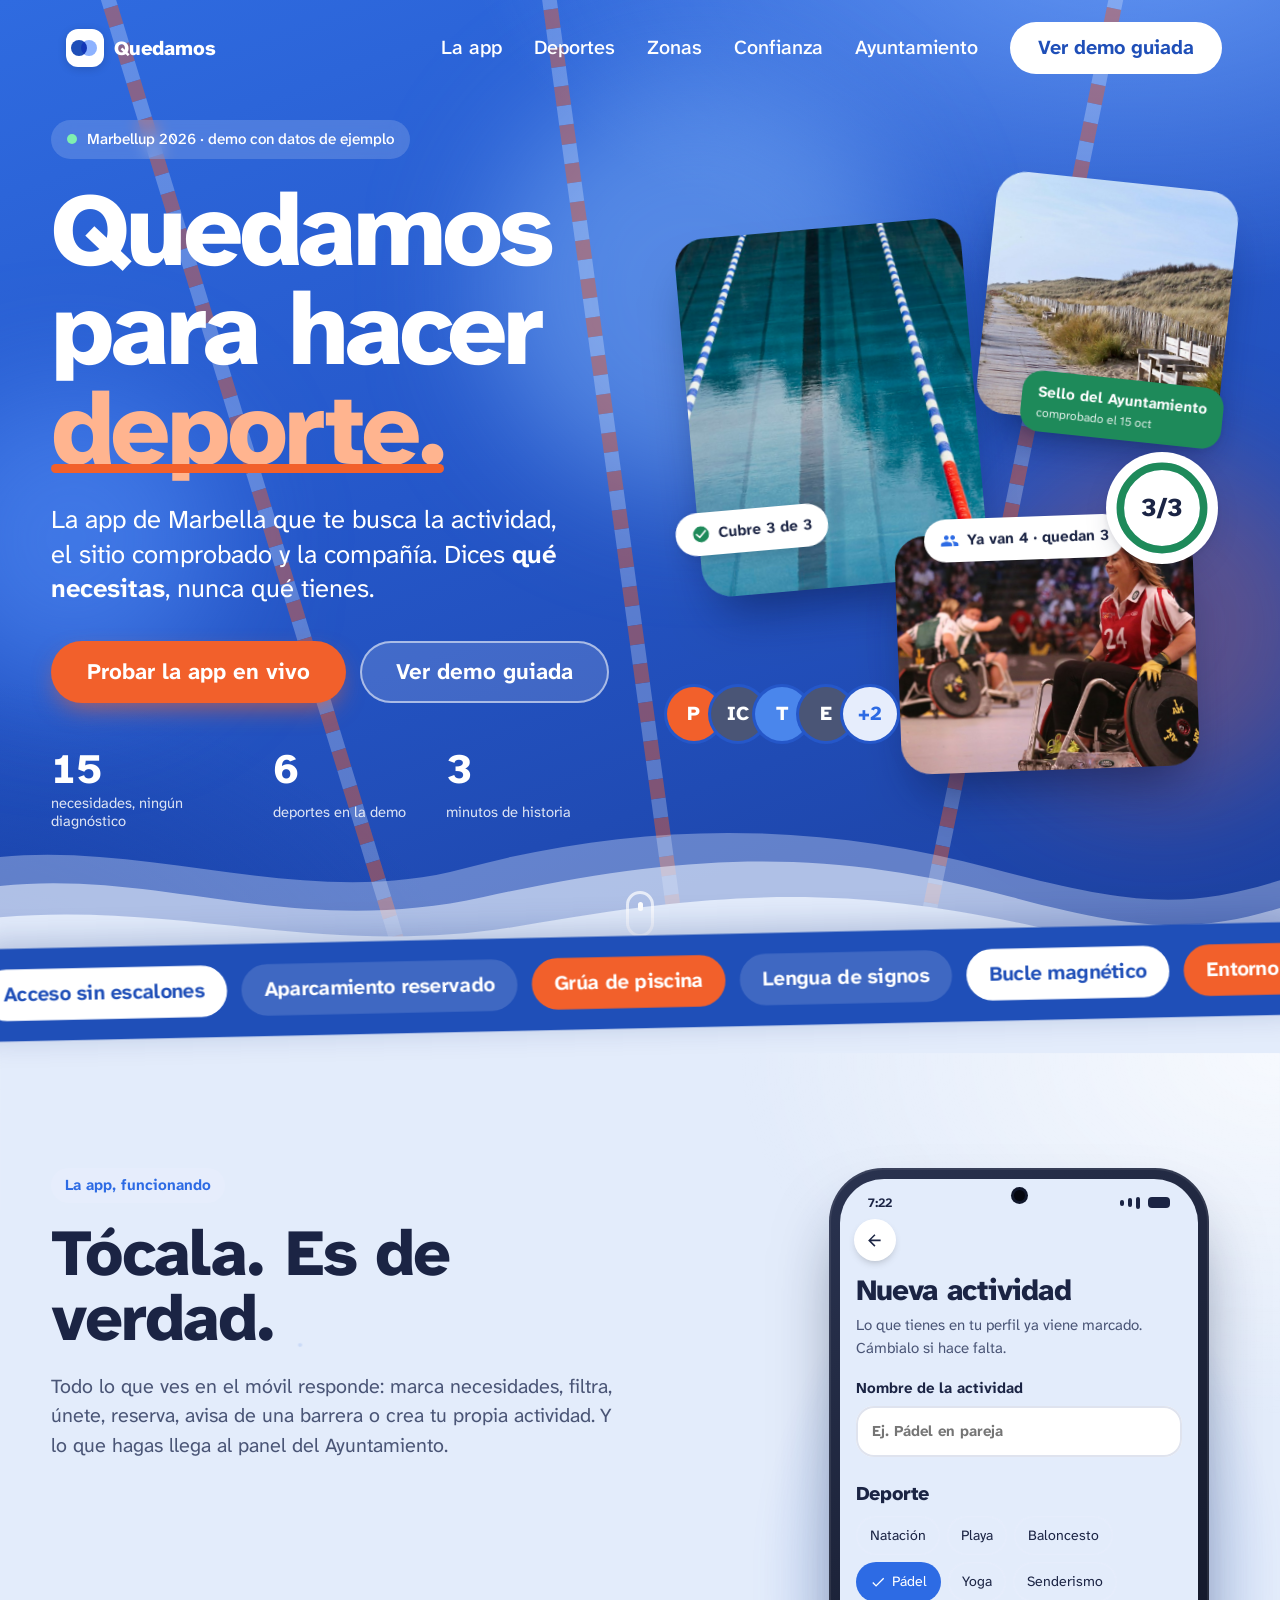
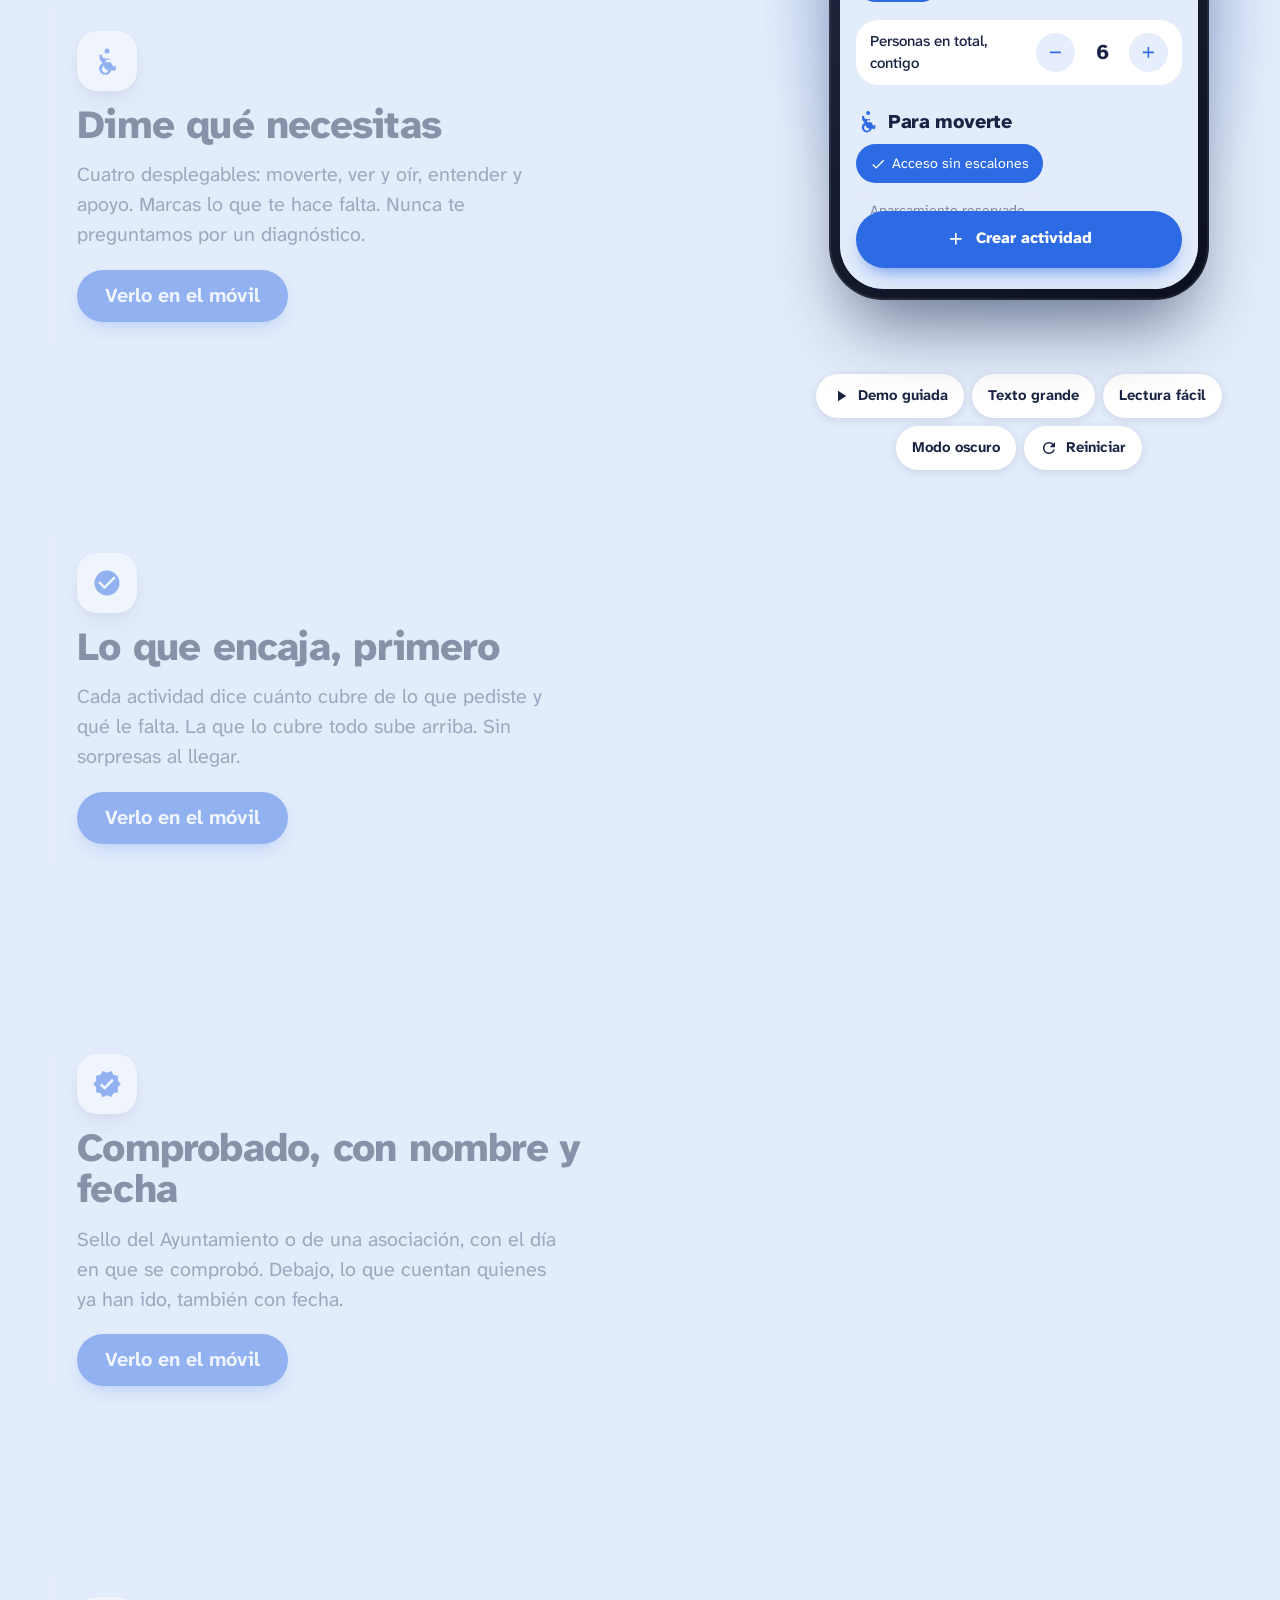
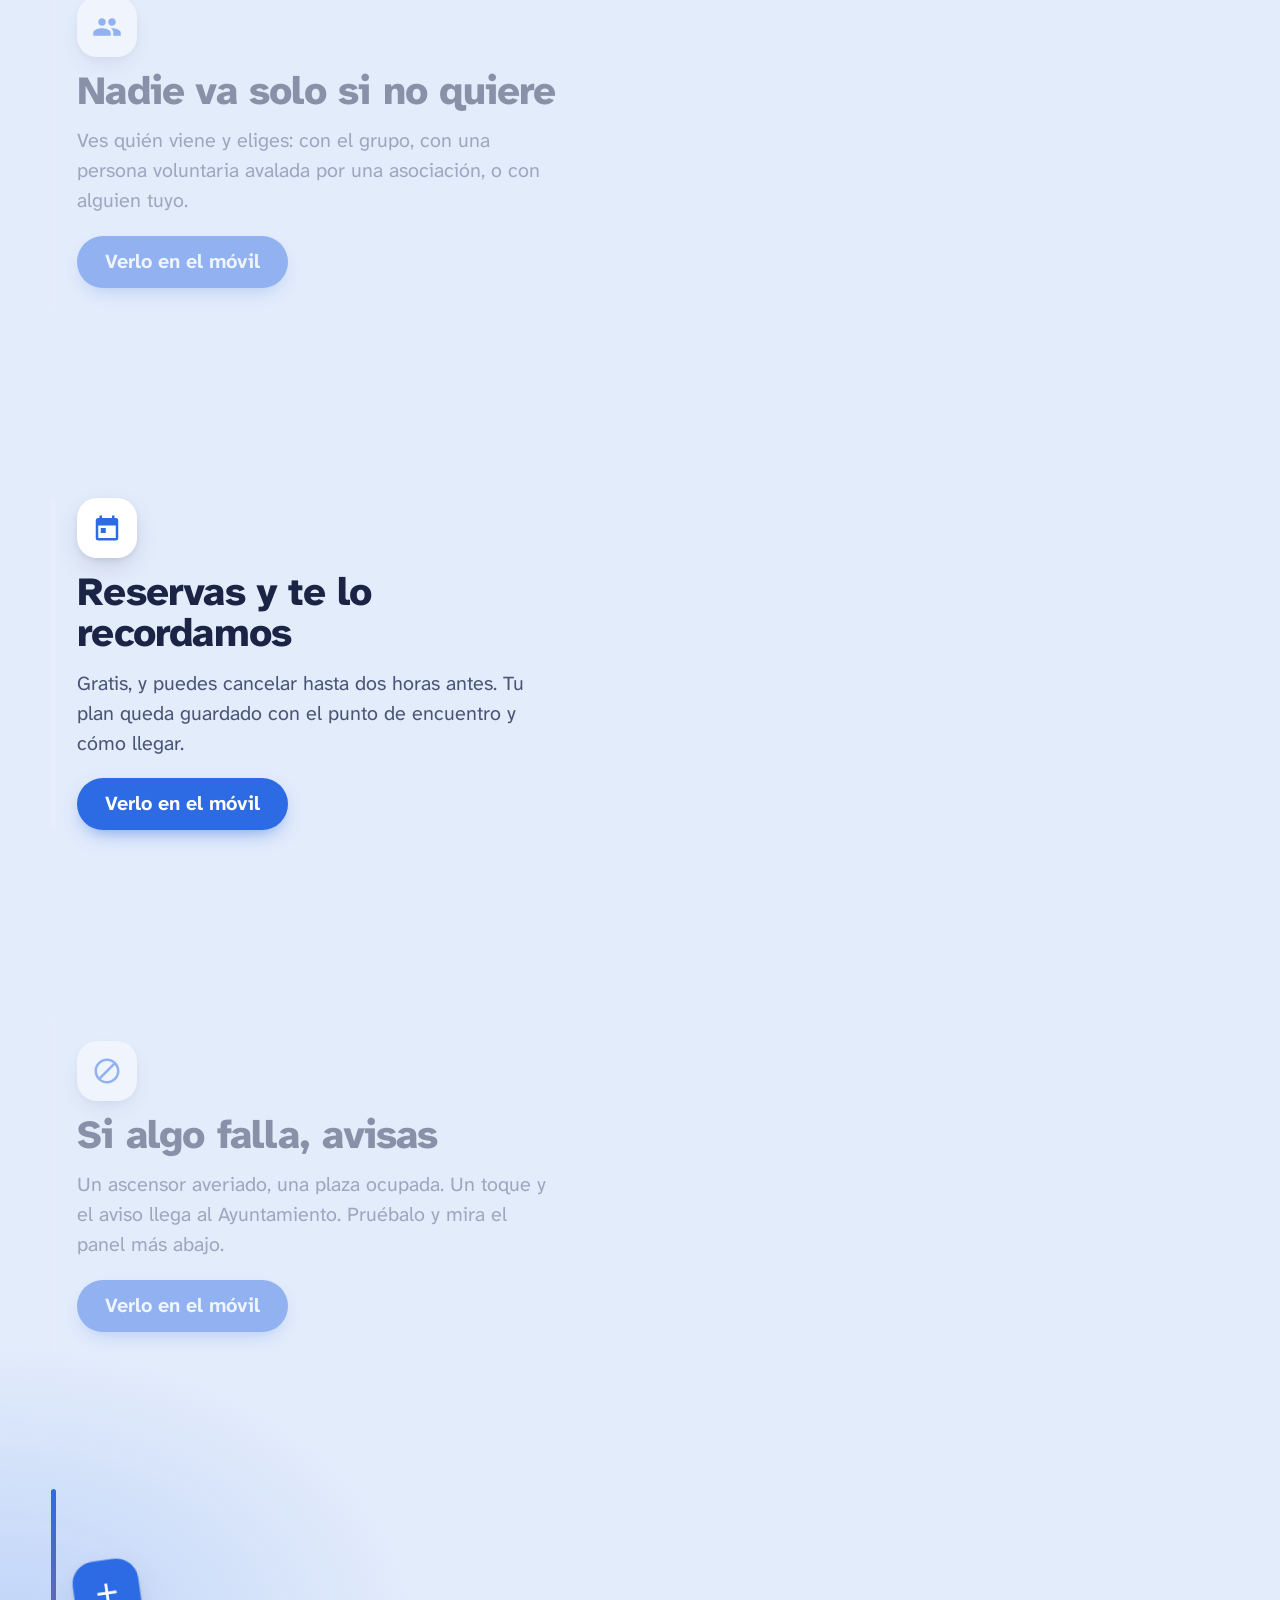
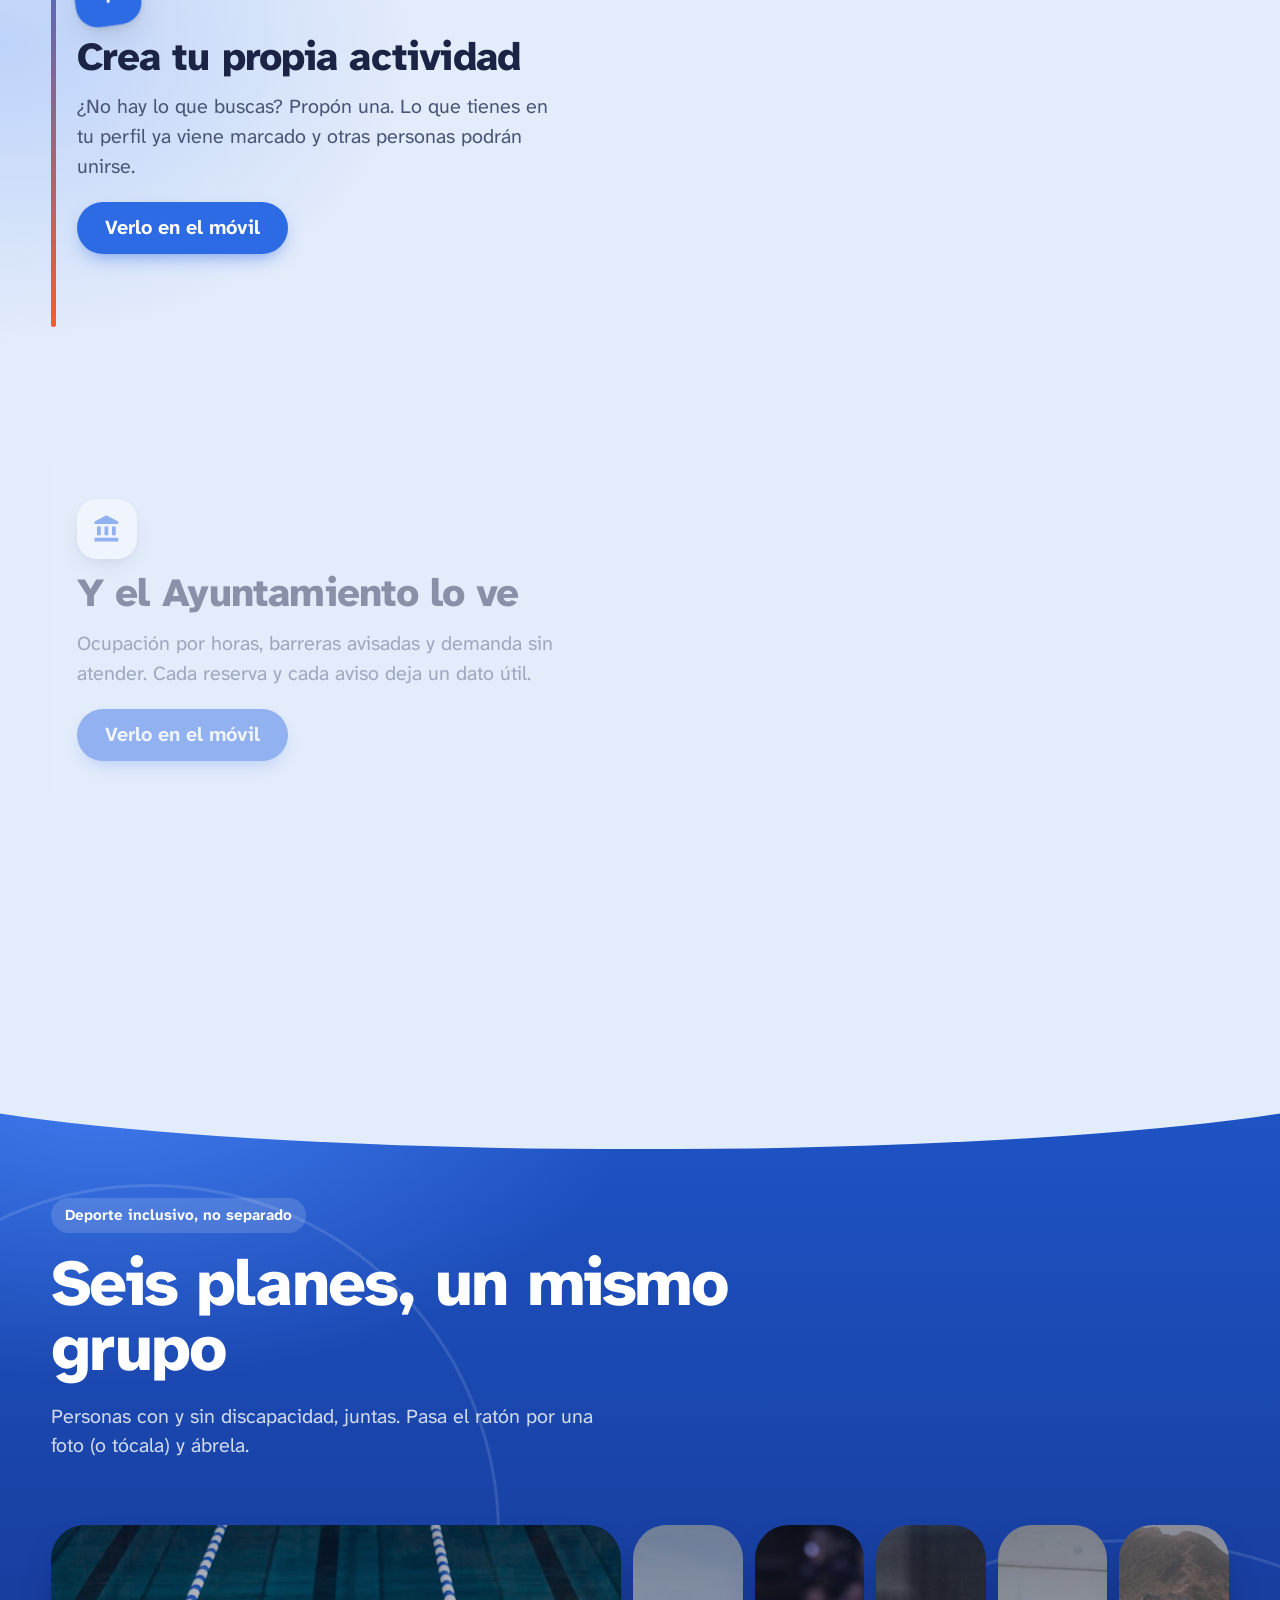
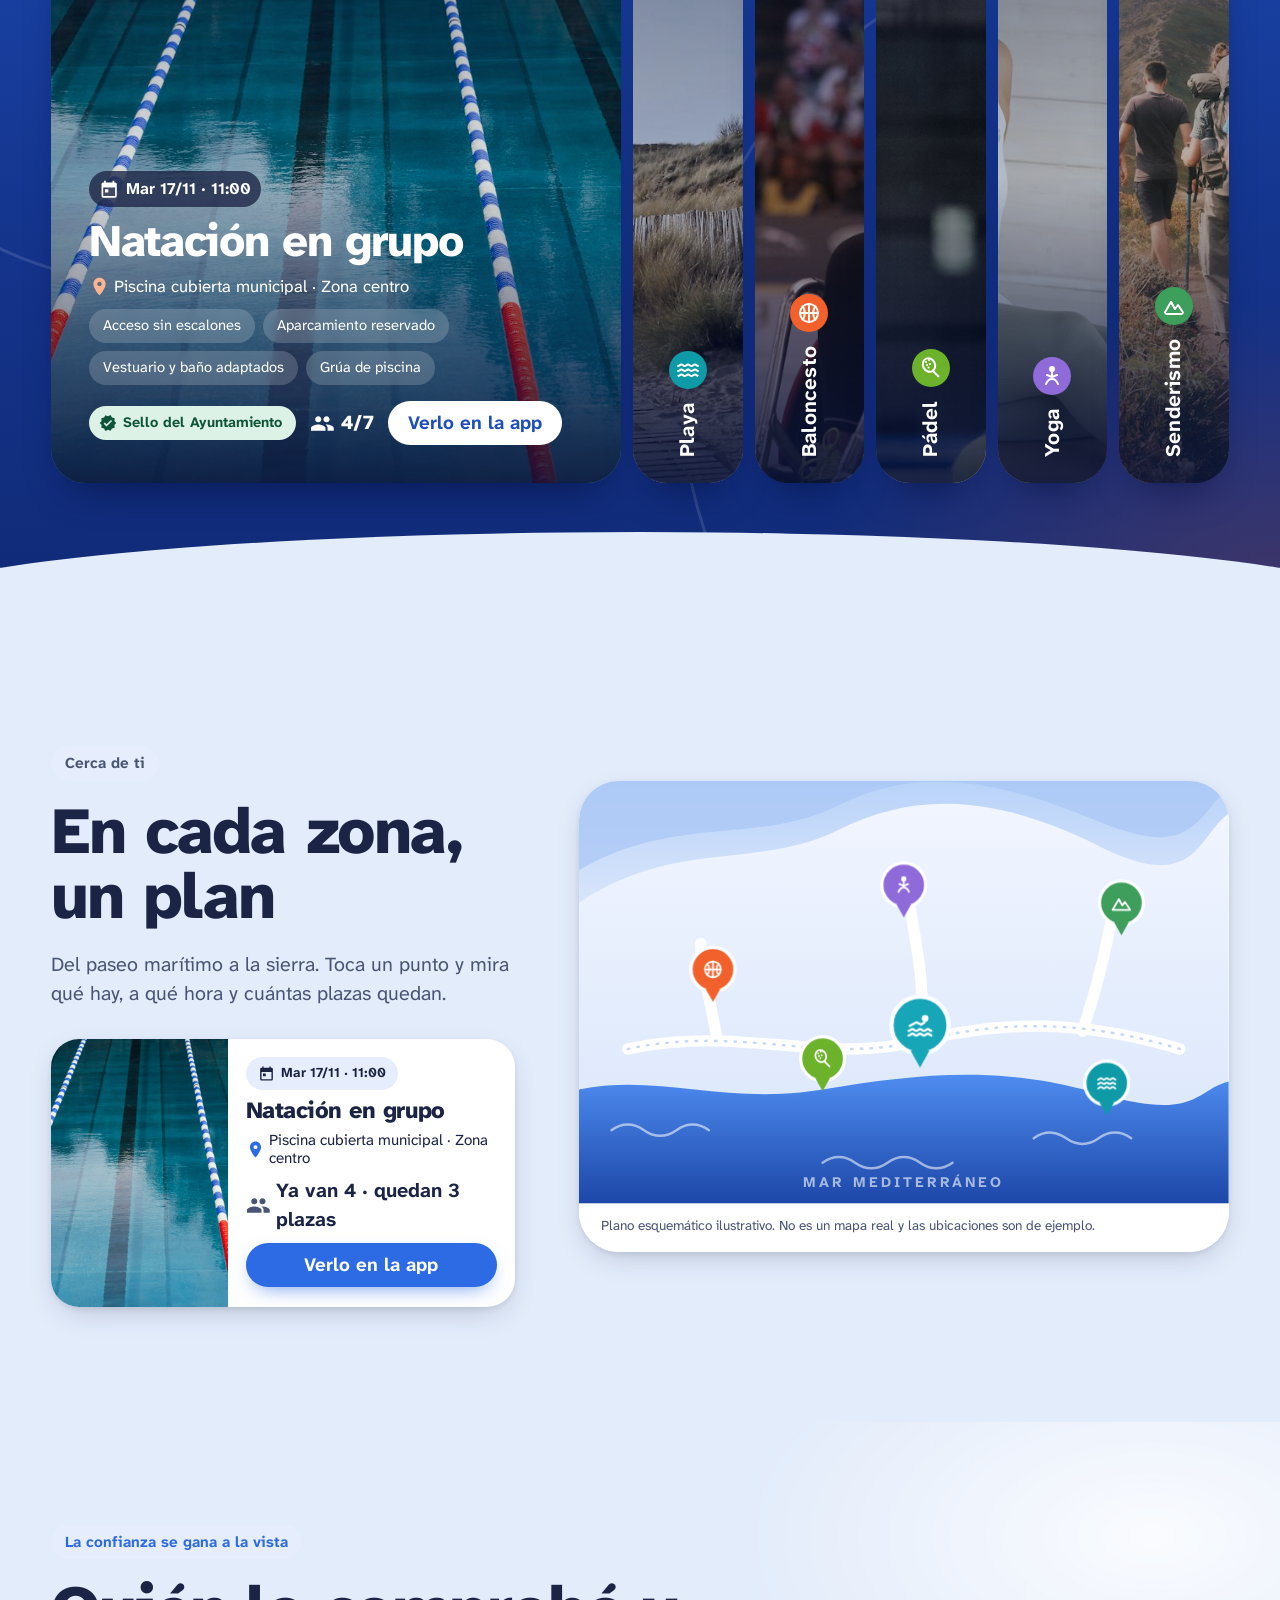
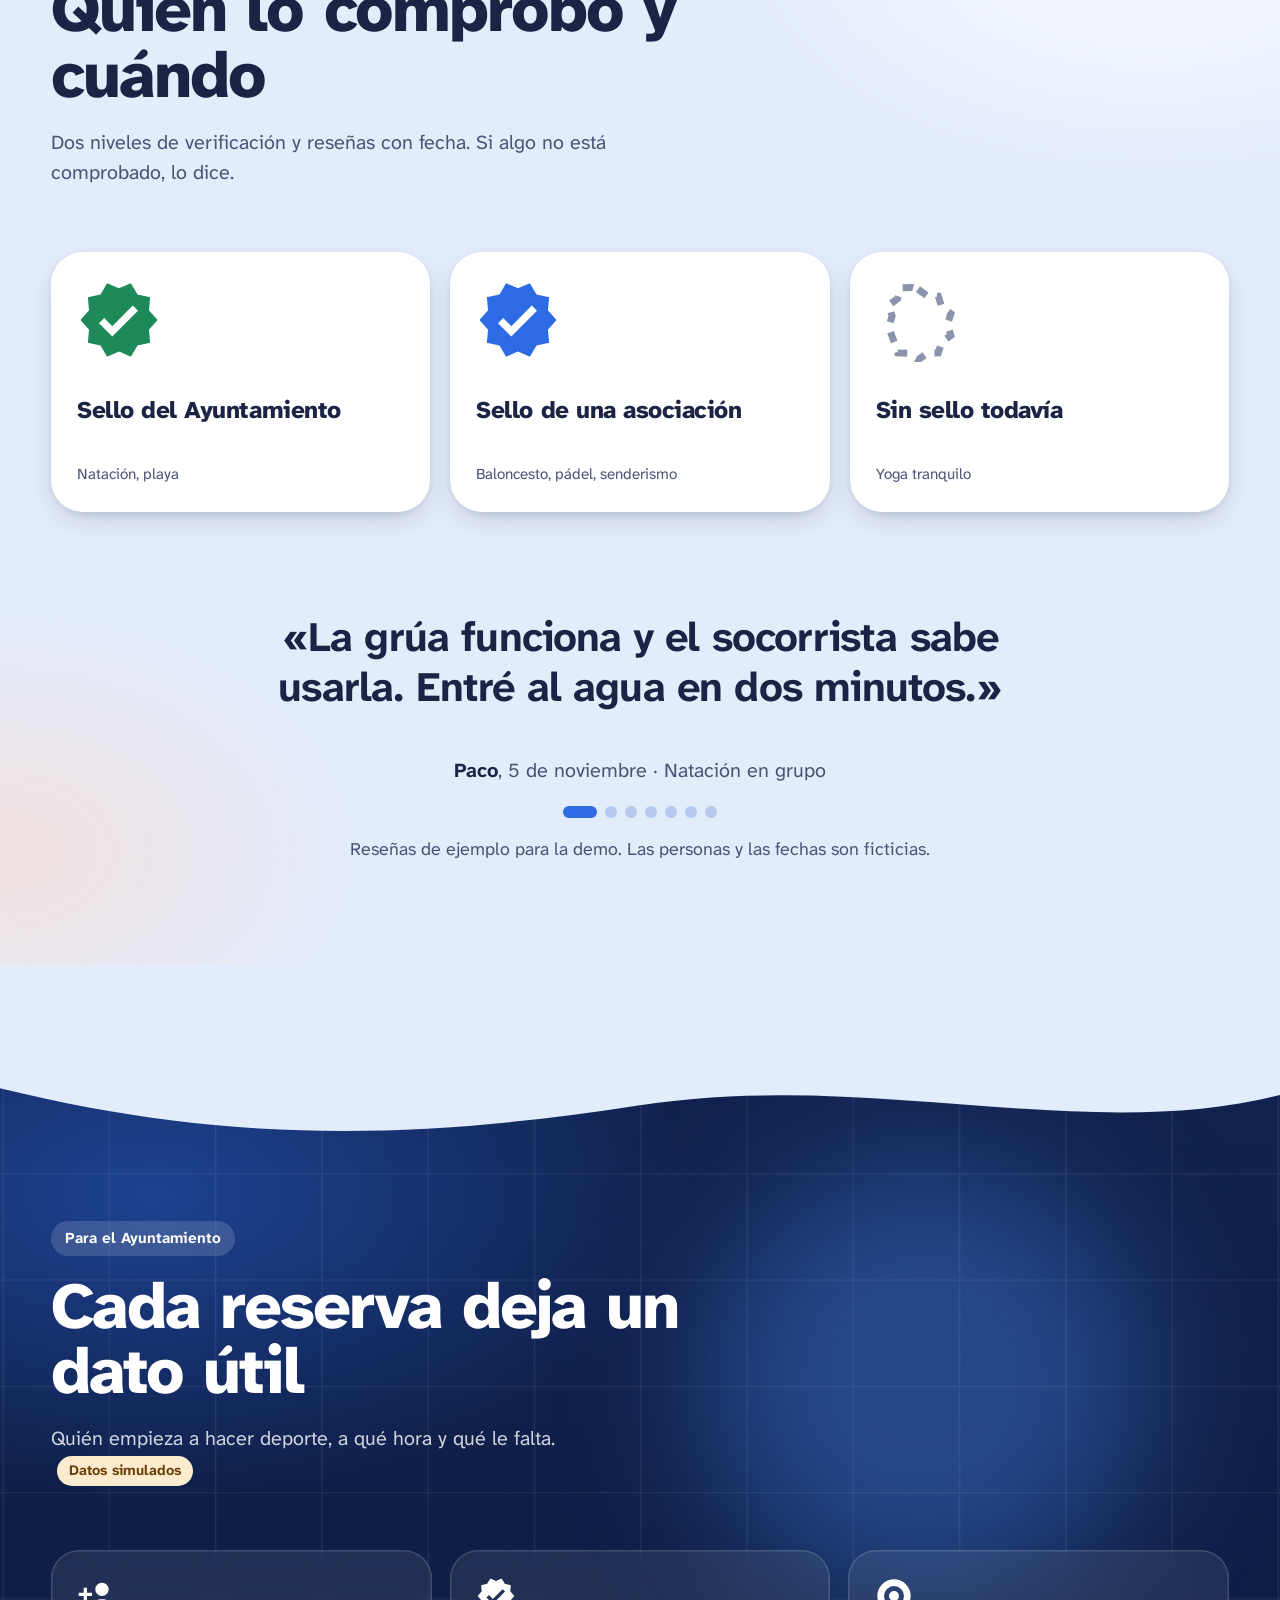
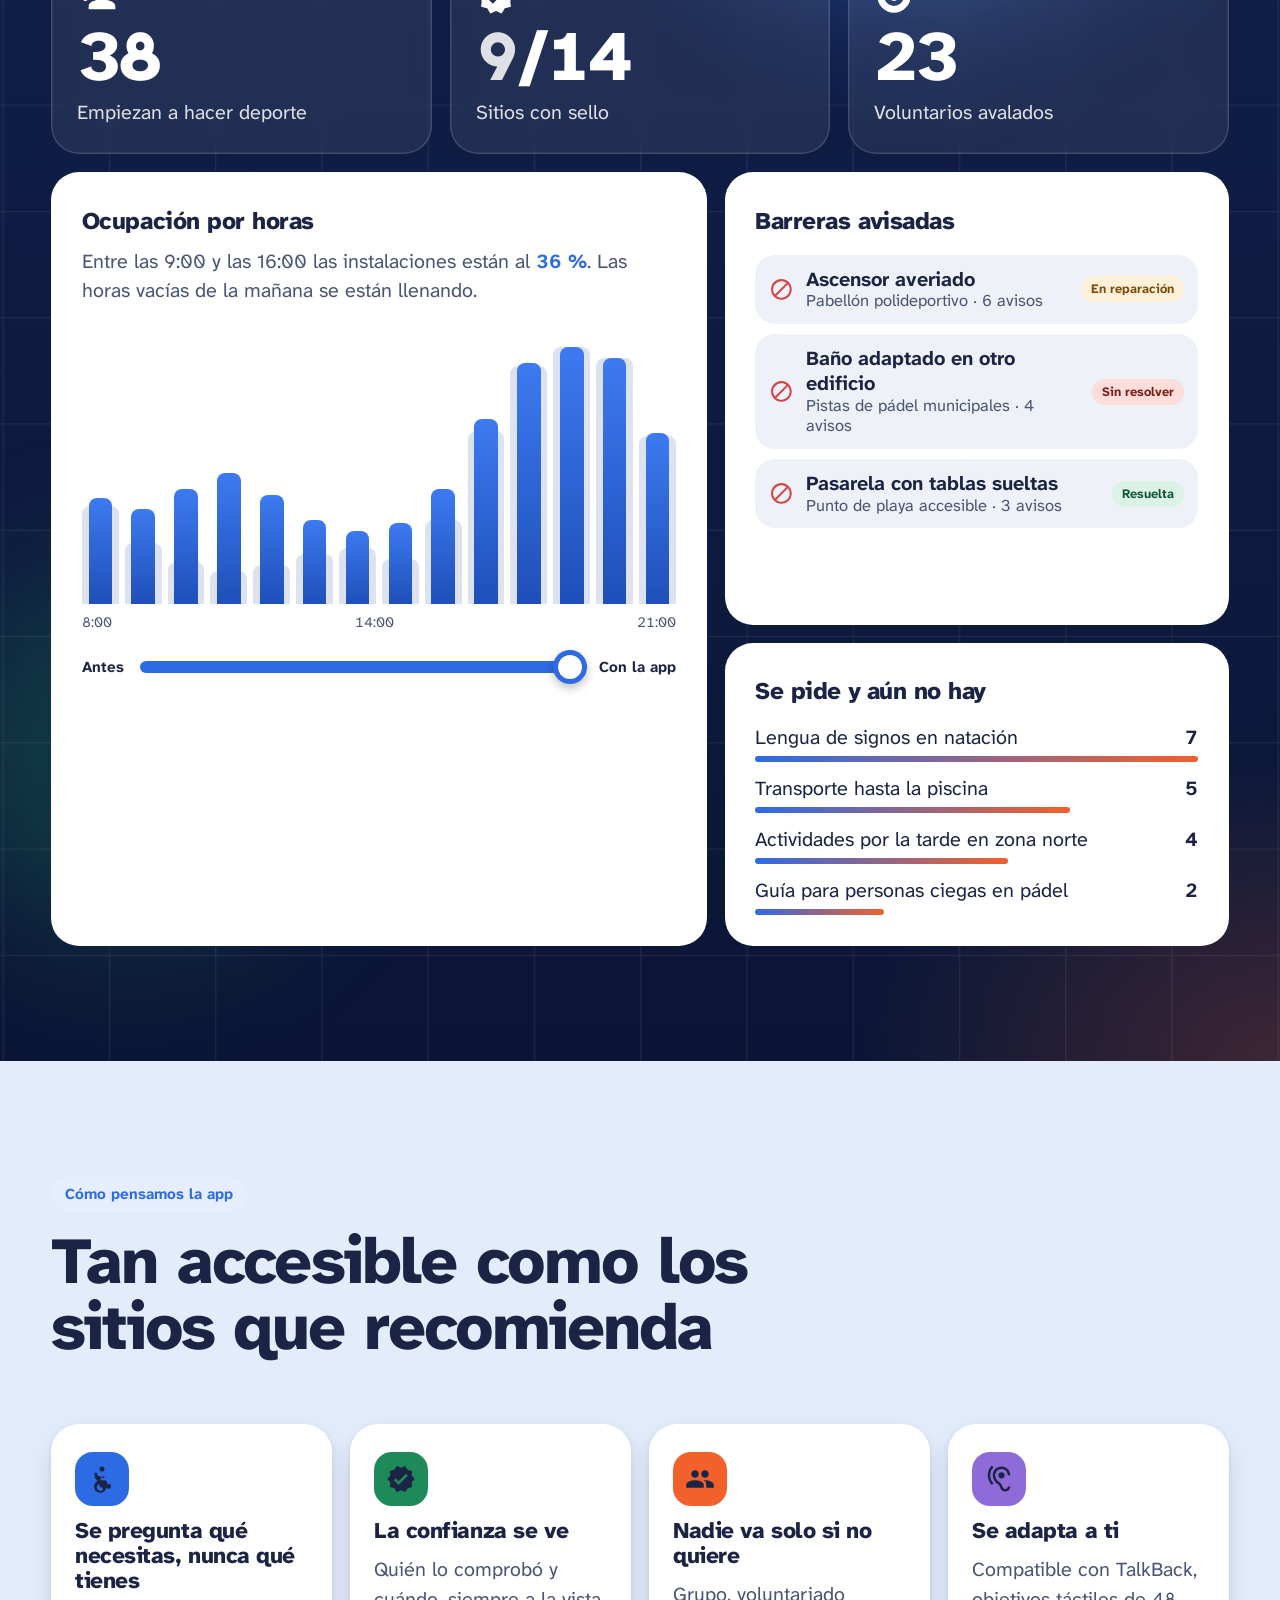
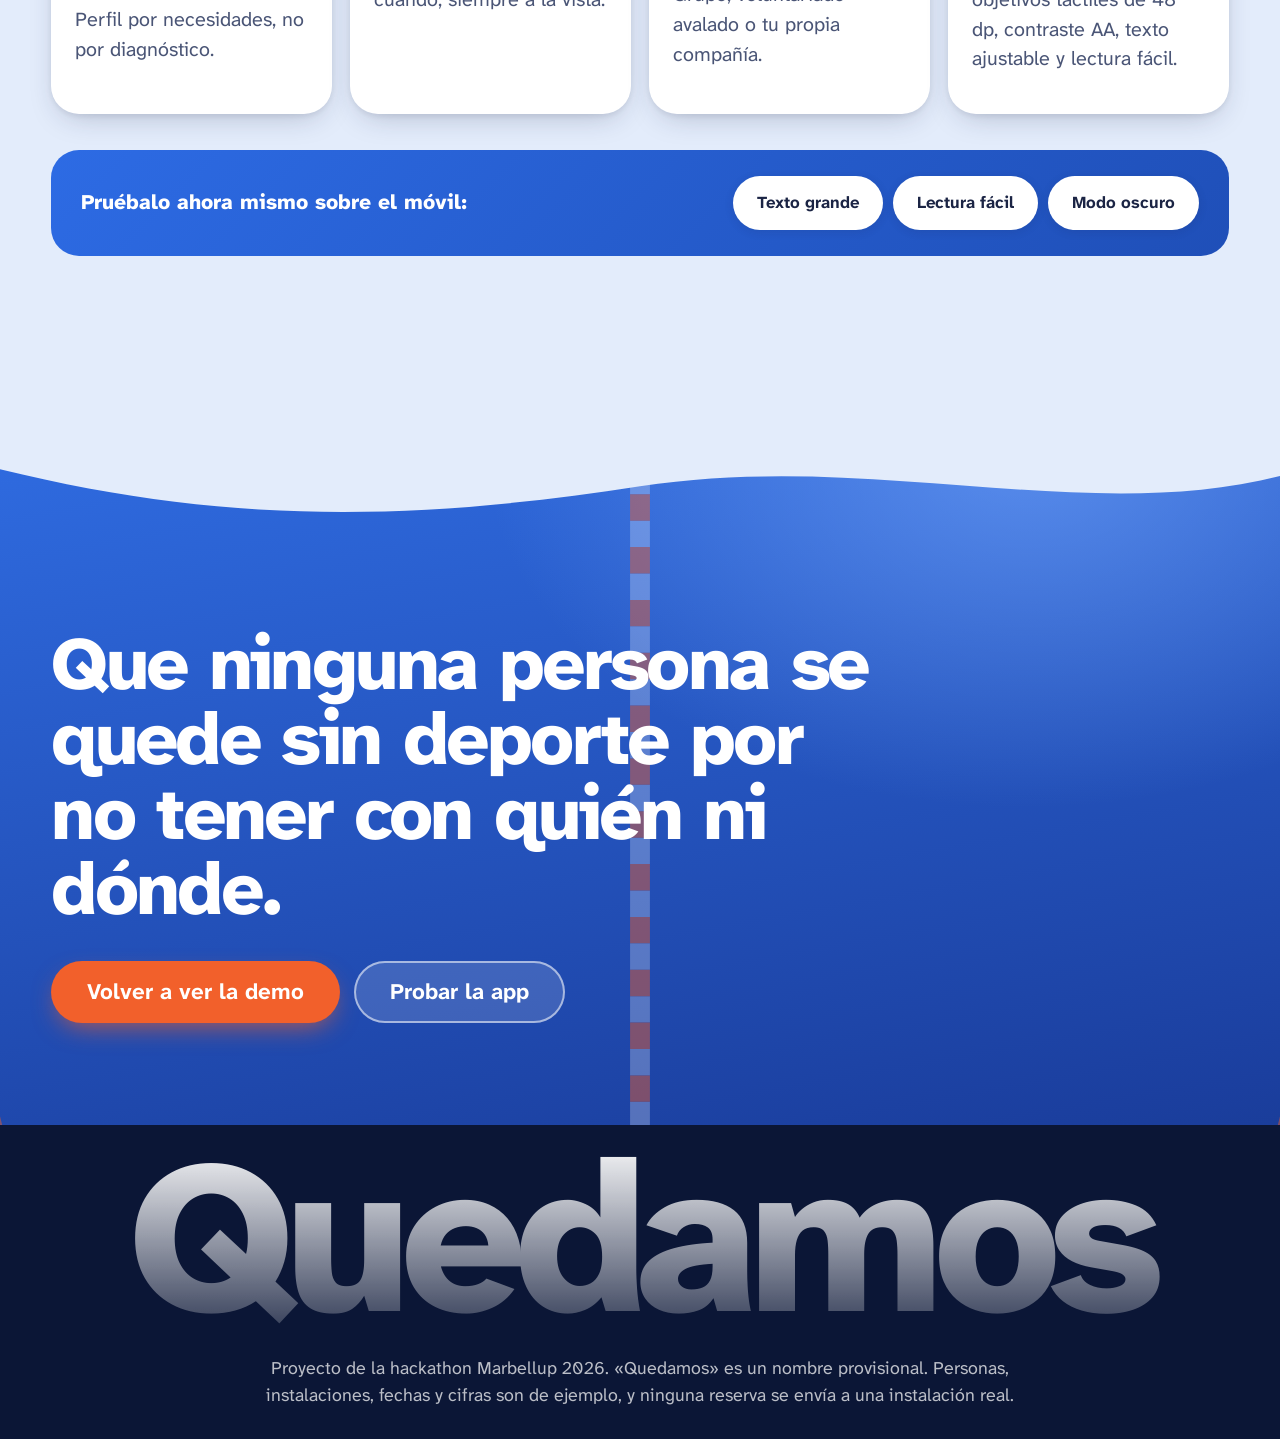
==== web/index.html @ 898bfbc0 "Añade la web de presentación y el soporte para el jurado - web/index.html: página con el móvil de la" ====
<!doctype html>
<html lang="es">
<head>
<meta charset="utf-8">
<meta name="viewport" content="width=device-width, initial-scale=1">
<title>Quedamos · deporte con compañía en Marbella</title>
<meta name="description" content="Quedamos es la app de Marbella que te busca actividad, sitio comprobado y compañía. Pruébala en vivo en esta página.">
<link rel="stylesheet" href="styles.css">
<script>document.documentElement.classList.add('js')</script>
</head>
<body>
<!-- Las fotos son las mismas que usa la app (app/src/main/res/drawable-nodpi). Confirmar origen y licencia antes de publicar. -->

<div class="bg-glow" aria-hidden="true"><i></i><i></i><i></i></div>

<header class="nav" id="nav">
  <a class="brand" href="#inicio" aria-label="Quedamos, inicio">
    <span class="brand__mark"><i></i><i></i></span><span>Quedamos</span>
  </a>
  <nav class="nav__links" aria-label="Secciones">
    <a href="#app">La app</a>
    <a href="#deportes">Deportes</a>
    <a href="#zonas">Zonas</a>
    <a href="#confianza">Confianza</a>
    <a href="#ayuntamiento">Ayuntamiento</a>
  </nav>
  <button class="btn btn--white" type="button" data-tour>Ver demo guiada</button>
</header>

<!-- ───────── HERO ───────── -->
<section class="hero" id="inicio">
  <div class="hero__bg" aria-hidden="true">
    <div class="hero__orb o1"></div><div class="hero__orb o2"></div><div class="hero__orb o3"></div>
    <svg class="hero__lanes" viewBox="0 0 1200 800" preserveAspectRatio="xMidYMid slice">
      <g class="lane"><line x1="150" y1="-40" x2="420" y2="840"/><line class="b" x1="150" y1="-40" x2="420" y2="840"/></g>
      <g class="lane l2"><line x1="520" y1="-40" x2="640" y2="840"/><line class="b" x1="520" y1="-40" x2="640" y2="840"/></g>
      <g class="lane l3"><line x1="1000" y1="-40" x2="820" y2="840"/><line class="b" x1="1000" y1="-40" x2="820" y2="840"/></g>
    </svg>
    <svg class="hero__waves" viewBox="0 0 1440 200" preserveAspectRatio="none">
      <path class="w1" d="M0 90 C180 40 360 140 540 90 S900 40 1080 90 S1300 130 1440 80 L1440 200 L0 200Z"/>
      <path class="w2" d="M0 120 C200 70 340 170 560 120 S920 70 1100 120 S1320 150 1440 110 L1440 200 L0 200Z"/>
      <path class="w3" d="M0 150 C220 110 380 190 600 150 S940 110 1120 150 S1340 175 1440 140 L1440 200 L0 200Z"/>
    </svg>
  </div>

  <div class="hero__in">
    <div class="hero__copy">
      <p class="chip-line"><span class="dot"></span>Marbellup 2026 · demo con datos de ejemplo</p>
      <h1 class="split" id="h1" aria-label="Quedamos para hacer deporte">
        <span class="w" style="--n:0">Quedamos</span> <span class="w" style="--n:1">para</span> <span class="w" style="--n:2">hacer</span> <span class="w w--hot" style="--n:3">deporte.</span>
      </h1>
      <p class="hero__lead" data-rise style="--d:.7s">La app de Marbella que te busca la actividad, el sitio comprobado y la compañía. Dices <b>qué necesitas</b>, nunca qué tienes.</p>
      <div class="hero__cta" data-rise style="--d:.9s">
        <a class="btn btn--big btn--hot" href="#app" data-magnet>Probar la app en vivo</a>
        <button class="btn btn--big btn--ghost" type="button" data-tour data-magnet>Ver demo guiada</button>
      </div>
      <ul class="hero__stats" data-rise style="--d:1.1s">
        <li><b data-count="15">0</b><span>necesidades, ningún diagnóstico</span></li>
        <li><b data-count="6">0</b><span>deportes en la demo</span></li>
        <li><b data-count="3">0</b><span>minutos de historia</span></li>
      </ul>
    </div>

    <div class="collage" id="collage" aria-hidden="false">
      <figure class="cut c1" data-depth="26" data-tilt>
        <img src="assets/foto_natacion.jpg" alt="Calles de una piscina con corcheras rojas y azules.">
        <figcaption class="float-chip fc1"><svg class="ico" viewBox="0 0 24 24"><use href="#i-verified"/></svg>Cubre 3 de 3</figcaption>
      </figure>
      <figure class="cut c2" data-depth="46" data-tilt>
        <img src="assets/foto_playa.jpg" alt="Pasarela de madera junto a unas dunas en la playa.">
        <figcaption class="float-chip fc2">Sello del Ayuntamiento<small>comprobado el 15 oct</small></figcaption>
      </figure>
      <figure class="cut c3" data-depth="14" data-tilt>
        <img src="assets/foto_baloncesto.jpg" alt="Partido de baloncesto en silla de ruedas.">
        <figcaption class="float-chip fc3"><svg class="ico" viewBox="0 0 24 24"><use href="#i-group"/></svg>Ya van 4 · quedan 3</figcaption>
      </figure>
      <div class="bubbles" data-depth="60"><span style="--c:#F2602B">P</span><span style="--c:#4A5576">IC</span><span style="--c:#4A86EC">T</span><span style="--c:#4A5576">E</span><span class="more">+2</span></div>
      <div class="ring" data-depth="34"><svg viewBox="0 0 120 120"><circle cx="60" cy="60" r="50"/><circle class="v" cx="60" cy="60" r="50" pathLength="100"/></svg><b>3/3</b></div>
    </div>
  </div>
  <a class="scroll-cue" href="#app" aria-label="Ir a la demo"><span></span></a>
</section>

<!-- ───────── Tira de necesidades ───────── -->
<div class="marquee" aria-hidden="true">
  <div class="marquee__track">
    <span>Acceso sin escalones</span><span>Aparcamiento reservado</span><span>Grúa de piscina</span><span>Lengua de signos</span><span>Bucle magnético</span><span>Entorno tranquilo</span><span>Pictogramas</span><span>Grupo pequeño</span><span>Monitor de apoyo</span><span>Alguien que me acompañe</span><span>Transporte hasta allí</span><span>Material adaptado</span>
    <span>Acceso sin escalones</span><span>Aparcamiento reservado</span><span>Grúa de piscina</span><span>Lengua de signos</span><span>Bucle magnético</span><span>Entorno tranquilo</span><span>Pictogramas</span><span>Grupo pequeño</span><span>Monitor de apoyo</span><span>Alguien que me acompañe</span><span>Transporte hasta allí</span><span>Material adaptado</span>
  </div>
</div>

<main>

<!-- ───────── LA APP EN VIVO ───────── -->
<section class="stage" id="app" aria-labelledby="app-h">
  <div class="stage__bg" aria-hidden="true" data-court></div>
  <div class="stage__in">
    <div class="stage__chapters">
      <div class="stage__head" data-reveal>
        <p class="kicker">La app, funcionando</p>
        <h2 id="app-h">Tócala. Es de verdad.</h2>
        <p>Todo lo que ves en el móvil responde: marca necesidades, filtra, únete, reserva, avisa de una barrera o crea tu propia actividad. Y lo que hagas llega al panel del Ayuntamiento.</p>
      </div>

      <article class="chap" data-scene="needs" data-reveal>
        <span class="chap__ico"><svg viewBox="0 0 24 24"><use href="#i-access"/></svg></span>
        <h3>Dime qué necesitas</h3>
        <p>Cuatro desplegables: moverte, ver y oír, entender y apoyo. Marcas lo que te hace falta. Nunca te preguntamos por un diagnóstico.</p>
        <button class="btn btn--blue" type="button" data-show="needs">Verlo en el móvil</button>
      </article>

      <article class="chap" data-scene="match" data-reveal>
        <span class="chap__ico"><svg viewBox="0 0 24 24"><use href="#i-verified"/></svg></span>
        <h3>Lo que encaja, primero</h3>
        <p>Cada actividad dice cuánto cubre de lo que pediste y qué le falta. La que lo cubre todo sube arriba. Sin sorpresas al llegar.</p>
        <button class="btn btn--blue" type="button" data-show="match">Verlo en el móvil</button>
      </article>

      <article class="chap" data-scene="verified" data-reveal>
        <span class="chap__ico"><svg viewBox="0 0 24 24"><use href="#i-seal"/></svg></span>
        <h3>Comprobado, con nombre y fecha</h3>
        <p>Sello del Ayuntamiento o de una asociación, con el día en que se comprobó. Debajo, lo que cuentan quienes ya han ido, también con fecha.</p>
        <button class="btn btn--blue" type="button" data-show="verified">Verlo en el móvil</button>
      </article>

      <article class="chap" data-scene="group" data-reveal>
        <span class="chap__ico"><svg viewBox="0 0 24 24"><use href="#i-group"/></svg></span>
        <h3>Nadie va solo si no quiere</h3>
        <p>Ves quién viene y eliges: con el grupo, con una persona voluntaria avalada por una asociación, o con alguien tuyo.</p>
        <button class="btn btn--blue" type="button" data-show="group">Verlo en el móvil</button>
      </article>

      <article class="chap" data-scene="book" data-reveal>
        <span class="chap__ico"><svg viewBox="0 0 24 24"><use href="#i-event"/></svg></span>
        <h3>Reservas y te lo recordamos</h3>
        <p>Gratis, y puedes cancelar hasta dos horas antes. Tu plan queda guardado con el punto de encuentro y cómo llegar.</p>
        <button class="btn btn--blue" type="button" data-show="book">Verlo en el móvil</button>
      </article>

      <article class="chap" data-scene="barrier" data-reveal>
        <span class="chap__ico"><svg viewBox="0 0 24 24"><use href="#i-block"/></svg></span>
        <h3>Si algo falla, avisas</h3>
        <p>Un ascensor averiado, una plaza ocupada. Un toque y el aviso llega al Ayuntamiento. Pruébalo y mira el panel más abajo.</p>
        <button class="btn btn--blue" type="button" data-show="barrier">Verlo en el móvil</button>
      </article>

      <article class="chap" data-scene="create" data-reveal>
        <span class="chap__ico"><svg viewBox="0 0 24 24"><use href="#i-add"/></svg></span>
        <h3>Crea tu propia actividad</h3>
        <p>¿No hay lo que buscas? Propón una. Lo que tienes en tu perfil ya viene marcado y otras personas podrán unirse.</p>
        <button class="btn btn--blue" type="button" data-show="create">Verlo en el móvil</button>
      </article>

      <article class="chap" data-scene="council" data-reveal>
        <span class="chap__ico"><svg viewBox="0 0 24 24"><use href="#i-bank"/></svg></span>
        <h3>Y el Ayuntamiento lo ve</h3>
        <p>Ocupación por horas, barreras avisadas y demanda sin atender. Cada reserva y cada aviso deja un dato útil.</p>
        <button class="btn btn--blue" type="button" data-show="council">Verlo en el móvil</button>
      </article>
    </div>

    <div class="stage__phone" id="phoneCol">
      <div class="phone-wrap" id="phoneWrap">
        <div class="phone" id="phone">
          <div class="phone__bezel">
            <div class="phone__cam"></div>
            <div class="phone__screen" id="screen">
              <div class="status"><span>7:22</span><span class="status__r"><i></i><i></i><i></i><b></b></span></div>
              <div class="view" id="view"></div>
              <nav class="tabbar" id="tabbar" aria-label="Navegación de la app">
                <button type="button" data-nav="home"><svg viewBox="0 0 24 24"><use href="#i-home"/></svg><span>Inicio</span></button>
                <button type="button" data-nav="plans"><svg viewBox="0 0 24 24"><use href="#i-plans"/></svg><span>Mis planes</span></button>
                <button type="button" data-nav="council"><svg viewBox="0 0 24 24"><use href="#i-bank"/></svg><span>Ayuntamiento</span></button>
                <button type="button" data-nav="profile"><svg viewBox="0 0 24 24"><use href="#i-person"/></svg><span>Perfil</span></button>
              </nav>
              <div class="sheet-wrap" id="sheet"></div>
              <div class="toast" id="toast" role="status"></div>
              <div class="cursor" id="cursor" aria-hidden="true"><span></span></div>
            </div>
          </div>
        </div>
        <p class="tour-cap" id="tourCap" role="status" aria-live="polite"></p>
      </div>

      <div class="phone-ctrl" role="group" aria-label="Controles de la demo">
        <button type="button" class="pc" data-tour><svg viewBox="0 0 24 24"><use href="#i-play"/></svg>Demo guiada</button>
        <button type="button" class="pc sw" data-pref="big" aria-pressed="false">Texto grande</button>
        <button type="button" class="pc sw" data-pref="easy" aria-pressed="false">Lectura fácil</button>
        <button type="button" class="pc sw" data-pref="dark" aria-pressed="false">Modo oscuro</button>
        <button type="button" class="pc" data-reset><svg viewBox="0 0 24 24"><use href="#i-reset"/></svg>Reiniciar</button>
      </div>
    </div>
  </div>
</section>

<!-- ───────── DEPORTES: galería que se abre ───────── -->
<section class="sports" id="deportes" aria-labelledby="dep-h">
  <div class="sports__bg" aria-hidden="true"></div>
  <div class="wrap">
    <div class="sec-head" data-reveal>
      <p class="kicker">Deporte inclusivo, no separado</p>
      <h2 id="dep-h">Seis planes, un mismo grupo</h2>
      <p>Personas con y sin discapacidad, juntas. Pasa el ratón por una foto (o tócala) y ábrela.</p>
    </div>
    <div class="acc" id="acc" role="list"></div>
  </div>
</section>

<!-- ───────── ZONAS: plano esquemático ───────── -->
<section class="zones" id="zonas" aria-labelledby="zon-h">
  <div class="wrap zones__in">
    <div class="zones__copy" data-reveal>
      <p class="kicker">Cerca de ti</p>
      <h2 id="zon-h">En cada zona, un plan</h2>
      <p>Del paseo marítimo a la sierra. Toca un punto y mira qué hay, a qué hora y cuántas plazas quedan.</p>
      <div class="zcard" id="zcard" aria-live="polite"></div>
    </div>
    <div class="zones__map" data-reveal>
      <svg id="zmap" viewBox="0 0 800 520" role="img" aria-label="Plano esquemático de Marbella con seis puntos de actividad. No es un mapa real.">
        <defs>
          <linearGradient id="sea" x1="0" y1="0" x2="0" y2="1"><stop offset="0" stop-color="#4f8cf0"/><stop offset="1" stop-color="#1c47a8"/></linearGradient>
          <linearGradient id="land" x1="0" y1="0" x2="0" y2="1"><stop offset="0" stop-color="#f2f6ff"/><stop offset="1" stop-color="#d8e5fb"/></linearGradient>
          <linearGradient id="hill" x1="0" y1="0" x2="0" y2="1"><stop offset="0" stop-color="#b9d3f9"/><stop offset="1" stop-color="#d8e5fb"/></linearGradient>
        </defs>
        <rect width="800" height="520" fill="url(#land)"/>
        <path d="M0 150 C120 70 220 110 320 60 S520 20 640 80 S760 70 800 40 V0 H0Z" fill="url(#hill)"/>
        <path d="M0 110 C120 40 220 80 320 30 S520 0 640 50 S760 40 800 10 V0 H0Z" fill="#a9c6f5" opacity=".7"/>
        <g class="roads" fill="none" stroke="#fff" stroke-width="14" stroke-linecap="round">
          <path d="M60 330 C200 300 300 350 420 320 S640 300 740 330"/>
          <path d="M420 320 C430 250 410 180 400 110"/>
          <path d="M170 318 C160 260 150 230 150 200"/>
          <path d="M620 308 C640 250 650 200 660 150"/>
        </g>
        <g class="roads2" fill="none" stroke="#c7d8f6" stroke-width="3" stroke-dasharray="2 10" stroke-linecap="round">
          <path d="M60 330 C200 300 300 350 420 320 S640 300 740 330"/>
        </g>
        <path class="sea" d="M0 380 C100 360 180 400 300 380 S520 350 640 385 S760 380 800 370 V520 H0Z" fill="url(#sea)"/>
        <g class="swell" fill="none" stroke="#fff" stroke-linecap="round" opacity=".55">
          <path d="M40 430 q20 -14 40 0 t40 0 t40 0" stroke-width="3"/>
          <path d="M300 470 q20 -14 40 0 t40 0 t40 0 t40 0" stroke-width="3"/>
          <path d="M560 440 q20 -14 40 0 t40 0 t40 0" stroke-width="3"/>
        </g>
        <text x="400" y="500" class="sea-label" text-anchor="middle">Mar Mediterráneo</text>
        <g id="pins"></g>
      </svg>
      <p class="small">Plano esquemático ilustrativo. No es un mapa real y las ubicaciones son de ejemplo.</p>
    </div>
  </div>
</section>

<!-- ───────── CONFIANZA ───────── -->
<section class="trust" id="confianza" aria-labelledby="con-h">
  <div class="trust__bg" aria-hidden="true"></div>
  <div class="wrap">
    <div class="sec-head" data-reveal>
      <p class="kicker">La confianza se gana a la vista</p>
      <h2 id="con-h">Quién lo comprobó y cuándo</h2>
      <p>Dos niveles de verificación y reseñas con fecha. Si algo no está comprobado, lo dice.</p>
    </div>
    <div class="seals">
      <button class="seal-card s-ok" type="button" data-flip data-reveal aria-pressed="false">
        <span class="seal-card__in">
          <span class="seal-card__f">
            <svg class="seal-ico" viewBox="0 0 24 24"><use href="#i-seal"/></svg>
            <b>Sello del Ayuntamiento</b><small>Natación, playa</small>
          </span>
          <span class="seal-card__b"><b>Comprobado por el Ayuntamiento</b>Con la fecha de la última visita a la vista. Ejemplo: natación, 28 de octubre de 2026.</span>
        </span>
      </button>
      <button class="seal-card s-asoc" type="button" data-flip data-reveal style="--d:.1s" aria-pressed="false">
        <span class="seal-card__in">
          <span class="seal-card__f">
            <svg class="seal-ico" viewBox="0 0 24 24"><use href="#i-seal"/></svg>
            <b>Sello de una asociación</b><small>Baloncesto, pádel, senderismo</small>
          </span>
          <span class="seal-card__b"><b>Lo avala una asociación</b>Una entidad del deporte o la discapacidad lo ha visitado y firma la comprobación, con fecha.</span>
        </span>
      </button>
      <button class="seal-card s-none" type="button" data-flip data-reveal style="--d:.2s" aria-pressed="false">
        <span class="seal-card__in">
          <span class="seal-card__f">
            <svg class="seal-ico" viewBox="0 0 24 24"><use href="#i-seal-off"/></svg>
            <b>Sin sello todavía</b><small>Yoga tranquilo</small>
          </span>
          <span class="seal-card__b"><b>Aún sin comprobar</b>Lo decimos claro y mostramos lo que cuentan quienes fueron. El sello se puede pedir.</span>
        </span>
      </button>
    </div>

    <figure class="quote" id="quote" data-reveal aria-live="polite">
      <blockquote></blockquote>
      <figcaption></figcaption>
      <div class="quote__dots" id="qdots"></div>
    </figure>
    <p class="small center">Reseñas de ejemplo para la demo. Las personas y las fechas son ficticias.</p>
  </div>
</section>

<!-- ───────── AYUNTAMIENTO ───────── -->
<section class="council" id="ayuntamiento" aria-labelledby="ayto-h">
  <div class="council__bg" aria-hidden="true"><i></i><i></i><svg class="council__grid" viewBox="0 0 800 600" preserveAspectRatio="xMidYMid slice"><defs><pattern id="gp" width="40" height="40" patternUnits="userSpaceOnUse"><path d="M40 0H0V40" fill="none" stroke="#fff" stroke-opacity=".07"/></pattern></defs><rect width="800" height="600" fill="url(#gp)"/></svg></div>
  <div class="wrap">
    <div class="sec-head sec-head--light" data-reveal>
      <p class="kicker">Para el Ayuntamiento</p>
      <h2 id="ayto-h">Cada reserva deja un dato útil</h2>
      <p>Quién empieza a hacer deporte, a qué hora y qué le falta. <span class="badge-sim">Datos simulados</span></p>
    </div>

    <div class="kpis">
      <div class="kpi" data-reveal><svg viewBox="0 0 24 24"><use href="#i-addperson"/></svg><b id="kNew" data-count="38">0</b><span>Empiezan a hacer deporte</span><em id="kPlus" hidden>+1 tu reserva</em></div>
      <div class="kpi kpi--ok" data-reveal style="--d:.1s"><svg viewBox="0 0 24 24"><use href="#i-seal"/></svg><b><span data-count="9">0</span>/14</b><span>Sitios con sello</span></div>
      <div class="kpi kpi--hot" data-reveal style="--d:.2s"><svg viewBox="0 0 24 24"><use href="#i-support"/></svg><b data-count="23">0</b><span>Voluntarios avalados</span></div>
    </div>

    <div class="panel-grid">
      <div class="dcard dcard--chart" data-reveal>
        <h3>Ocupación por horas</h3>
        <p class="dsub" id="chartMsg">Las horas vacías de la mañana se están llenando.</p>
        <div class="chart" id="chart" aria-label="Ocupación de las instalaciones por horas, de 8:00 a 21:00" role="img"></div>
        <div class="chart__axis"><span>8:00</span><span>14:00</span><span>21:00</span></div>
        <label class="slide"><span>Antes</span>
          <input id="slider" type="range" min="0" max="100" value="100" aria-label="Pasar de antes a con la app">
          <span>Con la app</span></label>
      </div>

      <div class="dcard" data-reveal style="--d:.1s">
        <h3>Barreras avisadas</h3>
        <ul class="blist" id="blist"></ul>
        <p class="small light">Pulsa «Avisar de una barrera» en el móvil y verás aquí tu aviso.</p>
      </div>

      <div class="dcard" data-reveal style="--d:.2s">
        <h3>Se pide y aún no hay</h3>
        <ul class="dem" id="dem"></ul>
      </div>
    </div>
  </div>
</section>

<!-- ───────── VALORES / ACCESIBILIDAD ───────── -->
<section class="values" id="valores" aria-labelledby="val-h">
  <div class="wrap">
    <div class="sec-head" data-reveal>
      <p class="kicker">Cómo pensamos la app</p>
      <h2 id="val-h">Tan accesible como los sitios que recomienda</h2>
    </div>
    <div class="vgrid">
      <article class="vcard" data-tilt data-reveal>
        <svg viewBox="0 0 24 24"><use href="#i-access"/></svg>
        <h3>Se pregunta qué necesitas, nunca qué tienes</h3>
        <p>Perfil por necesidades, no por diagnóstico.</p>
      </article>
      <article class="vcard" data-tilt data-reveal style="--d:.08s">
        <svg viewBox="0 0 24 24"><use href="#i-seal"/></svg>
        <h3>La confianza se ve</h3>
        <p>Quién lo comprobó y cuándo, siempre a la vista.</p>
      </article>
      <article class="vcard" data-tilt data-reveal style="--d:.16s">
        <svg viewBox="0 0 24 24"><use href="#i-group"/></svg>
        <h3>Nadie va solo si no quiere</h3>
        <p>Grupo, voluntariado avalado o tu propia compañía.</p>
      </article>
      <article class="vcard" data-tilt data-reveal style="--d:.24s">
        <svg viewBox="0 0 24 24"><use href="#i-hear"/></svg>
        <h3>Se adapta a ti</h3>
        <p>Compatible con TalkBack, objetivos táctiles de 48 dp, contraste AA, texto ajustable y lectura fácil.</p>
      </article>
    </div>

    <div class="try" data-reveal>
      <p class="try__t">Pruébalo ahora mismo sobre el móvil:</p>
      <div class="try__sw">
        <button type="button" class="pc pc--lg sw" data-pref="big" aria-pressed="false">Texto grande</button>
        <button type="button" class="pc pc--lg sw" data-pref="easy" aria-pressed="false">Lectura fácil</button>
        <button type="button" class="pc pc--lg sw" data-pref="dark" aria-pressed="false">Modo oscuro</button>
      </div>
    </div>
  </div>
</section>

<!-- ───────── CIERRE ───────── -->
<section class="final" id="unete" aria-labelledby="fin-h">
  <div class="final__bg" aria-hidden="true">
    <svg class="final__lanes" viewBox="0 0 1200 600" preserveAspectRatio="xMidYMid slice">
      <g class="lane"><line x1="100" y1="-20" x2="260" y2="620"/><line class="b" x1="100" y1="-20" x2="260" y2="620"/></g>
      <g class="lane l2"><line x1="600" y1="-20" x2="600" y2="620"/><line class="b" x1="600" y1="-20" x2="600" y2="620"/></g>
      <g class="lane l3"><line x1="1100" y1="-20" x2="940" y2="620"/><line class="b" x1="1100" y1="-20" x2="940" y2="620"/></g>
    </svg>
    <svg class="final__waves" viewBox="0 0 1440 200" preserveAspectRatio="none">
      <path class="w1" d="M0 90 C180 40 360 140 540 90 S900 40 1080 90 S1300 130 1440 80 L1440 200 L0 200Z"/>
      <path class="w2" d="M0 120 C200 70 340 170 560 120 S920 70 1100 120 S1320 150 1440 110 L1440 200 L0 200Z"/>
    </svg>
  </div>
  <div class="wrap final__in">
    <h2 id="fin-h" class="final__h" data-reveal>Que ninguna persona se quede sin deporte por no tener con quién ni dónde.</h2>
    <div class="final__cta" data-reveal style="--d:.15s">
      <button class="btn btn--big btn--hot" type="button" data-tour data-magnet>Volver a ver la demo</button>
      <a class="btn btn--big btn--ghost" href="#app" data-magnet>Probar la app</a>
    </div>
  </div>
  <footer class="foot">
    <p class="foot__mark" aria-hidden="true">Quedamos</p>
    <p class="small light">Proyecto de la hackathon Marbellup 2026. «Quedamos» es un nombre provisional. Personas, instalaciones, fechas y cifras son de ejemplo, y ninguna reserva se envía a una instalación real.</p>
  </footer>
</section>

</main>

<!-- ───────── Iconos ───────── -->
<svg width="0" height="0" style="position:absolute" aria-hidden="true">
  <defs>
    <symbol id="i-home" viewBox="0 0 24 24"><path fill="currentColor" d="M10 20v-6h4v6h5v-8h3L12 3 2 12h3v8z"/></symbol>
    <symbol id="i-plans" viewBox="0 0 24 24"><path fill="currentColor" d="M19 3h-4.18C14.4 1.84 13.3 1 12 1s-2.4.84-2.82 2H5a2 2 0 0 0-2 2v14a2 2 0 0 0 2 2h14a2 2 0 0 0 2-2V5a2 2 0 0 0-2-2zm-7 0a1 1 0 1 1 0 2 1 1 0 0 1 0-2zm2 14H7v-2h7v2zm3-4H7v-2h10v2zm0-4H7V7h10v2z"/></symbol>
    <symbol id="i-bank" viewBox="0 0 24 24"><path fill="currentColor" d="M4 10v7h3v-7H4zm6 0v7h3v-7h-3zM2 22h19v-3H2v3zm14-12v7h3v-7h-3zm-4.5-9L2 6v2h19V6l-9.5-5z"/></symbol>
    <symbol id="i-person" viewBox="0 0 24 24"><path fill="currentColor" d="M12 12c2.21 0 4-1.79 4-4s-1.79-4-4-4-4 1.79-4 4 1.79 4 4 4zm0 2c-2.67 0-8 1.34-8 4v2h16v-2c0-2.66-5.33-4-8-4z"/></symbol>
    <symbol id="i-addperson" viewBox="0 0 24 24"><path fill="currentColor" d="M15 12c2.21 0 4-1.79 4-4s-1.79-4-4-4-4 1.79-4 4 1.79 4 4 4zm-9-2V7H4v3H1v2h3v3h2v-3h3v-2H6zm9 4c-2.67 0-8 1.34-8 4v2h16v-2c0-2.66-5.33-4-8-4z"/></symbol>
    <symbol id="i-group" viewBox="0 0 24 24"><path fill="currentColor" d="M16 11c1.66 0 2.99-1.34 2.99-3S17.66 5 16 5s-3 1.34-3 3 1.34 3 3 3zm-8 0c1.66 0 2.99-1.34 2.99-3S9.66 5 8 5 5 6.34 5 8s1.34 3 3 3zm0 2c-2.33 0-7 1.17-7 3.5V19h14v-2.5c0-2.33-4.67-3.5-7-3.5zm8 0c-.29 0-.62.02-.97.05 1.16.84 1.97 1.97 1.97 3.45V19h6v-2.5c0-2.33-4.67-3.5-7-3.5z"/></symbol>
    <symbol id="i-event" viewBox="0 0 24 24"><path fill="currentColor" d="M19 4h-1V2h-2v2H8V2H6v2H5a2 2 0 0 0-2 2v14a2 2 0 0 0 2 2h14a2 2 0 0 0 2-2V6a2 2 0 0 0-2-2zm0 16H5V10h14v10zM7 12h4v4H7z"/></symbol>
    <symbol id="i-pin" viewBox="0 0 24 24"><path fill="currentColor" d="M12 2C8.13 2 5 5.13 5 9c0 5.25 7 13 7 13s7-7.75 7-13c0-3.87-3.13-7-7-7zm0 9.5a2.5 2.5 0 0 1 0-5 2.5 2.5 0 0 1 0 5z"/></symbol>
    <symbol id="i-back" viewBox="0 0 24 24"><path fill="currentColor" d="M20 11H7.83l5.59-5.59L12 4l-8 8 8 8 1.41-1.41L7.83 13H20v-2z"/></symbol>
    <symbol id="i-heart" viewBox="0 0 24 24"><path fill="currentColor" d="M12 21.35l-1.45-1.32C5.4 15.36 2 12.28 2 8.5 2 5.42 4.42 3 7.5 3c1.74 0 3.41.81 4.5 2.09C13.09 3.81 14.76 3 16.5 3 19.58 3 22 5.42 22 8.5c0 3.78-3.4 6.86-8.55 11.54L12 21.35z"/></symbol>
    <symbol id="i-check" viewBox="0 0 24 24"><path fill="currentColor" d="M9 16.17 4.83 12l-1.42 1.41L9 19 21 7l-1.41-1.41z"/></symbol>
    <symbol id="i-add" viewBox="0 0 24 24"><path fill="currentColor" d="M19 13h-6v6h-2v-6H5v-2h6V5h2v6h6v2z"/></symbol>
    <symbol id="i-remove" viewBox="0 0 24 24"><path fill="currentColor" d="M19 13H5v-2h14v2z"/></symbol>
    <symbol id="i-down" viewBox="0 0 24 24"><path fill="currentColor" d="M7 10l5 5 5-5z"/></symbol>
    <symbol id="i-search" viewBox="0 0 24 24"><path fill="currentColor" d="M15.5 14h-.79l-.28-.27A6.47 6.47 0 0 0 16 9.5 6.5 6.5 0 1 0 9.5 16c1.61 0 3.09-.59 4.23-1.57l.27.28v.79l5 4.99L20.49 19l-4.99-5zm-6 0C7.01 14 5 11.99 5 9.5S7.01 5 9.5 5 14 7.01 14 9.5 11.99 14 9.5 14z"/></symbol>
    <symbol id="i-seal" viewBox="0 0 24 24"><path fill="currentColor" d="M23 12l-2.44-2.79.34-3.69-3.61-.82-1.89-3.2L12 2.96 8.6 1.5 6.71 4.69 3.1 5.5l.34 3.7L1 12l2.44 2.79-.34 3.7 3.61.82L8.6 22.5l3.4-1.47 3.4 1.46 1.89-3.19 3.61-.82-.34-3.69L23 12zm-12.91 4.72l-3.8-3.81 1.48-1.48 2.32 2.33 5.85-5.87 1.48 1.48-7.33 7.35z"/></symbol>
    <symbol id="i-verified" viewBox="0 0 24 24"><path fill="currentColor" d="M12 2a10 10 0 1 0 0 20 10 10 0 0 0 0-20zm-2 15-5-5 1.41-1.41L10 14.17l7.59-7.59L19 8l-9 9z"/></symbol>
    <symbol id="i-seal-off" viewBox="0 0 24 24"><path fill="none" stroke="currentColor" stroke-width="2" stroke-dasharray="3 3" d="M12 3.2l2.6 1.9 3.2.1 1 3.1 2.6 1.9-1 3.1 1 3.1-2.6 1.9-1 3.1-3.2.1-2.6 1.9-2.6-1.9-3.2-.1-1-3.1L3.6 14l1-3.1-1-3.1 2.6-1.9 1-3.1 3.2-.1z"/></symbol>
    <symbol id="i-block" viewBox="0 0 24 24"><path fill="currentColor" d="M12 2C6.48 2 2 6.48 2 12s4.48 10 10 10 10-4.48 10-10S17.52 2 12 2zM4 12c0-4.42 3.58-8 8-8 1.85 0 3.55.63 4.9 1.69L5.69 16.9A7.9 7.9 0 0 1 4 12zm8 8c-1.85 0-3.55-.63-4.9-1.69L18.31 7.1A7.9 7.9 0 0 1 20 12c0 4.42-3.58 8-8 8z"/></symbol>
    <symbol id="i-access" viewBox="0 0 24 24"><path fill="currentColor" d="M12 2a2 2 0 1 1 0 4 2 2 0 0 1 0-4zm7 13.5-1.9 1.1-2.1-3.6h-4V11h3.1l-.3-1.2c-.4.1-.8.2-1.2.2A4.7 4.7 0 0 1 8 8.5V7H6v1.5c0 2.1 1 3.9 2.6 5A5 5 0 1 0 15.6 19l1.6 1 1.8-1.1zM11 21.5a3 3 0 0 1-1.7-5.5l1.1 1.9A1 1 0 0 0 12 18.5l1 1.7a3 3 0 0 1-2 1.3z"/></symbol>
    <symbol id="i-hear" viewBox="0 0 24 24"><path fill="currentColor" d="M17 20c-.29 0-.56-.06-.76-.15-.71-.37-1.21-.88-1.71-2.38-.51-1.56-1.47-2.29-2.39-3-.79-.61-1.61-1.24-2.32-2.53C9.29 10.98 9 9.93 9 9c0-2.8 2.2-5 5-5s5 2.2 5 5h2c0-3.93-3.07-7-7-7S7 5.07 7 9c0 1.26.38 2.65 1.07 3.9.91 1.65 1.98 2.48 2.85 3.15.81.62 1.39 1.07 1.71 2.05.6 1.82 1.37 2.84 2.73 3.55.51.23 1.07.35 1.64.35 2.21 0 4-1.79 4-4h-2c0 1.1-.9 2-2 2zM7.64 2.64 6.22 1.22C4.23 3.21 3 5.96 3 9s1.23 5.79 3.22 7.78l1.41-1.41C6.01 13.74 5 11.49 5 9s1.01-4.74 2.64-6.36zM11.5 9a2.5 2.5 0 0 0 5 0 2.5 2.5 0 0 0-5 0z"/></symbol>
    <symbol id="i-bulb" viewBox="0 0 24 24"><path fill="currentColor" d="M9 21c0 .55.45 1 1 1h4c.55 0 1-.45 1-1v-1H9v1zm3-19C8.14 2 5 5.14 5 9c0 2.38 1.19 4.47 3 5.74V17c0 .55.45 1 1 1h6c.55 0 1-.45 1-1v-2.26c1.81-1.27 3-3.36 3-5.74 0-3.86-3.14-7-7-7z"/></symbol>
    <symbol id="i-support" viewBox="0 0 24 24"><path fill="currentColor" d="M12 2a10 10 0 1 0 0 20 10 10 0 0 0 0-20zm0 4a6 6 0 1 1 0 12 6 6 0 0 1 0-12zm0 3a3 3 0 1 0 0 6 3 3 0 0 0 0-6z"/></symbol>
    <symbol id="i-play" viewBox="0 0 24 24"><path fill="currentColor" d="M8 5v14l11-7z"/></symbol>
    <symbol id="i-reset" viewBox="0 0 24 24"><path fill="currentColor" d="M17.65 6.35A7.96 7.96 0 0 0 12 4a8 8 0 1 0 7.73 10h-2.08A6 6 0 1 1 12 6c1.66 0 3.14.69 4.22 1.78L13 11h7V4l-2.35 2.35z"/></symbol>
    <symbol id="i-flame" viewBox="0 0 24 24"><path fill="currentColor" d="M13.5.67s.74 2.65.74 4.8c0 2.06-1.35 3.73-3.41 3.73-2.07 0-3.63-1.67-3.63-3.73l.03-.36C5.21 7.51 4 10.62 4 14c0 4.42 3.58 8 8 8s8-3.58 8-8C20 8.61 17.41 3.8 13.5.67zM11.71 19c-1.78 0-3.22-1.4-3.22-3.14 0-1.62 1.05-2.76 2.81-3.12 1.77-.36 3.6-1.21 4.62-2.58.39 1.29.59 2.65.59 4.04 0 2.65-2.15 4.8-4.8 4.8z"/></symbol>
    <symbol id="i-bell" viewBox="0 0 24 24"><path fill="currentColor" d="M12 22c1.1 0 2-.9 2-2h-4a2 2 0 0 0 2 2zm6-6v-5c0-3.07-1.63-5.64-4.5-6.32V4a1.5 1.5 0 0 0-3 0v.68C7.64 5.36 6 7.92 6 11v5l-2 2v1h16v-1l-2-2z"/></symbol>
    <symbol id="i-dir" viewBox="0 0 24 24"><path fill="currentColor" d="M21.71 11.29l-9-9a1 1 0 0 0-1.42 0l-9 9a1 1 0 0 0 0 1.42l9 9a1 1 0 0 0 1.42 0l9-9a1 1 0 0 0 0-1.42zM14 14.5V12h-4v3H8v-4a1 1 0 0 1 1-1h5V7.5l3.5 3.5-3.5 3.5z"/></symbol>
    <symbol id="i-grid" viewBox="0 0 24 24"><path fill="currentColor" d="M4 8h4V4H4v4zm6 12h4v-4h-4v4zm-6 0h4v-4H4v4zm0-6h4v-4H4v4zm6 0h4v-4h-4v4zm6-10v4h4V4h-4zm-6 4h4V4h-4v4zm6 6h4v-4h-4v4zm0 6h4v-4h-4v4z"/></symbol>
  </defs>
</svg>

<script src="phone.js"></script>
<script src="page.js"></script>
</body>
</html>
---- web/styles.css ----
/* Quedamos — web de presentación.
   Mismo mundo que la app: azul vivo, fondo azul claro, tarjetas blancas muy redondeadas, chips, naranja de acento. */

@font-face {
  font-family: "Atkinson Next";
  src: url("assets/atkinson_next.ttf") format("truetype");
  font-weight: 200 800;
  font-display: swap;
}

:root {
  --blue: #2D6BE4;
  --blue-d: #2C63D6;
  --blue-dd: #1F4FB8;
  --blue-l: #4A86EC;
  --sky: #E3ECFB;
  --chip: #E6EDFC;
  --tile: #EEF1F8;
  --ink: #1B2444;
  --muted: #4A5576;
  --hot: #F2602B;
  --ok: #1E8A5A;
  --bad: #D64545;
  --navy: #0E1A3F;
  --card: #fff;
  --r: 28px;
  --font: "Atkinson Next", "Atkinson Hyperlegible", system-ui, sans-serif;
  --ease: cubic-bezier(.2, .8, .2, 1);
  --spring: cubic-bezier(.3, 1.5, .5, 1);
  --sh: 0 10px 30px -10px rgba(27, 36, 68, .28), 0 2px 6px rgba(27, 36, 68, .08);
  --m: clamp(18px, 4vw, 56px);
}

*, *::before, *::after { box-sizing: border-box; }
html { scroll-behavior: smooth; -webkit-text-size-adjust: 100%; }
html, body { overflow-x: clip; }
body { margin: 0; font: 400 clamp(1.0625rem, 1rem + .3vw, 1.25rem)/1.5 var(--font); color: var(--ink); background: var(--sky); }
h1, h2, h3, h4, h5, p, figure, ul, blockquote { margin: 0; }
ul { padding: 0; list-style: none; }
img { display: block; max-width: 100%; }
button { font: inherit; color: inherit; cursor: pointer; border: 0; background: none; padding: 0; }
a { color: inherit; }
::selection { background: var(--blue); color: #fff; }
:focus-visible { outline: 4px solid var(--hot); outline-offset: 3px; }
.ico { width: 1.25em; height: 1.25em; flex: none; fill: currentColor; }
.wrap { width: min(1240px, 100% - var(--m) * 2); margin-inline: auto; }
.small { font-size: .9em; color: var(--muted); }
.small.light { color: rgba(255, 255, 255, .72); }
.center { text-align: center; margin-top: 18px; }
.kicker { display: inline-block; font-weight: 700; font-size: .95rem; color: var(--blue); background: var(--chip); padding: 6px 14px; border-radius: 99px; margin-bottom: 18px; }

/* ───────── Fondo vivo ───────── */
.bg-glow { position: fixed; inset: 0; z-index: -1; pointer-events: none; overflow: hidden; }
.bg-glow i { position: absolute; border-radius: 50%; filter: blur(70px); opacity: .6; animation: drift 22s ease-in-out infinite alternate; }
.bg-glow i:nth-child(1) { width: 46vw; height: 46vw; left: -12vw; top: -10vw; background: #9dbcf7; }
.bg-glow i:nth-child(2) { width: 38vw; height: 38vw; right: -10vw; top: 30vh; background: #cfe0ff; animation-duration: 28s; animation-delay: -6s; }
.bg-glow i:nth-child(3) { width: 30vw; height: 30vw; left: 30vw; bottom: -14vw; background: #ffd6c4; opacity: .45; animation-duration: 34s; animation-delay: -12s; }
@keyframes drift { to { transform: translate(8vw, 6vh) scale(1.15); } }

/* ───────── Botones ───────── */
.btn {
  --tx: 0px; --ty: 0px;
  display: inline-flex; align-items: center; justify-content: center; gap: .55em;
  min-height: 52px; padding: 0 28px; border-radius: 99px;
  font-weight: 700; text-decoration: none; white-space: nowrap;
  transform: translate(var(--tx), var(--ty));
  transition: transform .35s var(--ease), background-color .2s, box-shadow .2s, color .2s;
}
.btn:active { transform: translate(var(--tx), var(--ty)) scale(.96); }
.btn--big { min-height: 62px; padding: 0 36px; font-size: 1.12em; }
.btn--s { min-height: 44px; padding: 0 20px; font-size: .95em; }
.btn--blue { background: var(--blue); color: #fff; box-shadow: 0 8px 20px -8px rgba(45, 107, 228, .7); }
.btn--blue:hover { background: #2259c8; box-shadow: 0 12px 26px -8px rgba(45, 107, 228, .8); }
.btn--white { background: #fff; color: var(--blue-dd); }
.btn--white:hover { background: var(--chip); }
.btn--hot { background: var(--hot); color: #fff; box-shadow: 0 10px 26px -8px rgba(242, 96, 43, .75); }
.btn--hot:hover { background: #dd4f1d; }
.btn--ghost { background: rgba(255, 255, 255, .14); color: #fff; box-shadow: inset 0 0 0 2px rgba(255, 255, 255, .55); }
.btn--ghost:hover { background: rgba(255, 255, 255, .26); }
.busy { opacity: .6; pointer-events: none; }

/* ───────── Nav ───────── */
.nav {
  position: fixed; z-index: 50; top: 14px; left: 50%; transform: translateX(-50%);
  width: min(1180px, 100% - 28px); display: flex; align-items: center; gap: 18px;
  padding: 8px 8px 8px 16px; border-radius: 99px; color: #fff;
  transition: background-color .3s, color .3s, box-shadow .3s, top .3s;
}
.nav.solid { background: rgba(255, 255, 255, .86); backdrop-filter: blur(14px); color: var(--ink); box-shadow: var(--sh); }
.nav.solid .btn--white { background: var(--blue); color: #fff; }
.brand { display: flex; align-items: center; gap: 10px; text-decoration: none; font-weight: 800; font-size: 1.25rem; letter-spacing: -.01em; }
.brand__mark { position: relative; width: 38px; height: 38px; border-radius: 12px; background: #fff; display: block; box-shadow: 0 2px 8px rgba(0, 0, 0, .15); }
.brand__mark i { position: absolute; top: 11px; width: 16px; height: 16px; border-radius: 50%; }
.brand__mark i:first-child { left: 5px; background: var(--blue-dd); }
.brand__mark i:last-child { left: 15px; background: #8db2ff; mix-blend-mode: multiply; transition: transform .4s var(--spring); }
.brand:hover .brand__mark i:last-child { transform: translateX(6px); }
.nav__links { margin-left: auto; display: flex; gap: 4px; }
.nav__links a { text-decoration: none; font-weight: 500; padding: 9px 14px; border-radius: 99px; transition: background-color .2s; }
.nav__links a:hover { background: rgba(255, 255, 255, .2); }
.nav.solid .nav__links a:hover { background: var(--chip); }

/* ───────── Hero ───────── */
.hero {
  position: relative; isolation: isolate; color: #fff; min-height: 100svh;
  display: grid; align-items: center; overflow: hidden;
  padding: 120px var(--m) 140px;
  background:
    radial-gradient(1100px 620px at 88% -8%, rgba(120, 170, 255, .75), transparent 60%),
    radial-gradient(900px 600px at -6% 108%, rgba(21, 60, 160, .95), transparent 62%),
    linear-gradient(160deg, #2f6be0 0%, #2557c9 45%, #1b3f9f 100%);
}
.hero__bg { position: absolute; inset: 0; z-index: -1; }
.hero__orb { position: absolute; border-radius: 50%; filter: blur(60px); animation: drift 14s ease-in-out infinite alternate; }
.o1 { width: 420px; height: 420px; left: 38%; top: 8%; background: rgba(140, 190, 255, .45); }
.o2 { width: 340px; height: 340px; right: -4%; bottom: 18%; background: rgba(242, 96, 43, .28); animation-duration: 18s; animation-delay: -5s; }
.o3 { width: 300px; height: 300px; left: -6%; top: 40%; background: rgba(90, 150, 255, .5); animation-duration: 20s; animation-delay: -9s; }
.hero__lanes, .final__lanes { position: absolute; inset: 0; width: 100%; height: 100%; opacity: .5; }
.lane line { stroke: rgba(255, 255, 255, .5); stroke-width: 12; stroke-dasharray: 16 16; animation: flow 9s linear infinite; }
.lane line.b { stroke: #F2602B; stroke-dashoffset: 16; opacity: .9; }
.lane.l2 line { animation-duration: 12s; }
.lane.l3 line { animation-duration: 15s; animation-direction: reverse; }
@keyframes flow { to { stroke-dashoffset: -320; } }
.lane line.b { animation-name: flowb; }
@keyframes flowb { from { stroke-dashoffset: 16; } to { stroke-dashoffset: -304; } }
.hero__waves { position: absolute; left: -5%; bottom: -2px; width: 110%; height: 190px; }
.hero__waves path { transform-box: fill-box; animation: sway 8s ease-in-out infinite alternate; }
.w1 { fill: rgba(227, 236, 251, .35); }
.w2 { fill: rgba(227, 236, 251, .6); animation-duration: 11s !important; animation-direction: alternate-reverse !important; }
.w3 { fill: #E3ECFB; animation-duration: 14s !important; }
@keyframes sway { from { transform: translateX(-4%) scaleY(.9); } to { transform: translateX(4%) scaleY(1.12); } }

.hero__in { display: grid; grid-template-columns: 1.02fr .98fr; gap: clamp(24px, 4vw, 64px); align-items: center; width: min(1240px, 100%); margin-inline: auto; }
.chip-line { display: inline-flex; align-items: center; gap: 10px; background: rgba(255, 255, 255, .16); padding: 8px 16px; border-radius: 99px; font-weight: 500; font-size: .95rem; backdrop-filter: blur(8px); }
.dot { width: 10px; height: 10px; border-radius: 50%; background: #7ff0b0; box-shadow: 0 0 0 0 rgba(127, 240, 176, .7); animation: pulse 2s infinite; }
@keyframes pulse { 70% { box-shadow: 0 0 0 12px rgba(127, 240, 176, 0); } 100% { box-shadow: 0 0 0 0 rgba(127, 240, 176, 0); } }
.hero h1 { font-size: clamp(3rem, 1.2rem + 6.6vw, 7.2rem); line-height: .96; letter-spacing: -.035em; font-weight: 800; margin: 22px 0 24px; }
.split .w { display: inline-block; opacity: 0; transform: translateY(70%) rotate(4deg); filter: blur(8px); }
.split.in .w { animation: wordIn .9s var(--ease) both; animation-delay: calc(var(--n) * 110ms + 150ms); }
@keyframes wordIn { to { opacity: 1; transform: none; filter: none; } }
.w--hot { color: #ffb48f; position: relative; }
.w--hot::after { content: ""; position: absolute; left: 0; right: 0; bottom: .06em; height: .09em; background: var(--hot); border-radius: 9px; transform: scaleX(0); transform-origin: left; animation: under 1s 1.3s var(--ease) forwards; }
@keyframes under { to { transform: scaleX(1); } }
.hero__lead { font-size: clamp(1.2rem, 1rem + .8vw, 1.6rem); line-height: 1.35; max-width: 31ch; opacity: .95; }
.hero__cta { display: flex; flex-wrap: wrap; gap: 14px; margin-top: 34px; }
.hero__stats { display: flex; flex-wrap: wrap; gap: 14px 40px; margin-top: 46px; }
.hero__stats li { display: grid; max-width: 14ch; }
.hero__stats b { font-size: 2.6rem; line-height: 1; font-weight: 800; letter-spacing: -.03em; font-variant-numeric: tabular-nums; }
.hero__stats span { font-size: .92rem; opacity: .85; margin-top: 4px; line-height: 1.25; }
[data-rise] { opacity: 0; transform: translateY(24px); }
[data-rise].in { animation: rise .9s var(--ease) both; animation-delay: var(--d, 0s); }
@keyframes rise { to { opacity: 1; transform: none; } }

.collage { --mx: 0; --my: 0; position: relative; height: clamp(440px, 46vw, 640px); }
.cut { --rx: 0deg; --ry: 0deg; position: absolute; margin: 0; translate: calc(var(--mx) * var(--depth, 20) * -1px) calc(var(--my) * var(--depth, 20) * -1px); transform: perspective(900px) rotateX(var(--rx)) rotateY(var(--ry)) rotate(var(--rot)); transition: transform .25s var(--ease), translate .35s var(--ease); }
.cut img { width: 100%; height: 100%; object-fit: cover; border-radius: 30px; box-shadow: 0 30px 50px -18px rgba(8, 22, 70, .6); animation: floaty 7s ease-in-out infinite alternate; }
.c1 { --rot: -5deg; left: 2%; top: 8%; width: 52%; aspect-ratio: 4/5; z-index: 2; }
.c2 { --rot: 6deg; right: 0; top: 0; width: 44%; aspect-ratio: 1; z-index: 1; }
.c2 img { animation-delay: -2s; }
.c3 { --rot: -2deg; right: 6%; bottom: 0; width: 54%; aspect-ratio: 5/4; z-index: 3; }
.c3 img { animation-delay: -4s; animation-duration: 9s; }
@keyframes floaty { to { transform: translateY(-14px); } }
.float-chip { position: absolute; display: inline-flex; align-items: center; gap: 8px; background: #fff; color: var(--ink); font-weight: 700; font-size: .95rem; padding: 10px 16px; border-radius: 99px; box-shadow: var(--sh); white-space: nowrap; animation: floaty 5s ease-in-out infinite alternate; }
.float-chip small { display: block; font-weight: 400; color: var(--muted); font-size: .8em; }
.float-chip .ico { color: var(--ok); }
.fc1 { left: -8%; bottom: 12%; }
.fc2 { right: -2%; bottom: -14px; border-radius: 20px; flex-direction: column; align-items: flex-start; gap: 0; background: var(--ok); color: #fff; animation-delay: -1.5s; }
.fc2 small { color: rgba(255, 255, 255, .85); }
.fc3 { left: 10%; top: -16px; animation-delay: -3s; }
.fc3 .ico { color: var(--blue); }
.bubbles { position: absolute; left: 0; bottom: 5%; z-index: 4; display: flex; translate: calc(var(--mx) * var(--depth) * -1px) calc(var(--my) * var(--depth) * -1px); transition: translate .35s var(--ease); }
.bubbles span { width: 54px; height: 54px; border-radius: 50%; background: var(--c); color: #fff; font-weight: 800; display: grid; place-items: center; margin-left: -10px; box-shadow: 0 0 0 3px #2557c9; animation: bob 3s ease-in-out infinite alternate; }
.bubbles span:nth-child(2n) { animation-delay: -1s; }
.bubbles .more { background: var(--chip); color: var(--blue); }
@keyframes bob { to { transform: translateY(-8px); } }
.ring { position: absolute; right: 2%; top: 46%; z-index: 5; width: 112px; height: 112px; background: #fff; border-radius: 50%; display: grid; place-items: center; box-shadow: var(--sh); color: var(--ink); translate: calc(var(--mx) * var(--depth) * -1px) calc(var(--my) * var(--depth) * -1px); transition: translate .35s var(--ease); animation: floaty 6s ease-in-out infinite alternate; }
.ring svg { position: absolute; inset: 6px; width: calc(100% - 12px); height: calc(100% - 12px); transform: rotate(-90deg); fill: none; stroke-width: 9; }
.ring circle { stroke: var(--chip); }
.ring circle.v { stroke: var(--ok); stroke-linecap: round; stroke-dasharray: 100; stroke-dashoffset: 100; animation: ringIn 2s 1s var(--ease) forwards, ringLoop 6s 4s ease-in-out infinite; }
@keyframes ringIn { to { stroke-dashoffset: 0; } }
@keyframes ringLoop { 0%, 40% { stroke-dashoffset: 0; } 55% { stroke-dashoffset: 34; } 70%, 100% { stroke-dashoffset: 0; } }
.ring b { font-size: 1.6rem; font-weight: 800; letter-spacing: -.02em; }
.scroll-cue { position: absolute; left: 50%; bottom: 34px; z-index: 3; width: 28px; height: 46px; border: 3px solid rgba(255, 255, 255, .7); border-radius: 99px; translate: -50% 0; }
.scroll-cue span { position: absolute; left: 50%; top: 8px; width: 5px; height: 9px; margin-left: -2.5px; border-radius: 9px; background: #fff; animation: cue 1.8s infinite; }
@keyframes cue { 0% { opacity: 0; transform: translateY(0); } 30% { opacity: 1; } 80% { opacity: 0; transform: translateY(16px); } 100% { opacity: 0; } }

/* ───────── Tira de necesidades ───────── */
.marquee { overflow: hidden; background: var(--blue-dd); color: #fff; padding: 20px 0; transform: rotate(-1.2deg) scale(1.03); margin: -34px 0 26px; position: relative; z-index: 4; box-shadow: 0 -6px 30px rgba(15, 40, 120, .25); }
.marquee__track { display: flex; gap: 14px; width: max-content; animation: marq 48s linear infinite; }
.marquee:hover .marquee__track { animation-play-state: paused; }
.marquee span { background: rgba(255, 255, 255, .14); border-radius: 99px; padding: 10px 22px; font-weight: 700; white-space: nowrap; }
.marquee span:nth-child(3n) { background: var(--hot); }
.marquee span:nth-child(4n+1) { background: #fff; color: var(--blue-dd); }
@keyframes marq { to { transform: translateX(-50%); } }

/* ───────── La app en vivo ───────── */
.stage { position: relative; padding: clamp(80px, 9vw, 140px) 0 clamp(60px, 8vw, 120px); overflow: clip;
  background: radial-gradient(900px 600px at 100% 0%, rgba(255, 255, 255, .7), transparent 60%), radial-gradient(700px 500px at 0% 80%, rgba(120, 165, 245, .35), transparent 60%); }
.stage__bg { position: absolute; inset: 0; color: var(--blue); opacity: .13; pointer-events: none; translate: 0 calc(var(--sy, 0) * -.03px); }
.stage__bg svg { position: absolute; right: -14%; top: 4%; width: 90%; rotate: -8deg; }
.stage__bg svg:only-child { }
.dl { stroke-dasharray: 1; stroke-dashoffset: 1; }
.in .dl, .dl.in { animation: draw 3.2s var(--ease) forwards; }
@keyframes draw { to { stroke-dashoffset: 0; } }
.stage__in { position: relative; display: grid; grid-template-columns: minmax(0, 1fr) 420px; gap: clamp(30px, 6vw, 110px); width: min(1240px, 100% - var(--m) * 2); margin-inline: auto; align-items: start; }
.stage__head { padding-bottom: 6vh; max-width: 36rem; }
.stage__head h2, .sec-head h2, .zones__copy h2 { font-size: clamp(2.3rem, 1.2rem + 3.6vw, 4.6rem); line-height: 1; letter-spacing: -.03em; font-weight: 800; }
.stage__head p:not(.kicker), .sec-head p:not(.kicker), .zones__copy > p { margin-top: 20px; color: var(--muted); max-width: 36rem; }
.chap { position: relative; max-width: 34rem; min-height: 58vh; display: flex; flex-direction: column; justify-content: center; align-items: flex-start; gap: 14px; padding: 22px 0 22px 26px; opacity: .45; transition: opacity .5s, transform .5s var(--ease); }
.chap::before { content: ""; position: absolute; left: 0; top: 18%; bottom: 18%; width: 5px; border-radius: 9px; background: var(--chip); transition: background-color .4s, top .4s, bottom .4s; }
.chap.active { opacity: 1; }
.chap.active::before { background: linear-gradient(180deg, var(--blue), var(--hot)); top: 8%; bottom: 8%; }
.chap__ico { width: 60px; height: 60px; border-radius: 20px; background: #fff; color: var(--blue); display: grid; place-items: center; box-shadow: var(--sh); transition: transform .5s var(--spring), background-color .3s, color .3s; }
.chap__ico svg { width: 30px; height: 30px; fill: currentColor; }
.chap.active .chap__ico { background: var(--blue); color: #fff; transform: rotate(-8deg) scale(1.1); }
.chap h3 { font-size: clamp(1.7rem, 1.2rem + 1.6vw, 2.5rem); line-height: 1.05; letter-spacing: -.02em; font-weight: 800; }
.chap p { color: var(--muted); max-width: 30rem; }
.chap .btn { margin-top: 6px; }

.stage__phone { position: sticky; top: 72px; align-self: start; display: grid; justify-items: center; gap: 16px; }
.phone-wrap { position: relative; display: grid; justify-items: center; gap: 12px; }
.phone-wrap::before { content: ""; position: absolute; inset: 8% -18% -4%; z-index: -1; border-radius: 50%; background: radial-gradient(closest-side, rgba(45, 107, 228, .42), transparent); filter: blur(10px); animation: glow 5s ease-in-out infinite alternate; }
@keyframes glow { to { transform: scale(1.1); opacity: .75; } }
.tour-cap { min-height: 3.2em; max-width: 360px; text-align: center; font-weight: 700; color: #fff; background: var(--blue); padding: 10px 20px; border-radius: 18px; opacity: 0; transform: translateY(8px) scale(.96); transition: opacity .3s, transform .35s var(--spring); position: absolute; bottom: -4px; z-index: 6; translate: 0 100%; font-size: .95rem; line-height: 1.3; min-height: 0; }
.tour-cap.on { opacity: 1; transform: none; }
.phone-ctrl { display: flex; flex-wrap: wrap; gap: 8px; justify-content: center; margin-top: 58px; max-width: 420px; }
.pc { display: inline-flex; align-items: center; gap: 8px; min-height: 44px; padding: 0 16px; border-radius: 99px; background: #fff; font-weight: 700; font-size: .92rem; box-shadow: 0 2px 10px rgba(27, 36, 68, .12); transition: background-color .2s, color .2s, transform .25s var(--spring); }
.pc svg { width: 18px; height: 18px; fill: currentColor; }
.pc:hover { transform: translateY(-2px); }
.pc:active { transform: scale(.95); }
.pc.on { background: var(--blue); color: #fff; }
.pc--lg { min-height: 54px; padding: 0 24px; font-size: 1.05rem; }

/* El móvil */
.phone { --pbg: #E3ECFB; --pcard: #fff; --pink: #1B2444; --pmut: #4A5576; --pchip: #E6EDFC; --ptile: #EEF1F8; --pb: #2D6BE4; --ph: #2C63D6; --pline: #DFE3EE; --pnav: #fff;
  width: min(380px, calc(100vw - 32px)); font-size: 15px; transition: font-size .3s; }
.phone.is-big { font-size: 17.5px; }
.phone.is-dark { --pbg: #0C1222; --pcard: #1A2235; --pink: #E3EAFA; --pmut: #A8B4D2; --pchip: #243256; --ptile: #222B40; --pb: #5B8FF0; --ph: #1F4AAE; --pline: #2B3550; --pnav: #131B2E; }
.phone__bezel { position: relative; padding: 11px; border-radius: 54px; background: linear-gradient(145deg, #2a3350, #0b0f1d); box-shadow: 0 40px 70px -20px rgba(14, 26, 63, .6), inset 0 0 0 2px rgba(255, 255, 255, .08); }
.phone__cam { position: absolute; z-index: 9; left: 50%; top: 22px; width: 11px; height: 11px; margin-left: -5px; border-radius: 50%; background: #05070f; box-shadow: 0 0 0 3px #11172b; }
.phone__screen { position: relative; height: min(720px, 100svh - 190px); min-height: 540px; border-radius: 44px; overflow: hidden; background: var(--pbg); color: var(--pink); display: flex; flex-direction: column; isolation: isolate; transition: background-color .35s, color .35s; }
.status { display: flex; justify-content: space-between; align-items: center; padding: 14px 28px 4px; font-weight: 700; font-size: .85em; position: absolute; z-index: 7; inset: 0 0 auto; color: var(--pink); pointer-events: none; }
.status__r { display: flex; gap: 4px; align-items: center; }
.status__r i { width: 4px; border-radius: 2px; background: currentColor; }
.status__r i:nth-child(1) { height: 6px; } .status__r i:nth-child(2) { height: 9px; } .status__r i:nth-child(3) { height: 12px; }
.status__r b { width: 22px; height: 11px; border-radius: 4px; background: currentColor; margin-left: 4px; }
.view { flex: 1; overflow-y: auto; overflow-x: hidden; scrollbar-width: none; padding-top: 0; overscroll-behavior: contain; }
.view::-webkit-scrollbar { display: none; }
.view.in { animation: viewIn .45s var(--ease); }
.view[data-dir="back"].in { animation-name: viewBack; }
@keyframes viewIn { from { opacity: 0; transform: translateX(26px); } }
@keyframes viewBack { from { opacity: 0; transform: translateX(-26px); } }
.pad { height: 96px; } .pad--b { height: 130px; }
.ico { vertical-align: -.22em; }

/* cabecera de inicio */
.hhead { position: relative; padding: 46px 14px 20px; border-radius: 0 0 34px 34px; color: #fff; overflow: hidden;
  background: radial-gradient(260px 160px at 100% 0%, rgba(140, 185, 255, .55), transparent), linear-gradient(160deg, var(--ph), #2557c9); }
.hhead::after { content: ""; position: absolute; width: 180px; height: 180px; border-radius: 50%; right: -60px; bottom: -90px; background: rgba(255, 255, 255, .1); animation: drift 9s ease-in-out infinite alternate; }
.hhead__top { display: flex; align-items: center; gap: 10px; margin-bottom: 14px; position: relative; z-index: 1; }
.hhead__top b { font-size: 1.55em; font-weight: 800; letter-spacing: -.02em; }
.logo { position: relative; width: 2.6em; height: 2.6em; border-radius: .8em; background: #fff; flex: none; }
.logo i { position: absolute; top: .78em; width: 1.05em; height: 1.05em; border-radius: 50%; }
.logo i:first-child { left: .35em; background: #1f4fb8; } .logo i:last-child { left: .95em; background: #8db2ff; mix-blend-mode: multiply; }
.hhead__cal { margin-left: auto; width: 2.6em; height: 2.6em; display: grid; place-items: center; border-radius: 50%; transition: background-color .2s, transform .3s var(--spring); }
.hhead__cal:hover { background: rgba(255, 255, 255, .2); transform: rotate(-10deg); }
.hhead__cal svg { width: 1.6em; height: 1.6em; fill: #fff; }
.dds { display: grid; grid-template-columns: 1fr 1fr; gap: 8px; position: relative; z-index: 1; }
.dd { display: flex; align-items: center; gap: 8px; min-height: 3.1em; padding: 0 10px 0 12px; border-radius: 99px; background: #fff; color: var(--ink); font-weight: 700; text-align: left; transition: transform .25s var(--spring), box-shadow .2s; }
.phone.is-dark .dd { background: #1A2235; color: #E3EAFA; }
.dd:hover { transform: translateY(-2px); box-shadow: 0 8px 14px -6px rgba(5, 20, 70, .5); }
.dd:active { transform: scale(.96); }
.dd__i { color: var(--blue); width: 1.4em; height: 1.4em; }
.dd span { flex: 1; }
.dd__a { width: 1.4em; height: 1.4em; transition: transform .3s var(--ease); }
.dd.open .dd__a { transform: rotate(180deg); }
.dd__n { font-style: normal; background: var(--hot); color: #fff; min-width: 1.5em; height: 1.5em; border-radius: 99px; display: grid; place-items: center; font-size: .8em; animation: pop .4s var(--spring); }
@keyframes pop { from { transform: scale(0); } }
.ddp { display: grid; grid-template-rows: 0fr; transition: grid-template-rows .4s var(--ease), margin .4s var(--ease); position: relative; z-index: 1; }
.ddp.open { grid-template-rows: 1fr; margin-top: 10px; }
.ddp__in { overflow: hidden; background: #fff; color: var(--ink); border-radius: 22px; }
.phone.is-dark .ddp__in { background: #1A2235; color: #E3EAFA; }
.ddp__in > p { padding: 14px 14px 4px; font-weight: 800; }
.ddp__in .chips { padding: 6px 12px 14px; }

.chips { display: flex; flex-wrap: wrap; gap: 7px; }
.chip { display: inline-flex; align-items: center; gap: 6px; min-height: 2.8em; padding: 0 14px; border-radius: 99px; background: var(--pbg); color: var(--pink); box-shadow: inset 0 0 0 1.5px var(--pchip); font-size: .94em; transition: background-color .25s, color .25s, transform .25s var(--spring), box-shadow .25s; }
.phone:not(.is-dark) .ddp__in .chip { background: #F2F6FE; }
.chip:hover { transform: translateY(-1px); }
.chip:active { transform: scale(.94); }
.chip.on { background: var(--pb); color: #fff; box-shadow: none; animation: chipOn .35s var(--spring); }
.chip .ico { width: 1.15em; height: 1.15em; }
@keyframes chipOn { 50% { transform: scale(1.07); } }
.chips--ro .chip { cursor: default; min-height: 2.3em; font-size: .88em; background: var(--pchip); color: var(--pink); }
.chips--ro .chip.on { background: var(--pchip); color: var(--pink); }
.chips--ro .chip .ico { color: var(--ok); }

.tiles { display: flex; gap: 10px; padding: 16px 14px 6px; overflow-x: auto; scrollbar-width: none; }
.tiles::-webkit-scrollbar { display: none; }
.tile { flex: none; width: 6.2em; height: 6.6em; border-radius: 22px; background: var(--pcard); color: var(--pink); display: grid; place-items: center; align-content: center; gap: 6px; box-shadow: 0 4px 14px -8px rgba(27, 36, 68, .35); font-size: .95em; transition: transform .3s var(--spring), background-color .25s, color .25s; }
.tile .sp, .tile .ico { width: 2.2em; height: 2.2em; color: var(--sc, currentColor); transition: transform .4s var(--spring); }
.tile:hover { transform: translateY(-3px); }
.tile:hover .sp { transform: scale(1.18) rotate(-6deg); }
.tile.on { background: #4A86EC; color: #fff; transform: translateY(-2px); }
.tile.on .sp, .tile.on .ico { color: #fff; }
.sechead { display: flex; align-items: center; justify-content: space-between; padding: 18px 14px 6px; }
.sechead h3 { font-size: 1.45em; font-weight: 800; letter-spacing: -.02em; display: flex; align-items: center; gap: 8px; }
.sechead--s { padding: 22px 0 8px; } .sechead--s h3 { font-size: 1.3em; }
.hot { color: var(--hot); width: 1.2em; height: 1.2em; }
.fab { width: 3.1em; height: 3.1em; border-radius: 50%; background: var(--pb); color: #fff; display: grid; place-items: center; box-shadow: 0 8px 16px -6px rgba(45, 107, 228, .8); transition: transform .35s var(--spring); }
.fab:hover { transform: rotate(90deg) scale(1.08); }
.fab:active { transform: scale(.9); }
.subline { padding: 0 14px 6px; color: var(--pmut); font-weight: 500; }
.cards { display: grid; gap: 12px; padding: 8px 14px; }
.card { background: var(--pcard); border-radius: 26px; overflow: hidden; display: grid; grid-template-columns: 36% 1fr; box-shadow: 0 6px 18px -10px rgba(27, 36, 68, .35); cursor: pointer; transition: transform .3s var(--ease), box-shadow .3s; }
.card:hover { transform: translateY(-3px); box-shadow: 0 14px 24px -12px rgba(27, 36, 68, .45); }
.card:active { transform: scale(.985); }
.view.first .card { animation: cardIn .6s var(--ease) both; animation-delay: calc(var(--i) * 70ms + 120ms); }
@keyframes cardIn { from { opacity: 0; transform: translateY(30px) scale(.97); } }
.card.is-new { animation: newCard 1.4s var(--ease); }
@keyframes newCard { 0% { transform: scale(.8); opacity: 0; } 40% { box-shadow: 0 0 0 4px var(--hot); } 100% { transform: none; } }
.act__img { position: relative; min-height: 160px; background-size: cover; background-position: center; transition: background-size .6s; }
.card:hover .act__img { transform: none; }
.pill { display: inline-flex; align-items: center; gap: 6px; border-radius: 99px; padding: 6px 12px; font-weight: 700; font-size: .9em; }
.pill--dark { position: absolute; left: 8px; top: 8px; background: rgba(27, 36, 68, .78); color: #fff; font-size: .82em; padding: 6px 10px; }
.pill--soft { background: var(--pchip); color: var(--pink); }
.act__body { padding: 14px 14px 12px; display: grid; gap: 4px; align-content: start; min-width: 0; }
.act__body h4 { font-size: 1.12em; font-weight: 800; line-height: 1.15; letter-spacing: -.01em; }
.loc { color: var(--pink); display: flex; align-items: center; gap: 4px; font-size: .95em; line-height: 1.2; }
.loc .ico { color: var(--pb); }
.loc--l { font-size: 1.05em; margin-top: 2px; }
.time { color: var(--pmut); font-variant-numeric: tabular-nums; }
.act__row { display: flex; align-items: center; gap: 8px; margin-top: 2px; }
.ppl { display: inline-flex; align-items: center; gap: 6px; font-weight: 800; }
.ppl .ico { color: var(--pmut); }
.new { background: var(--hot); color: #fff; font-size: .75em; font-weight: 700; padding: 3px 9px; border-radius: 99px; }
.act__foot { display: flex; align-items: center; justify-content: space-between; gap: 6px; margin-top: 4px; flex-wrap: wrap; }
.accb { width: 2.7em; height: 2.7em; border-radius: 50%; background: var(--pchip); color: var(--pb); display: grid; place-items: center; }
.cov { display: inline-flex; align-items: center; gap: 4px; font-weight: 800; font-size: .85em; padding: 6px 10px; border-radius: 99px; }
.cov--full { background: #DDF2E6; color: #0E5436; animation: pop .5s var(--spring); }
.cov--part { background: #FDF0D8; color: #7A4A06; }
.phone.is-dark .cov--full { background: #12402B; color: #9BE2BB; }
.phone.is-dark .cov--part { background: #4a3510; color: #F2C979; }
.btn-s { margin-left: auto; min-height: 2.7em; padding: 0 1.2em; border-radius: 99px; background: var(--pb); color: #fff; font-weight: 700; display: inline-flex; align-items: center; gap: 4px; transition: transform .25s var(--spring), background-color .2s; }
.btn-s:hover { transform: scale(1.06); }
.btn-s:active { transform: scale(.94); }
.btn-s--ok { background: #DDF2E6; color: #0E5436; pointer-events: none; }
.empty { padding: 26px 14px; color: var(--pmut); }

/* detalle */
.dhero { height: 270px; background-size: cover; background-position: center; position: relative; animation: zoomIn 1.4s var(--ease); }
@keyframes zoomIn { from { background-size: 125%; } to { background-size: 100%; } }
.rbtn { position: absolute; top: 40px; width: 2.8em; height: 2.8em; border-radius: 50%; background: rgba(15, 24, 52, .55); color: #fff; display: grid; place-items: center; backdrop-filter: blur(6px); transition: transform .3s var(--spring), background-color .2s; }
.dhero .rbtn:first-child { left: 14px; } .dhero .rbtn.like { right: 14px; }
.rbtn:hover { transform: scale(1.1); }
.rbtn:active { transform: scale(.9); }
.like.on { background: #fff; color: #E5484D; animation: heart .5s var(--spring); }
@keyframes heart { 30% { transform: scale(1.35); } }
.dsheet { position: relative; margin-top: -30px; border-radius: 34px 34px 0 0; background: var(--pbg); padding: 16px 16px 0; animation: sheetUp .6s var(--ease); }
@keyframes sheetUp { from { transform: translateY(60px); opacity: 0; } }
.dpills { display: flex; justify-content: space-between; }
.dsheet h2 { font-size: 1.9em; font-weight: 800; letter-spacing: -.025em; line-height: 1.05; margin-top: 12px; }
.dtiles { display: grid; grid-template-columns: repeat(3, 1fr); gap: 8px; margin: 14px 0; }
.dt { background: var(--pchip); border-radius: 20px; padding: 12px 10px; display: grid; gap: 2px; align-content: start; }
.phone:not(.is-dark) .dt { background: #E9EEFB; }
.dt .sp, .dt .ico { width: 1.8em; height: 1.8em; color: var(--sc, var(--pb)); margin-bottom: 6px; }
.dt small { color: var(--pmut); } .dt b { font-weight: 800; font-size: .95em; line-height: 1.15; }
.bigbtn { width: 100%; min-height: 3.6em; border-radius: 99px; background: var(--pb); color: #fff; font-weight: 800; font-size: 1.05em; display: flex; align-items: center; justify-content: center; gap: 10px; box-shadow: 0 10px 20px -10px rgba(45, 107, 228, .9); transition: transform .3s var(--spring), box-shadow .2s; }
.bigbtn:hover { transform: translateY(-2px); } .bigbtn:active { transform: scale(.97); }
.bigbtn--ok { background: #1E8A5A; box-shadow: none; animation: pop .5s var(--spring); }
.bigbtn--out { background: transparent; color: var(--pmut); box-shadow: inset 0 0 0 2px var(--pline); }
.avs { display: flex; gap: 8px; flex-wrap: wrap; }
.av { width: 3.4em; height: 3.4em; border-radius: 50%; background: var(--c, #4A5576); color: #fff; font-weight: 800; font-size: 1.1em; display: grid; place-items: center; animation: pop .5s var(--spring) both; }
.av:nth-child(2) { animation-delay: .06s; } .av:nth-child(3) { animation-delay: .12s; } .av:nth-child(4) { animation-delay: .18s; } .av:nth-child(5) { animation-delay: .24s; }
.av--more { background: var(--pchip); color: var(--pb); } .av--you { background: var(--hot); }
.av--s { width: 2.5em; height: 2.5em; font-size: 1em; } .av--l { width: 3.8em; height: 3.8em; font-size: 1.3em; }
.dtabs { display: grid; grid-template-columns: repeat(3, 1fr); margin: 20px -16px 0; box-shadow: inset 0 -2px 0 var(--pline); }
.dtabs button { min-height: 3.2em; font-weight: 700; color: var(--pmut); position: relative; transition: color .2s; }
.dtabs button::after { content: ""; position: absolute; left: 12%; right: 12%; bottom: 0; height: 4px; border-radius: 4px 4px 0 0; background: var(--pb); transform: scaleX(0); transition: transform .35s var(--ease); }
.dtabs button.on { color: var(--pb); } .dtabs button.on::after { transform: scaleX(1); }
.dbody { padding-top: 14px; animation: fadeUp .45s var(--ease); display: grid; gap: 10px; }
@keyframes fadeUp { from { opacity: 0; transform: translateY(14px); } }
.body { line-height: 1.45; } .muted { color: var(--pmut); }
.dbody h5 { font-size: 1.1em; font-weight: 800; margin-top: 8px; }
.vol { display: flex; gap: 10px; align-items: center; background: var(--pcard); padding: 10px 12px; border-radius: 18px; }
.vol small, .who small, .ava-l small { display: block; color: var(--pmut); line-height: 1.25; }
.seal-row { display: flex; gap: 12px; align-items: center; background: #DDF2E6; color: #0E5436; padding: 12px 14px; border-radius: 20px; animation: stampIn .6s var(--spring); }
.seal-row .ico { width: 2.4em; height: 2.4em; flex: none; color: #1E8A5A; }
.seal-row small { display: block; font-weight: 400; }
.seal-row--none { background: var(--pchip); color: var(--pink); } .seal-row--none .ico { color: var(--pmut); }
.phone.is-dark .seal-row:not(.seal-row--none) { background: #12402B; color: #BDEFD2; }
@keyframes stampIn { from { transform: scale(1.25) rotate(-5deg); opacity: 0; } }
.chk { display: flex; gap: 8px; align-items: center; } .chk .ico { color: var(--ok); }
.chk--no { color: var(--bad); } .chk--no .ico { color: var(--bad); }
.phone.is-dark .chk--no { color: #FF8A80; }
.rev { background: var(--pcard); border-radius: 18px; padding: 12px 14px; line-height: 1.4; } .rev b { display: block; font-size: .85em; color: var(--pb); margin-bottom: 2px; }
.btn-out { width: 100%; min-height: 3.2em; border-radius: 99px; box-shadow: inset 0 0 0 2px var(--pline); display: flex; align-items: center; justify-content: center; gap: 8px; font-weight: 700; color: var(--bad); transition: background-color .2s, transform .25s var(--spring); }
.btn-out:hover { background: var(--pcard); transform: translateY(-1px); }
.route svg { width: 100%; display: block; } .rp { animation: dash 1.5s linear infinite; } @keyframes dash { to { stroke-dashoffset: -10; } }
.inl { color: var(--pb); margin-right: 6px; }

/* con quién / reservado */
.bar { padding: 46px 14px 0; position: relative; height: 90px; }
.rbtn--l { background: var(--pcard); color: var(--pink); top: 40px; left: 14px; box-shadow: 0 4px 10px -4px rgba(0, 0, 0, .3); }
.vt { font-size: 1.95em; font-weight: 800; letter-spacing: -.03em; line-height: 1.05; padding: 54px 16px 0; }
.bar + .vt { padding-top: 6px; }
.vs { padding: 8px 16px 0; color: var(--pmut); }
.mini { font-size: 1.3em; font-weight: 800; letter-spacing: -.02em; padding: 22px 16px 8px; display: flex; align-items: center; gap: 8px; }
.mini .blue { color: var(--pb); }
.avs--t { display: grid; gap: 8px; padding: 0 16px; }
.who { display: flex; align-items: center; gap: 10px; }
.view > .body { padding: 8px 16px 0; }
.opts { display: grid; gap: 8px; padding: 0 16px; }
.opt { display: flex; align-items: center; gap: 14px; background: var(--pcard); border-radius: 22px; padding: 14px 16px; cursor: pointer; transition: transform .25s var(--spring), box-shadow .25s; box-shadow: inset 0 0 0 2px transparent; }
.opt:hover { transform: translateX(4px); }
.opt.on { box-shadow: inset 0 0 0 2px var(--pb); }
.opt small { display: block; color: var(--pmut); line-height: 1.25; }
.radio { flex: none; width: 1.6em; height: 1.6em; border-radius: 50%; box-shadow: inset 0 0 0 2.5px var(--pmut); position: relative; transition: box-shadow .25s; }
.opt.on .radio { box-shadow: inset 0 0 0 2.5px var(--pb); }
.radio::after { content: ""; position: absolute; inset: .35em; border-radius: 50%; background: var(--pb); transform: scale(0); transition: transform .3s var(--spring); }
.opt.on .radio::after { transform: scale(1); }
.pfoot { position: sticky; bottom: 0; padding: 22px 16px 22px; margin-top: -96px; background: linear-gradient(180deg, transparent, var(--pbg) 38%); }
.fine { text-align: center; color: var(--pmut); font-size: .86em; margin-top: 8px; } .fine--l { text-align: left; padding: 10px 16px 0; }
.bcard { margin: 18px 14px 0; background: var(--pcard); border-radius: 28px; overflow: hidden; box-shadow: 0 10px 24px -12px rgba(27, 36, 68, .4); animation: sheetUp .7s var(--ease); }
.bcard__img { height: 170px; background-size: cover; background-position: center; position: relative; }
.okbadge { position: absolute; left: 14px; top: 14px; width: 62px; height: 62px; border-radius: 50%; background: #1E8A5A; display: grid; place-items: center; animation: okPop .7s .2s var(--spring) both; }
.okbadge svg { width: 36px; height: 36px; } .okbadge path { stroke-dasharray: 30; stroke-dashoffset: 30; animation: draw2 .6s .6s ease forwards; }
@keyframes okPop { from { transform: scale(0) rotate(-40deg); } } @keyframes draw2 { to { stroke-dashoffset: 0; } }
.bcard__b { padding: 16px 18px 18px; } .bcard__b h2 { font-size: 1.5em; font-weight: 800; letter-spacing: -.02em; }
.brow { display: flex; gap: 12px; align-items: flex-start; margin-top: 12px; line-height: 1.35; } .brow .ico { color: var(--pb); margin-top: .1em; }
.confetti { position: absolute; inset: 0 0 auto; height: 100%; pointer-events: none; overflow: hidden; z-index: 5; }
.confetti i { position: absolute; top: -12px; left: var(--x); width: 9px; height: 14px; border-radius: 2px; background: var(--c); animation: conf var(--t) var(--d) cubic-bezier(.3, .6, .5, 1) forwards; }
@keyframes conf { to { transform: translate(var(--dx), 760px) rotate(var(--r)); opacity: .9; } }
.emptyplans { text-align: center; padding: 30px 24px 6px; display: grid; justify-items: center; gap: 10px; }
.ep { width: 96px; height: 96px; border-radius: 50%; background: var(--pchip); display: grid; place-items: center; animation: floaty 3s ease-in-out infinite alternate; } .ep svg { width: 46px; height: 46px; fill: var(--pb); }
.emptyplans h3 { font-size: 1.35em; font-weight: 800; } .emptyplans p { color: var(--pmut); } .emptyplans .bigbtn { margin-top: 8px; }
.view > .btn-out { width: calc(100% - 32px); margin: 12px 16px 0; }
.rec { display: flex; gap: 12px; align-items: center; margin: 0 14px 8px; background: var(--pcard); padding: 10px; border-radius: 20px; } .rec small { display: block; color: var(--pmut); }
.rec__i { width: 52px; height: 52px; border-radius: 16px; background-size: cover; background-position: center; }

/* ayuntamiento (móvil) */
.sim { display: inline-block; margin: 12px 16px 0; background: #FDEBCF; color: #6A3F05; font-weight: 700; padding: 8px 14px; border-radius: 99px; }
.kp { display: grid; grid-template-columns: repeat(3, 1fr); gap: 8px; padding: 14px 14px 0; }
.kc { background: var(--pcard); border-radius: 22px; padding: 12px 10px; display: grid; gap: 2px; align-content: start; box-shadow: 0 6px 16px -10px rgba(27, 36, 68, .4); animation: cardIn .6s var(--ease) both; }
.kc:nth-child(2) { animation-delay: .1s; } .kc:nth-child(3) { animation-delay: .2s; }
.kc .blue { color: var(--pb); } .kc .green { color: var(--ok); } .kc .orange { color: var(--hot); } .kc .ico { width: 1.7em; height: 1.7em; }
.kc b { font-size: 1.7em; font-weight: 800; letter-spacing: -.03em; } .kc small { color: var(--pmut); line-height: 1.2; }
.cc { margin: 0 14px; background: var(--pcard); border-radius: 26px; padding: 14px; }
.lg { display: flex; gap: 14px; margin: 10px 0; font-size: .9em; } .lg span { display: inline-flex; align-items: center; gap: 6px; } .lg i { width: 14px; height: 14px; border-radius: 4px; }
.b1 { background: #2060E0; } .b0 { background: #D5DAE8; } .phone.is-dark .b0 { background: #3a4668; }
.bars { display: flex; align-items: flex-end; gap: 4px; height: 150px; }
.bp { flex: 1; display: flex; align-items: flex-end; gap: 1.5px; height: 100%; }
.bp i { flex: 1; height: var(--h); background: #D5DAE8; border-radius: 4px 4px 0 0; transform-origin: bottom; animation: grow .9s var(--ease) both; animation-delay: calc(var(--i) * 45ms); }
.phone.is-dark .bp i { background: #3a4668; }
.bp i.n { background: #2060E0; }
@keyframes grow { from { transform: scaleY(0); } }
.ax { display: flex; justify-content: space-between; color: var(--pmut); font-size: .85em; margin-top: 6px; font-variant-numeric: tabular-nums; }
.bar-row { display: flex; gap: 12px; align-items: center; margin: 0 14px 8px; background: var(--pcard); padding: 12px 14px; border-radius: 20px; line-height: 1.3; }
.bar-row small { display: block; color: var(--pmut); } .bar-row .red { color: var(--bad); width: 1.8em; height: 1.8em; }
.bar-row.mine { box-shadow: inset 0 0 0 2px var(--hot); animation: newCard 1s var(--ease); }

/* perfil / crear */
.ava-l { display: flex; gap: 12px; align-items: center; padding: 14px 16px 0; font-size: 1.1em; }
.pcard { margin: 0 14px; background: var(--pcard); border-radius: 26px; padding: 12px; }
.pcard--sw { padding: 4px 6px; }
.swrow { display: flex; align-items: center; justify-content: space-between; gap: 12px; width: 100%; padding: 12px; min-height: 4.4em; text-align: left; } .swrow small { display: block; color: var(--pmut); }
.swt { flex: none; width: 3.2em; height: 1.9em; border-radius: 99px; background: #C9CFE0; position: relative; transition: background-color .3s; }
.swt::after { content: ""; position: absolute; left: .2em; top: .2em; width: 1.5em; height: 1.5em; border-radius: 50%; background: #fff; transition: transform .35s var(--spring); }
.swt.on { background: var(--pb); } .swt.on::after { transform: translateX(1.3em); }
.fld { display: grid; gap: 6px; padding: 18px 16px 0; font-weight: 700; }
.fld input { min-height: 3.4em; border: 0; border-radius: 18px; background: var(--pcard); padding: 0 16px; font: inherit; color: var(--pink); box-shadow: inset 0 0 0 2px var(--pline); transition: box-shadow .2s; } .fld input:focus { outline: 0; box-shadow: inset 0 0 0 3px var(--pb); }
.view > .chips { padding: 0 16px; }
.stepper { display: flex; align-items: center; gap: 10px; margin: 18px 16px 0; background: var(--pcard); border-radius: 22px; padding: 10px 14px; } .stepper span { flex: 1; font-weight: 500; }
.stepper button { width: 2.6em; height: 2.6em; border-radius: 50%; background: var(--pchip); color: var(--pb); display: grid; place-items: center; transition: transform .25s var(--spring); } .stepper button:active { transform: scale(.85); }
.stepper b { min-width: 1.6em; text-align: center; font-size: 1.4em; font-weight: 800; }

/* barra inferior, hoja, aviso, cursor */
.tabbar { display: grid; grid-template-columns: repeat(4, 1fr); padding: 8px 6px 20px; background: var(--pnav); box-shadow: 0 -8px 20px -14px rgba(27, 36, 68, .4); position: relative; z-index: 3; transition: transform .4s var(--ease), background-color .35s; }
.tabbar.off { position: absolute; left: 0; right: 0; bottom: 0; transform: translateY(110%); }
.tabbar button { display: grid; justify-items: center; gap: 2px; min-height: 52px; padding: 4px 0; color: var(--pmut); font-weight: 700; font-size: .78em; position: relative; transition: color .2s; }
.tabbar svg { width: 26px; height: 26px; fill: currentColor; transition: transform .35s var(--spring); }
.tabbar button.on { color: var(--pb); } .tabbar button.on svg { transform: translateY(-2px) scale(1.15); }
.tabbar button::before { content: ""; position: absolute; top: -8px; width: 28px; height: 4px; border-radius: 0 0 4px 4px; background: var(--pb); transform: scaleX(0); transition: transform .3s var(--ease); }
.tabbar button.on::before { transform: scaleX(1); }
.sheet-wrap { position: absolute; inset: 0; z-index: 8; pointer-events: none; }
.sheet-wrap.on { pointer-events: auto; }
.sheet__scrim { position: absolute; inset: 0; background: rgba(8, 14, 34, .55); animation: fade .3s; } @keyframes fade { from { opacity: 0; } }
.sheet { position: absolute; left: 0; right: 0; bottom: 0; background: var(--pcard); color: var(--pink); border-radius: 30px 30px 0 0; padding: 12px 18px 26px; display: grid; gap: 8px; animation: sheetUp2 .45s var(--ease); }
@keyframes sheetUp2 { from { transform: translateY(100%); } }
.sheet__grab { justify-self: center; width: 42px; height: 5px; border-radius: 5px; background: var(--pline); }
.sheet h3 { font-size: 1.4em; font-weight: 800; margin-top: 8px; } .sheet p { color: var(--pmut); }
.sheet__o { display: flex; align-items: center; gap: 10px; min-height: 3.4em; padding: 0 16px; border-radius: 18px; background: var(--ptile); text-align: left; font-weight: 500; transition: transform .25s var(--spring), background-color .2s; } .sheet__o:hover { transform: translateX(4px); background: var(--pchip); } .sheet__o .ico { color: var(--bad); }
.sheet__c { min-height: 3em; font-weight: 700; color: var(--pb); }
.toast { position: absolute; z-index: 9; left: 50%; bottom: 96px; transform: translate(-50%, 20px); background: #1B2444; color: #fff; padding: 11px 20px; border-radius: 99px; font-weight: 700; font-size: .9em; opacity: 0; pointer-events: none; white-space: nowrap; transition: opacity .3s, transform .4s var(--spring); }
.toast.on { opacity: 1; transform: translate(-50%, 0); }
.cursor { position: absolute; z-index: 10; left: 0; top: 0; width: 0; height: 0; pointer-events: none; opacity: 0; transition: transform .75s var(--ease), opacity .3s; }
.cursor.on { opacity: 1; }
.cursor span { position: absolute; left: -22px; top: -22px; width: 44px; height: 44px; border-radius: 50%; background: rgba(242, 96, 43, .35); box-shadow: 0 0 0 3px #F2602B; transition: transform .17s; }
.cursor span::after { content: ""; position: absolute; inset: 15px; border-radius: 50%; background: #F2602B; }
.cursor.press span { transform: scale(.65); background: rgba(242, 96, 43, .7); }

/* ───────── Secciones con título ───────── */
.sec-head { max-width: 46rem; margin-bottom: clamp(30px, 5vw, 64px); }
.sec-head--light { color: #fff; } .sec-head--light p:not(.kicker) { color: rgba(255, 255, 255, .8) !important; }
.sec-head--light .kicker { background: rgba(255, 255, 255, .15); color: #fff; }
[data-reveal] { opacity: 0; transform: translateY(40px); }
[data-reveal].in { animation: rise .9s var(--ease) both; animation-delay: var(--d, 0s); }
.stage__head[data-reveal], .chap[data-reveal] { transition: none; }
.chap[data-reveal].in { animation: none; opacity: .45; transform: none; }
.chap.active[data-reveal].in { opacity: 1; }

/* ───────── Deportes ───────── */
.sports { position: relative; isolation: isolate; overflow: hidden; color: #fff; padding: clamp(80px, 10vw, 150px) 0; margin-top: clamp(40px, 6vw, 90px);
  background: radial-gradient(900px 520px at 8% 0%, rgba(80, 140, 255, .7), transparent 60%), radial-gradient(800px 520px at 100% 100%, rgba(242, 96, 43, .22), transparent 60%), linear-gradient(180deg, #1f55c8, #14338a 70%, #102a76); }
.sports::before, .sports::after { content: ""; position: absolute; left: 0; right: 0; height: 80px; background: var(--sky); z-index: 1; }
.sports::before { top: -1px; clip-path: ellipse(60% 100% at 50% 0%); } .sports::after { bottom: -1px; clip-path: ellipse(60% 100% at 50% 100%); }
.sports__bg { position: absolute; inset: 0; z-index: -1; }
.sports__bg::before, .sports__bg::after { content: ""; position: absolute; border-radius: 50%; border: 3px solid rgba(255, 255, 255, .12); animation: ripple 9s linear infinite; }
.sports__bg::before { width: 700px; height: 700px; left: -200px; top: 10%; } .sports__bg::after { width: 900px; height: 900px; right: -300px; bottom: -20%; animation-delay: -4s; }
@keyframes ripple { 0% { transform: scale(.55); opacity: 0; } 20% { opacity: 1; } 100% { transform: scale(1.15); opacity: 0; } }
.sports .sec-head p:not(.kicker) { color: rgba(255, 255, 255, .8); } .sports .kicker { background: rgba(255, 255, 255, .15); color: #fff; }
.sports h2 { color: #fff; }
.acc { display: flex; gap: 12px; height: clamp(500px, 62vh, 640px); }
.pane { position: relative; flex: 1; min-width: 0; border-radius: 34px; overflow: hidden; cursor: pointer; isolation: isolate; transition: flex-grow .8s var(--ease), box-shadow .4s; box-shadow: 0 20px 40px -20px rgba(0, 10, 50, .7); }
.pane.on { flex: 5.2; cursor: default; }
.pane img { position: absolute; inset: 0; width: 100%; height: 100%; object-fit: cover; z-index: -2; transform: scale(1.15); transition: transform 1.2s var(--ease), filter .6s; filter: saturate(.75) brightness(.85); }
.pane.on img { transform: scale(1); filter: none; }
.pane:hover:not(.on) img { transform: scale(1.22); filter: saturate(1) brightness(.95); }
.pane__shade { position: absolute; inset: 0; z-index: -1; background: linear-gradient(0deg, rgba(8, 18, 55, .88), rgba(8, 18, 55, .1) 55%, rgba(8, 18, 55, .35)); transition: opacity .5s; }
.pane__tab { position: absolute; left: 50%; bottom: 26px; translate: -50% 0; display: flex; flex-direction: column; align-items: center; gap: 14px; transition: opacity .35s; color: #fff; }
.pane__tab b { writing-mode: vertical-rl; transform: rotate(180deg); font-size: 1.3rem; letter-spacing: .01em; white-space: nowrap; }
.pane__tab .sp { width: 38px; height: 38px; padding: 7px; border-radius: 50%; background: var(--sc); color: #fff; }
.pane.on .pane__tab { opacity: 0; pointer-events: none; }
.pane__body { position: absolute; left: 0; right: 0; bottom: 0; padding: clamp(20px, 3vw, 38px); display: grid; gap: 12px; opacity: 0; transform: translateY(26px); transition: opacity .5s, transform .6s var(--ease); pointer-events: none; min-width: 560px; }
.pane.on .pane__body { opacity: 1; transform: none; pointer-events: auto; transition-delay: .25s; }
.pane__body .pill--dark { position: static; justify-self: start; }
.pane__body h3 { font-size: clamp(1.9rem, 1.2rem + 2vw, 3.2rem); line-height: 1; letter-spacing: -.03em; font-weight: 800; max-width: 16ch; }
.pane__body .loc { color: #fff; font-size: 1.05rem; } .pane__body .loc .ico { color: #ffb48f; }
.pane__chips { display: flex; flex-wrap: wrap; gap: 8px; } .pane__chips span { background: rgba(255, 255, 255, .18); backdrop-filter: blur(6px); padding: 6px 14px; border-radius: 99px; font-size: .92rem; }
.pane__foot { display: flex; align-items: center; gap: 14px; flex-wrap: wrap; margin-top: 4px; }
.seal-mini { display: inline-flex; align-items: center; gap: 6px; background: #DDF2E6; color: #0E5436; font-weight: 700; font-size: .9rem; padding: 6px 14px 6px 10px; border-radius: 99px; } .seal-mini.none { background: rgba(255, 255, 255, .2); color: #fff; }
.pane__ppl { display: inline-flex; align-items: center; gap: 6px; font-weight: 800; }

/* ───────── Zonas ───────── */
.zones { padding: clamp(70px, 9vw, 130px) 0; position: relative; }
.zones__in { display: grid; grid-template-columns: minmax(0, 5fr) minmax(0, 7fr); gap: clamp(24px, 5vw, 80px); align-items: center; }
.zcard { margin-top: 30px; background: #fff; border-radius: var(--r); overflow: hidden; box-shadow: var(--sh); display: grid; grid-template-columns: 38% 1fr; min-height: 220px; max-width: 34rem; }
.zcard.swap { animation: zswap .55s var(--ease); } @keyframes zswap { from { opacity: 0; transform: translateY(20px) scale(.97); } }
.zcard__img { background-size: cover; background-position: center; }
.zcard__b { padding: 18px 18px 20px; display: grid; gap: 8px; align-content: start; }
.zcard__b h3 { font-size: 1.45rem; font-weight: 800; line-height: 1.1; letter-spacing: -.02em; }
.zcard .loc { font-size: .95rem; } .zcard .loc .ico { color: var(--blue); }
.zcard__p { display: flex; align-items: center; gap: 6px; font-weight: 700; } .zcard__p .ico { color: var(--muted); }
.zcard .pill--soft { justify-self: start; background: var(--chip); color: var(--ink); font-size: .85rem; }
.zones__map { position: relative; border-radius: 40px; overflow: hidden; box-shadow: var(--sh); background: #fff; padding: 0; }
.zones__map svg { display: block; width: 100%; height: auto; }
.zones__map .small { padding: 12px 22px 16px; font-size: .85rem; background: #fff; }
.sea-label { fill: rgba(255, 255, 255, .6); font-weight: 700; font-size: 18px; letter-spacing: .2em; text-transform: uppercase; }
.swell path { animation: swell 6s ease-in-out infinite alternate; } .swell path:nth-child(2) { animation-delay: -2s; } .swell path:nth-child(3) { animation-delay: -4s; }
@keyframes swell { to { transform: translateX(26px); } }
.roads2 path { animation: dash 2s linear infinite; }
.pin { cursor: pointer; outline: none; opacity: 0; }
.in .pin { animation: drop .8s var(--spring) forwards; animation-delay: calc(var(--i) * 140ms + .3s); }
@keyframes drop { from { opacity: 0; transform: translate(var(--tx, 0), -60px); } to { opacity: 1; } }
.pin { transform-box: fill-box; }
.pin__body { transform-box: fill-box; transform-origin: 50% 100%; transition: transform .35s var(--spring); }
.pin:hover .pin__body, .pin:focus-visible .pin__body, .pin.sel .pin__body { transform: scale(1.3) translateY(-4px); }
.pin__bg { fill: var(--sc); stroke: #fff; stroke-width: 4; }
.pin__ping { fill: none; stroke: var(--sc); stroke-width: 3; opacity: 0; transform-box: fill-box; transform-origin: center; }
.pin.sel .pin__ping { animation: ping 2s ease-out infinite; } .pin.sel .p2 { animation-delay: 1s; }
@keyframes ping { 0% { transform: scale(.6); opacity: .9; } 100% { transform: scale(2.1); opacity: 0; } }

/* ───────── Confianza ───────── */
.trust { position: relative; padding: clamp(60px, 8vw, 120px) 0; overflow: hidden; }
.trust::before { content: ""; position: absolute; inset: 0; z-index: -1; background: radial-gradient(700px 400px at 90% 10%, rgba(255, 255, 255, .8), transparent 60%), radial-gradient(600px 400px at 0% 90%, rgba(255, 214, 196, .5), transparent 60%); }
.seals { display: grid; grid-template-columns: repeat(3, 1fr); gap: 20px; perspective: 1200px; }
.seal-card { text-align: left; height: 260px; position: relative; }
.seal-card__in { position: absolute; inset: 0; transform-style: preserve-3d; transition: transform .8s var(--ease); }
.seal-card.flip .seal-card__in { transform: rotateY(180deg); }
.seal-card:hover:not(.flip) .seal-card__in { transform: rotateY(-8deg) rotateX(4deg) translateY(-4px); }
.seal-card__f, .seal-card__b { position: absolute; inset: 0; border-radius: 32px; padding: 26px; backface-visibility: hidden; display: grid; align-content: space-between; box-shadow: var(--sh); }
.seal-card__f { background: #fff; }
.seal-card__f b { font-size: 1.5rem; font-weight: 800; line-height: 1.1; letter-spacing: -.02em; } .seal-card__f small { display: block; color: var(--muted); font-size: .95rem; margin-top: 4px; }
.seal-ico { width: 84px; height: 84px; }
.s-ok .seal-ico { color: var(--ok); animation: spinSlow 12s linear infinite; } .s-asoc .seal-ico { color: var(--blue); animation: spinSlow 12s linear infinite; } .s-none .seal-ico { color: #8C94AD; animation: spinSlow 20s linear infinite reverse; }
@keyframes spinSlow { to { transform: rotate(360deg); } }
.seal-card__b { transform: rotateY(180deg); color: #fff; align-content: center; gap: 10px; font-size: 1.05rem; line-height: 1.4; }
.seal-card__b b { display: block; font-size: 1.4rem; line-height: 1.1; }
.s-ok .seal-card__b { background: linear-gradient(150deg, #1e8a5a, #0f6a41); } .s-asoc .seal-card__b { background: linear-gradient(150deg, #3a7bf0, #1f4fb8); } .s-none .seal-card__b { background: linear-gradient(150deg, #5a6585, #3a4466); }
.quote { margin: clamp(40px, 6vw, 80px) auto 0; max-width: 52rem; text-align: center; transition: opacity .3s, transform .3s; }
.quote.out { opacity: 0; transform: translateY(12px); }
.quote blockquote { font-size: clamp(1.6rem, 1.1rem + 2vw, 2.6rem); line-height: 1.2; letter-spacing: -.02em; font-weight: 700; min-height: 3.6em; display: grid; place-items: center; }
.quote figcaption { margin-top: 18px; color: var(--muted); } .quote figcaption b { color: var(--ink); }
.quote__dots { display: flex; justify-content: center; gap: 8px; margin-top: 20px; } .quote__dots button { width: 12px; height: 12px; border-radius: 99px; background: #b6c8ee; transition: width .35s var(--ease), background-color .3s; } .quote__dots button.on { width: 34px; background: var(--blue); }

/* ───────── Ayuntamiento ───────── */
.council { position: relative; isolation: isolate; overflow: hidden; color: #fff; margin-top: clamp(60px, 8vw, 110px); padding: clamp(120px, 12vw, 190px) 0 clamp(80px, 9vw, 140px);
  background: radial-gradient(900px 500px at 12% 8%, rgba(45, 107, 228, .45), transparent 60%), radial-gradient(700px 500px at 100% 100%, rgba(242, 96, 43, .22), transparent 60%), linear-gradient(180deg, #11224f, #0b1636); }
.edge { position: absolute; top: -1px; left: 0; width: 100%; height: clamp(40px, 6vw, 90px); z-index: 2; display: block; }
.council__bg { position: absolute; inset: 0; z-index: -1; }
.council__bg i { position: absolute; border-radius: 50%; filter: blur(70px); animation: drift 16s ease-in-out infinite alternate; }
.council__bg i:nth-child(1) { width: 440px; height: 440px; left: 55%; top: 6%; background: rgba(74, 134, 236, .4); } .council__bg i:nth-child(2) { width: 360px; height: 360px; left: -4%; bottom: 8%; background: rgba(30, 138, 90, .3); animation-delay: -7s; }
.council__grid { position: absolute; inset: 0; width: 100%; height: 100%; translate: 0 calc(var(--sy, 0) * -.04px); }
.badge-sim { display: inline-block; background: #FDEBCF; color: #6A3F05; font-weight: 700; font-size: .9rem; padding: 4px 12px; border-radius: 99px; margin-left: 6px; }
.kpis { display: grid; grid-template-columns: repeat(3, 1fr); gap: 18px; }
.kpi { position: relative; background: rgba(255, 255, 255, .08); border-radius: var(--r); padding: 26px; display: grid; gap: 6px; box-shadow: inset 0 0 0 1.5px rgba(255, 255, 255, .14); backdrop-filter: blur(10px); transition: transform .4s var(--spring), background-color .3s; }
.kpi:hover { transform: translateY(-6px); background: rgba(255, 255, 255, .13); }
.kpi svg { width: 40px; height: 40px; fill: #8db2ff; } .kpi--ok svg { fill: #7ee0ab; } .kpi--hot svg { fill: #ff9a6c; }
.kpi b { font-size: clamp(2.8rem, 2rem + 3vw, 5rem); line-height: 1; letter-spacing: -.04em; font-weight: 800; font-variant-numeric: tabular-nums; }
.kpi b.pop { animation: kpop .7s var(--spring); } @keyframes kpop { 40% { transform: scale(1.18); color: #ffb48f; } }
.kpi span { opacity: .85; } .kpi em { position: absolute; right: 18px; top: 18px; font-style: normal; font-weight: 700; font-size: .9rem; background: var(--hot); padding: 5px 12px; border-radius: 99px; animation: pop .5s var(--spring); }
.panel-grid { display: grid; grid-template-columns: 1.3fr 1fr; gap: 18px; margin-top: 18px; }
.dcard { background: #fff; color: var(--ink); border-radius: var(--r); padding: clamp(20px, 2.4vw, 32px); }
.dcard h3 { font-size: 1.5rem; font-weight: 800; letter-spacing: -.02em; }
.dcard--chart { grid-row: span 2; }
.dsub { color: var(--muted); margin: 8px 0 18px; min-height: 3em; }
.dsub b { color: var(--blue); font-variant-numeric: tabular-nums; }
.chart { display: grid; grid-template-columns: repeat(14, 1fr); gap: 6px; height: 280px; align-items: end; }
.cb { position: relative; height: 100%; display: flex; align-items: flex-end; justify-content: center; padding-bottom: 0; }
.cb span { position: absolute; bottom: 0; border-radius: 8px 8px 0 0; }
.cb__b { left: 0; right: 0; height: var(--h); background: #DDE2F0; }
.cb__n { left: 18%; right: 18%; background: linear-gradient(180deg, #3d7af0, #1f4fb8); height: var(--hn, var(--h)); transform-origin: bottom; transition: height .15s linear; }
.cb em { display: none; }
.chart:not(.in) .cb__n, .chart:not(.in) .cb__b { transform: scaleY(0); }
.chart .cb__n, .chart .cb__b { transform-origin: bottom; transition: transform 1s var(--ease), height .12s linear; transition-delay: calc(var(--i) * 40ms), 0s; }
.chart.in .cb__n, .chart.in .cb__b { transform: none; }
.chart__axis { display: flex; justify-content: space-between; color: var(--muted); font-size: .9rem; margin-top: 8px; font-variant-numeric: tabular-nums; }
.slide { display: grid; grid-template-columns: auto 1fr auto; gap: 14px; align-items: center; margin-top: 22px; font-weight: 700; font-size: .95rem; }
.slide input { appearance: none; width: 100%; height: 12px; border-radius: 99px; background: linear-gradient(90deg, var(--blue) var(--p, 100%), #DDE2F0 var(--p, 100%)); }
.slide input::-webkit-slider-thumb { appearance: none; width: 34px; height: 34px; border-radius: 50%; background: #fff; border: 5px solid var(--blue); box-shadow: 0 4px 10px rgba(0, 0, 0, .25); cursor: grab; transition: transform .2s var(--spring); } .slide input:active::-webkit-slider-thumb { transform: scale(1.2); cursor: grabbing; }
.slide input::-moz-range-thumb { width: 26px; height: 26px; border-radius: 50%; background: #fff; border: 5px solid var(--blue); cursor: grab; }
.blist { display: grid; gap: 10px; margin: 16px 0 12px; }
.blist li { display: grid; grid-template-columns: auto 1fr auto; gap: 12px; align-items: center; background: var(--tile); border-radius: 20px; padding: 12px 14px; line-height: 1.25; }
.blist li.mine { background: #FFE9DF; box-shadow: inset 0 0 0 2px var(--hot); animation: newCard 1s var(--ease); }
.blist svg { color: var(--bad); } .blist small { display: block; color: var(--muted); }
.st { font-size: .8rem; font-weight: 700; padding: 5px 10px; border-radius: 99px; white-space: nowrap; } .st--ok { background: #DDF2E6; color: #0E5436; } .st--warn { background: #FDF0D8; color: #7A4A06; } .st--bad { background: #FBDDDA; color: #7A1A13; }
.dem { display: grid; gap: 14px; margin-top: 16px; }
.dem li { position: relative; display: flex; justify-content: space-between; gap: 12px; padding-bottom: 12px; line-height: 1.25; }
.dem b { font-size: 1.25rem; font-variant-numeric: tabular-nums; }
.dem i { position: absolute; left: 0; bottom: 0; height: 6px; border-radius: 6px; width: 0; background: linear-gradient(90deg, var(--blue), var(--hot)); transition: width 1.2s var(--ease); transition-delay: calc(var(--i) * 120ms + .3s); }
.in .dem i, .dem.in i, [data-reveal].in .dem i { width: var(--w); }

/* ───────── Valores ───────── */
.values { padding: clamp(70px, 9vw, 130px) 0; position: relative; }
.vgrid { display: grid; grid-template-columns: repeat(4, 1fr); gap: 18px; perspective: 1000px; }
.vcard { --rx: 0deg; --ry: 0deg; --gx: 50%; --gy: 50%; position: relative; background: #fff; border-radius: var(--r); padding: 28px 24px; display: grid; gap: 12px; align-content: start; min-height: 290px; box-shadow: var(--sh); transform: rotateX(var(--rx)) rotateY(var(--ry)); transition: transform .3s var(--ease); overflow: hidden; }
.vcard::after { content: ""; position: absolute; inset: 0; background: radial-gradient(300px circle at var(--gx) var(--gy), rgba(45, 107, 228, .16), transparent 60%); opacity: 0; transition: opacity .3s; pointer-events: none; }
.vcard:hover::after { opacity: 1; }
.vcard svg { width: 54px; height: 54px; padding: 12px; border-radius: 18px; background: var(--blue); fill: #fff; transition: transform .5s var(--spring); }
.vcard:nth-child(2) svg { background: var(--ok); } .vcard:nth-child(3) svg { background: var(--hot); } .vcard:nth-child(4) svg { background: #8E6BD8; }
.vcard:hover svg { transform: rotate(-10deg) scale(1.12); }
.vcard h3 { font-size: 1.4rem; line-height: 1.12; font-weight: 800; letter-spacing: -.02em; }
.vcard p { color: var(--muted); }
.try { margin-top: 36px; background: linear-gradient(135deg, var(--blue), var(--blue-dd)); color: #fff; border-radius: var(--r); padding: 26px 30px; display: flex; flex-wrap: wrap; gap: 16px 28px; align-items: center; justify-content: space-between; }
.try__t { font-weight: 800; font-size: 1.3rem; } .try__sw { display: flex; flex-wrap: wrap; gap: 10px; } .try .pc { color: var(--ink); } .try .pc.on { background: var(--hot); color: #fff; }

/* ───────── Cierre ───────── */
.final { position: relative; isolation: isolate; overflow: hidden; color: #fff; padding: clamp(130px, 14vw, 210px) 0 0; margin-top: clamp(50px, 6vw, 90px);
  background: radial-gradient(900px 600px at 80% 0%, rgba(120, 170, 255, .6), transparent 60%), linear-gradient(170deg, #2f6be0, #1b3f9f 70%, #14307f); }
.final__bg { position: absolute; inset: 0; z-index: -1; }
.final__waves { position: absolute; left: -5%; bottom: 0; width: 110%; height: 150px; opacity: .5; } .final__waves .w1 { fill: rgba(255, 255, 255, .15); } .final__waves .w2 { fill: rgba(14, 26, 63, .35); }
.final__in { display: grid; gap: 34px; justify-items: start; padding-bottom: clamp(70px, 8vw, 120px); }
.final__h { font-size: clamp(2.3rem, 1rem + 4.6vw, 5.6rem); line-height: 1; letter-spacing: -.035em; font-weight: 800; max-width: 17ch; }
.final__cta { display: flex; flex-wrap: wrap; gap: 14px; }
.foot { position: relative; background: #0b1636; padding: 22px var(--m) 30px; overflow: hidden; }
.foot__mark { font-size: clamp(4rem, 17vw, 17rem); line-height: .85; font-weight: 800; letter-spacing: -.05em; text-align: center; background: linear-gradient(180deg, rgba(255, 255, 255, .95), rgba(255, 255, 255, .12)); -webkit-background-clip: text; background-clip: text; color: transparent; padding-bottom: .06em; }
.foot .small { max-width: 52rem; margin: 10px auto 0; text-align: center; }

/* ───────── Responsive ───────── */
@media (max-width: 1100px) {
  .nav__links { display: none; } .nav .btn { margin-left: auto; }
  .vgrid { grid-template-columns: repeat(2, 1fr); } .seals { grid-template-columns: 1fr; } .seal-card { height: 200px; }
  .zones__in, .panel-grid { grid-template-columns: 1fr; } .dcard--chart { grid-row: auto; }
}
@media (max-width: 999px) {
  .hero { padding-top: 104px; } .hero__in { grid-template-columns: 1fr; } .collage { height: 460px; max-width: 560px; margin: 20px auto 0; width: 100%; }
  .stage__in { display: flex; flex-direction: column; gap: 22px; } .stage__chapters { display: contents; }
  .stage__head { order: 0; padding-bottom: 0; } .stage__phone { order: 1; position: static; } .chap { order: 2; min-height: 0; opacity: 1; padding-block: 18px; max-width: none; } .chap::before { top: 20px; bottom: 20px; }
  .chap__ico { width: 52px; height: 52px; } .chap.active .chap__ico { transform: none; }
  .acc { flex-direction: column; height: auto; } .pane { flex: none; height: 92px; transition: height .7s var(--ease); } .pane.on { height: 470px; }
  .pane__tab { flex-direction: row; left: 22px; bottom: 50%; translate: 0 50%; } .pane__tab b { writing-mode: horizontal-tb; transform: none; }
  .pane__body { min-width: 0; } .kpis { grid-template-columns: 1fr; }
  .try { flex-direction: column; align-items: flex-start; }
}
@media (max-width: 620px) {
  .nav { top: 8px; } .nav .btn { min-height: 44px; padding: 0 18px; }
  .hero__lanes { opacity: .28; } .hero { padding-bottom: 120px; } .hero__stats b { font-size: 2.1rem; } .hero__cta .btn { width: 100%; }
  .collage { height: 400px; } .c1 { width: 56%; } .c2 { width: 42%; } .c3 { width: 56%; right: 2%; } .ring { width: 88px; height: 88px; top: 40%; } .ring b { font-size: 1.25rem; } .float-chip { font-size: .8rem; padding: 7px 12px; } .fc1 { left: -2%; } .bubbles span { width: 42px; height: 42px; font-size: .85rem; }
  .vgrid { grid-template-columns: 1fr; } .vcard { min-height: 0; } .chart { height: 220px; gap: 3px; } .zcard { grid-template-columns: 1fr; } .zcard__img { height: 150px; } .zones__map { border-radius: 28px; }
  .phone__bezel { border-radius: 46px; padding: 9px; } .phone__screen { border-radius: 38px; }
  .slide { grid-template-columns: 1fr 1fr; } .slide input { grid-column: 1 / -1; grid-row: 1; } .pane.on { height: 520px; } .pane__foot .btn { width: 100%; }
}
@media (prefers-reduced-motion: reduce) {
  html { scroll-behavior: auto; }
  *, *::before, *::after { animation-duration: .01ms !important; animation-iteration-count: 1 !important; transition-duration: .01ms !important; }
  [data-reveal], [data-rise], .split .w { opacity: 1; transform: none; filter: none; }
  .dl { stroke-dashoffset: 0; } .pin { opacity: 1; } .chart:not(.in) .cb__n, .chart:not(.in) .cb__b { transform: none; }
}
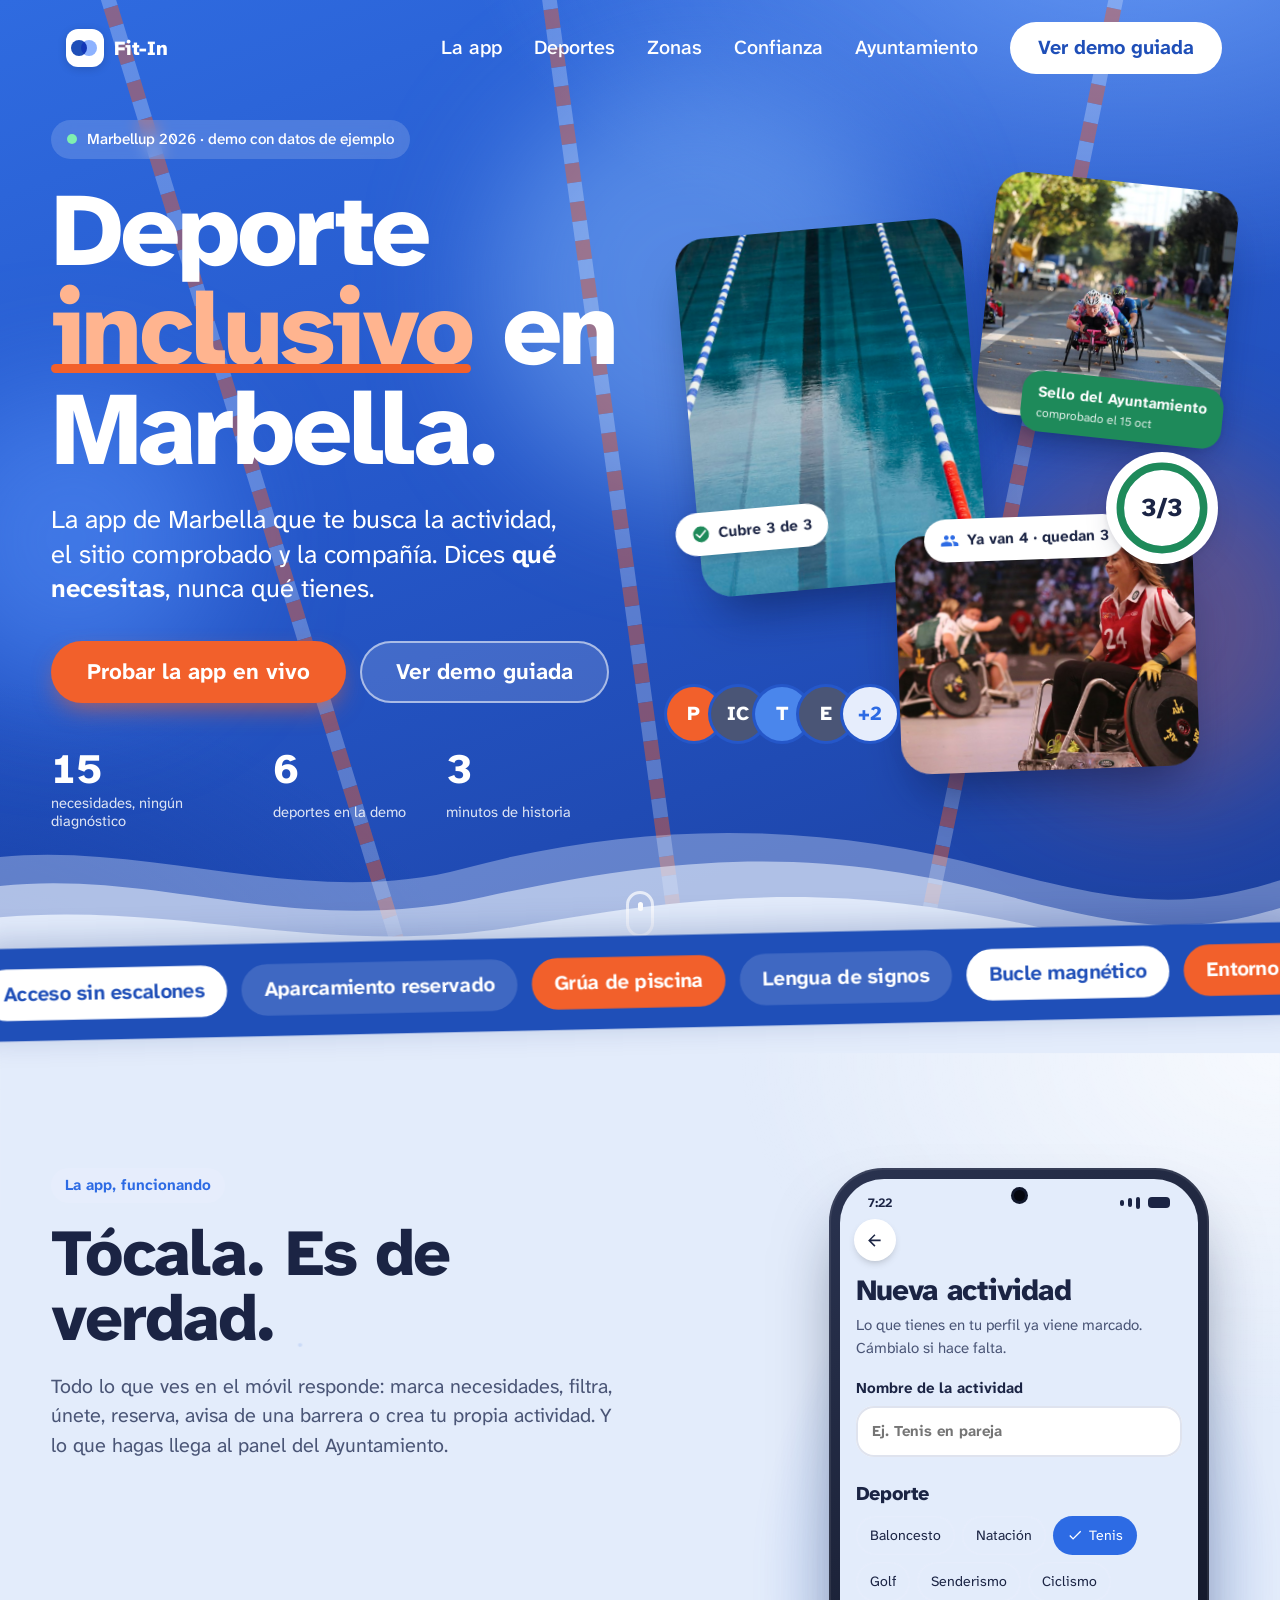
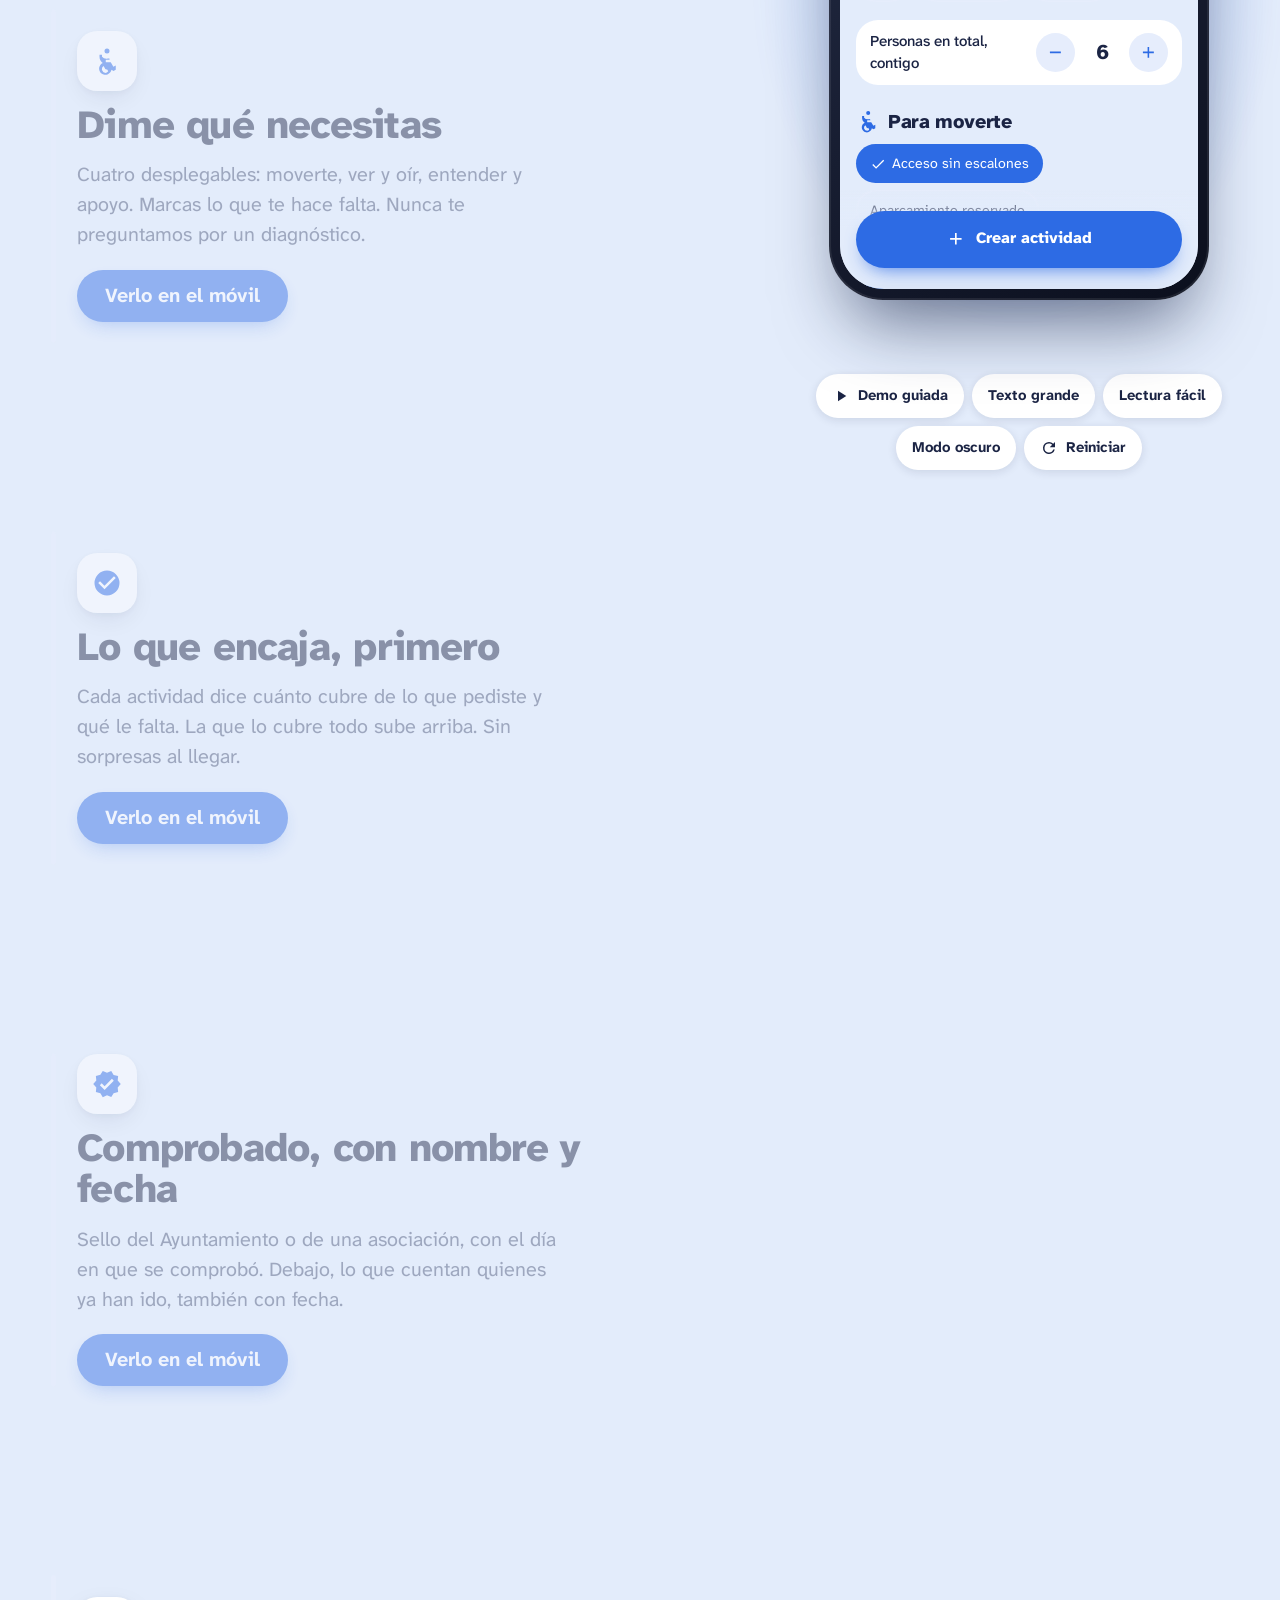
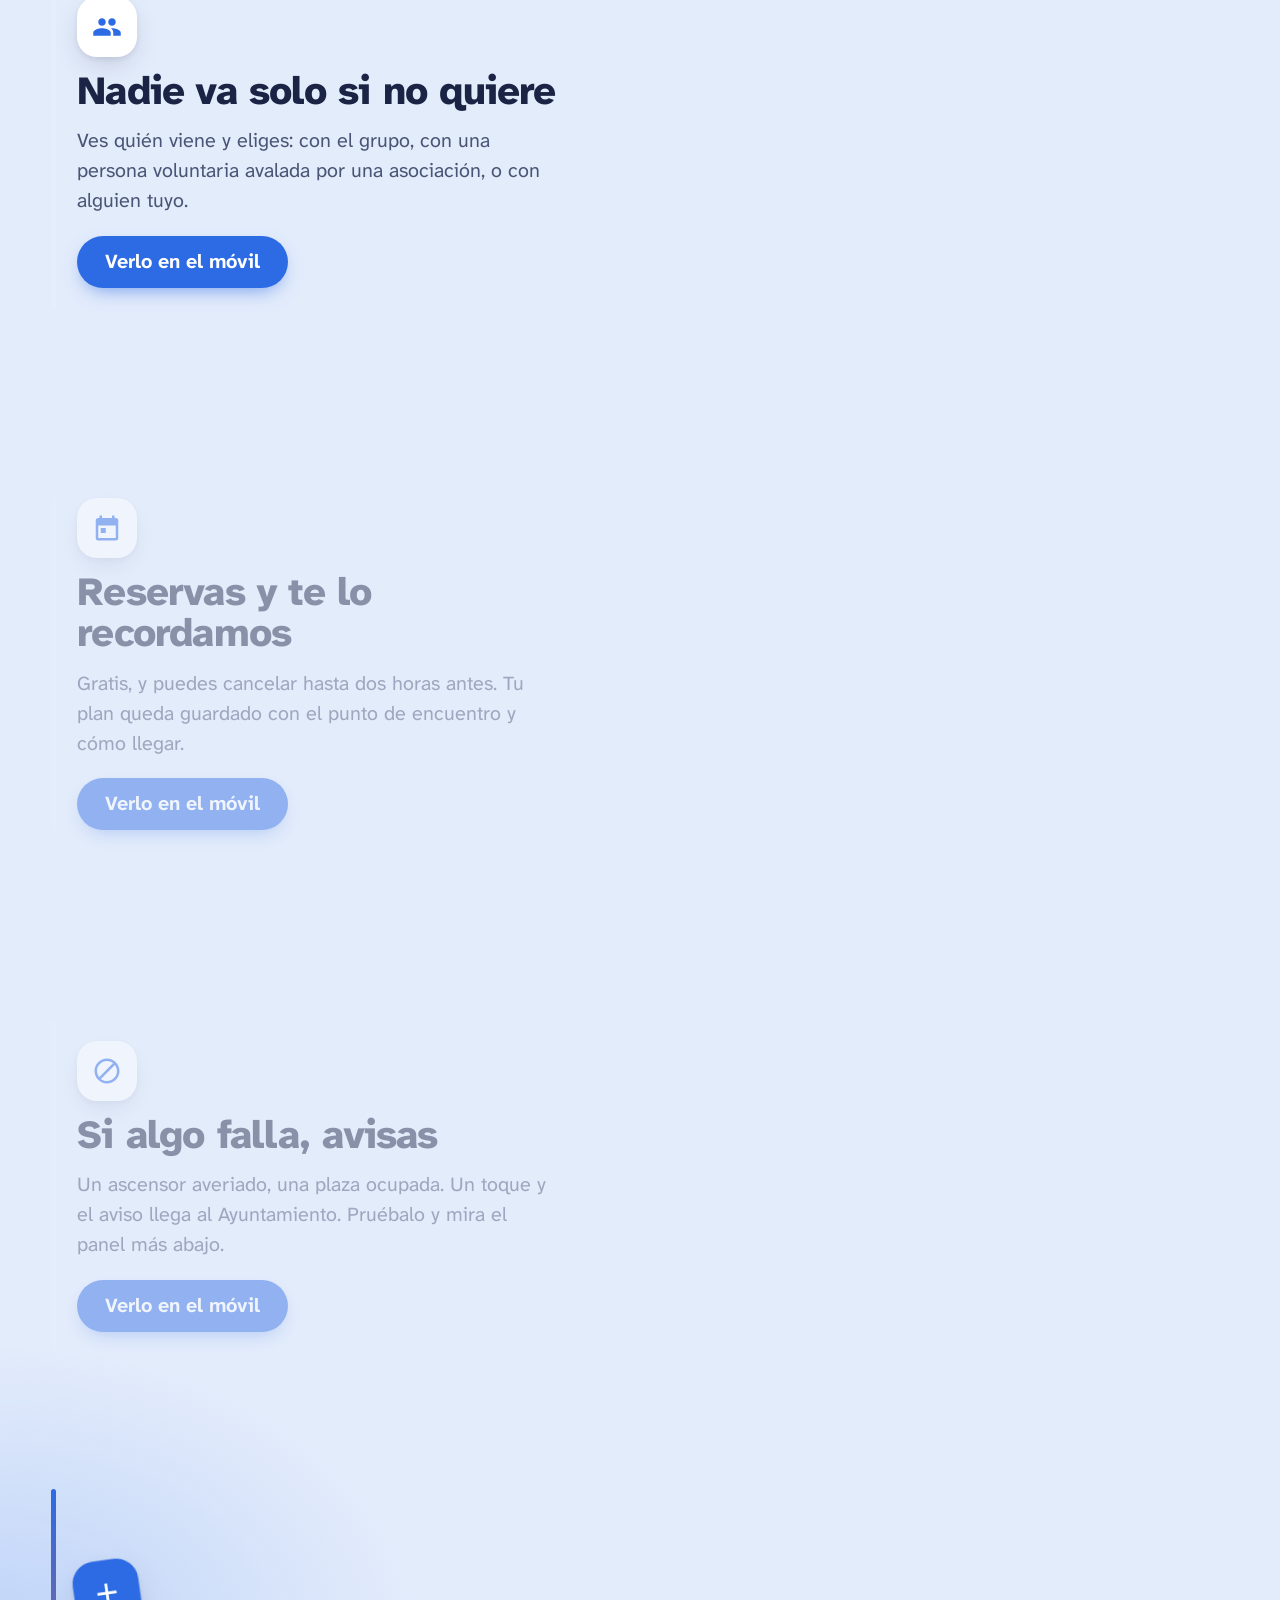
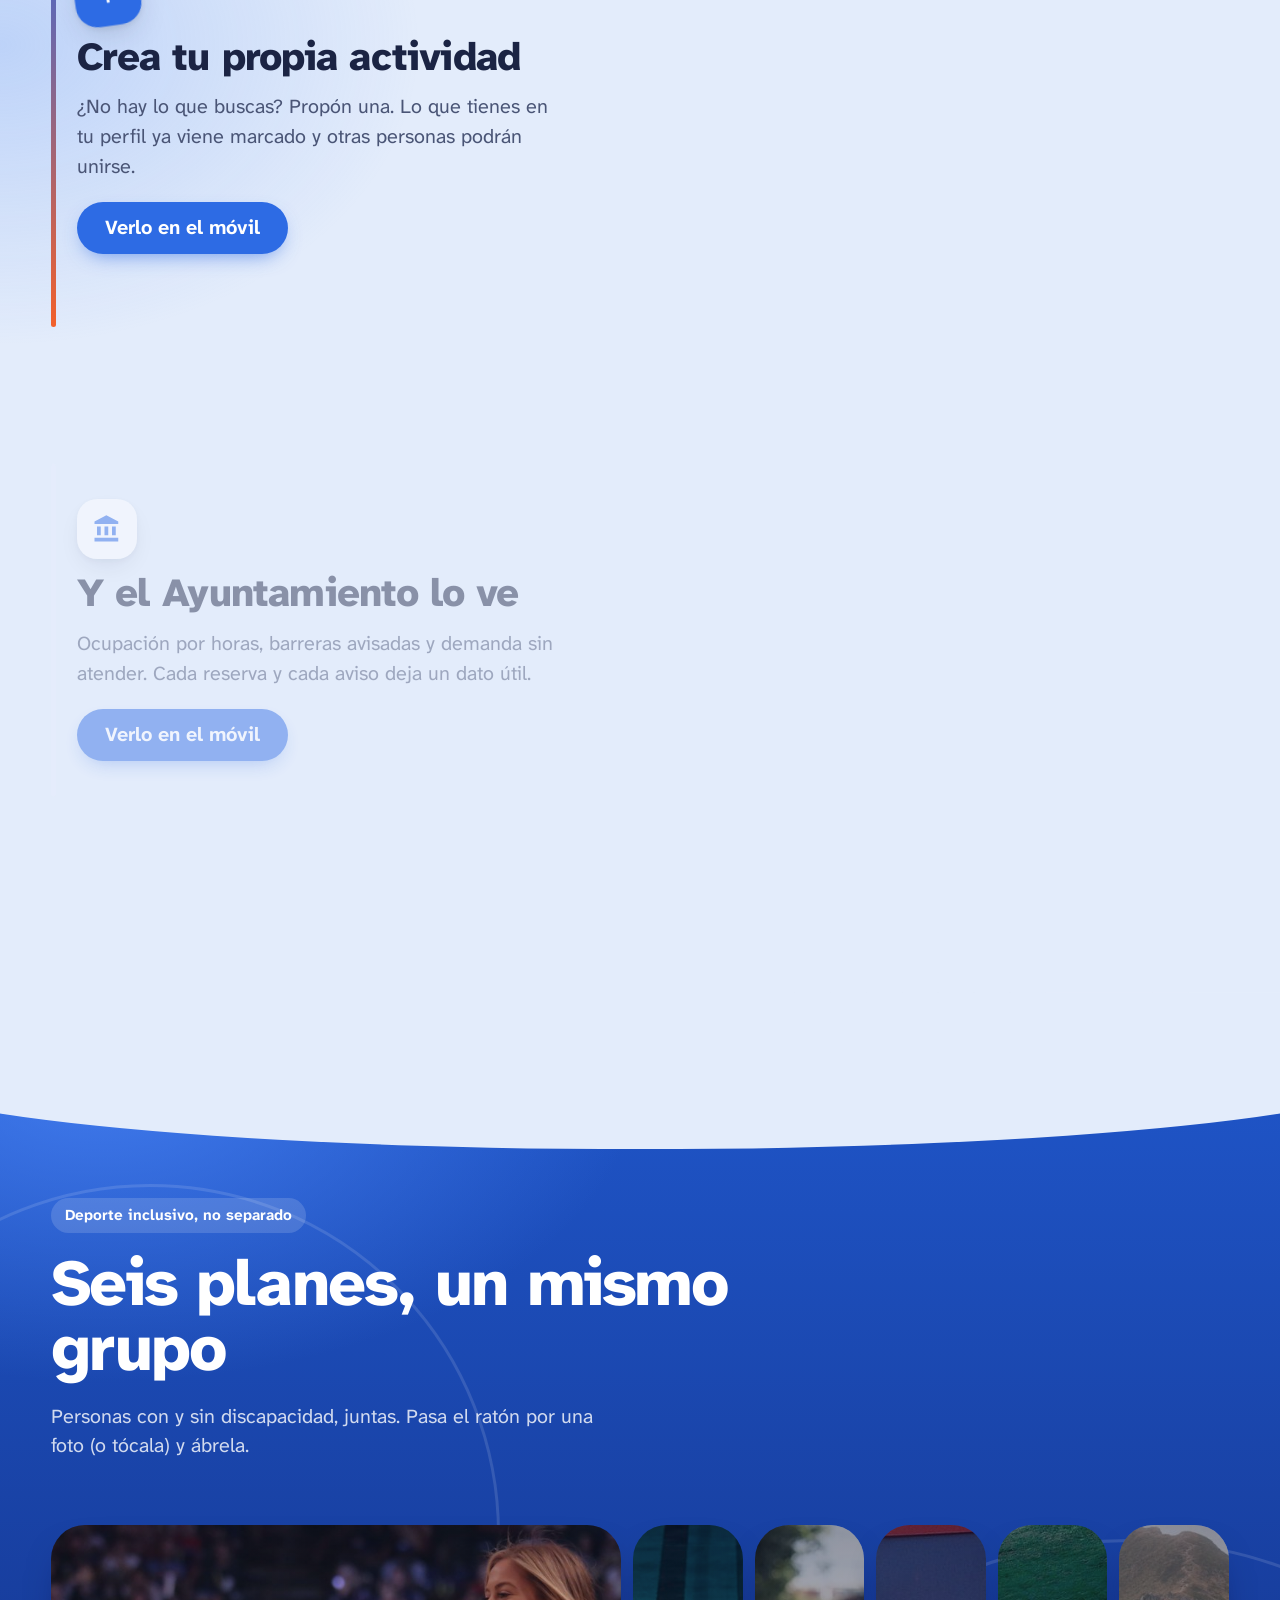
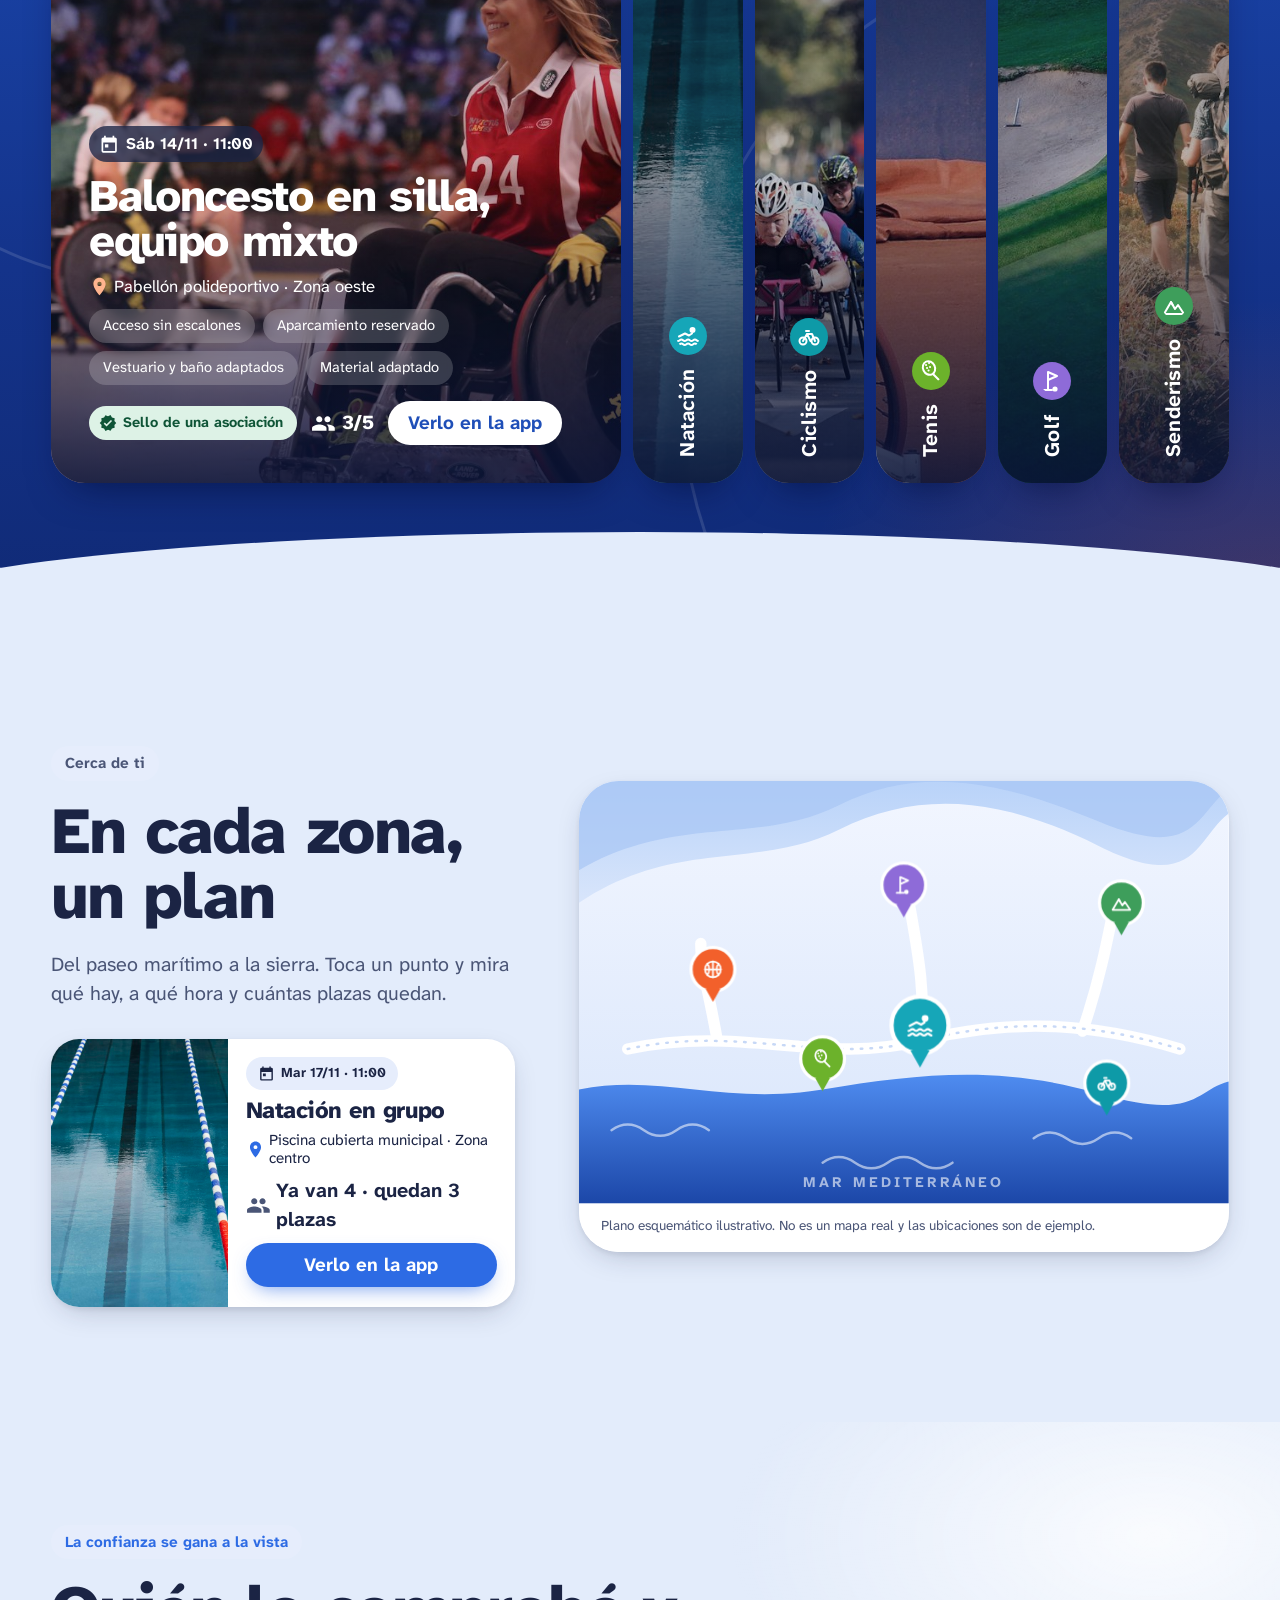
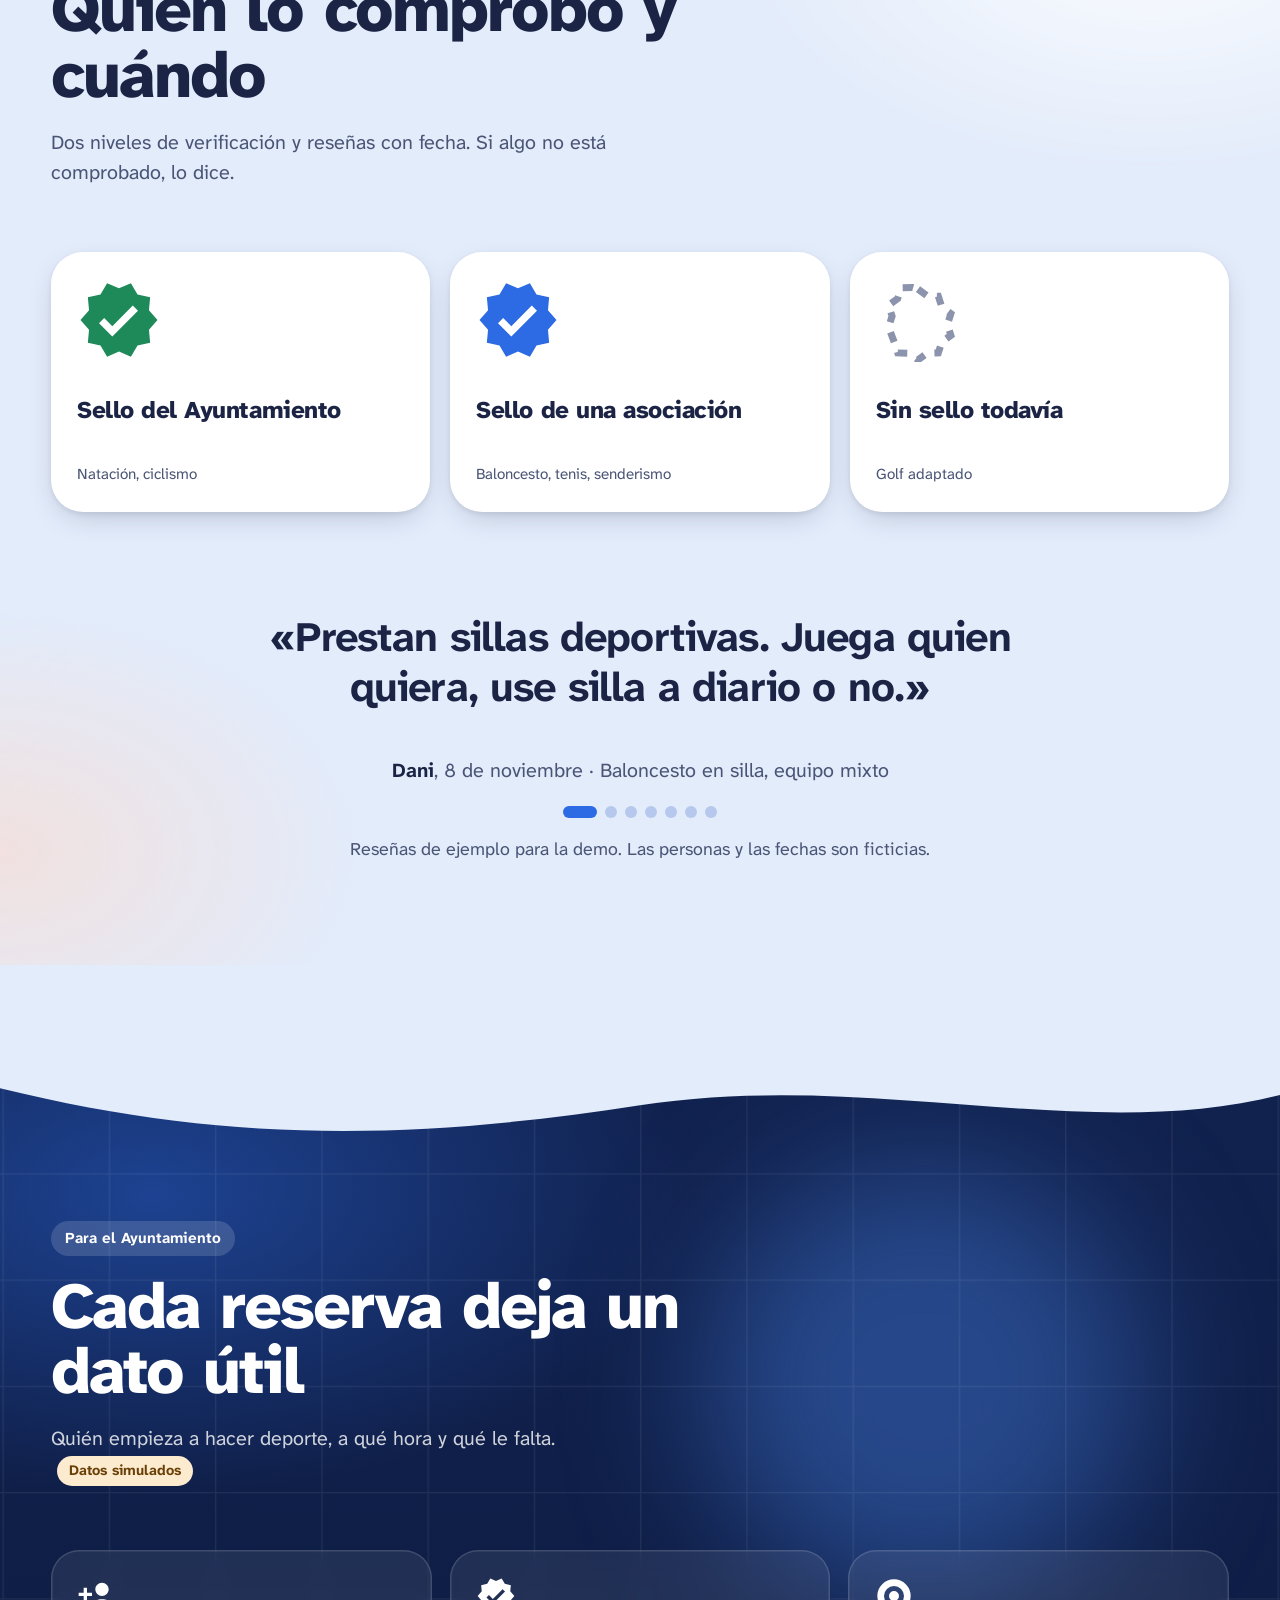
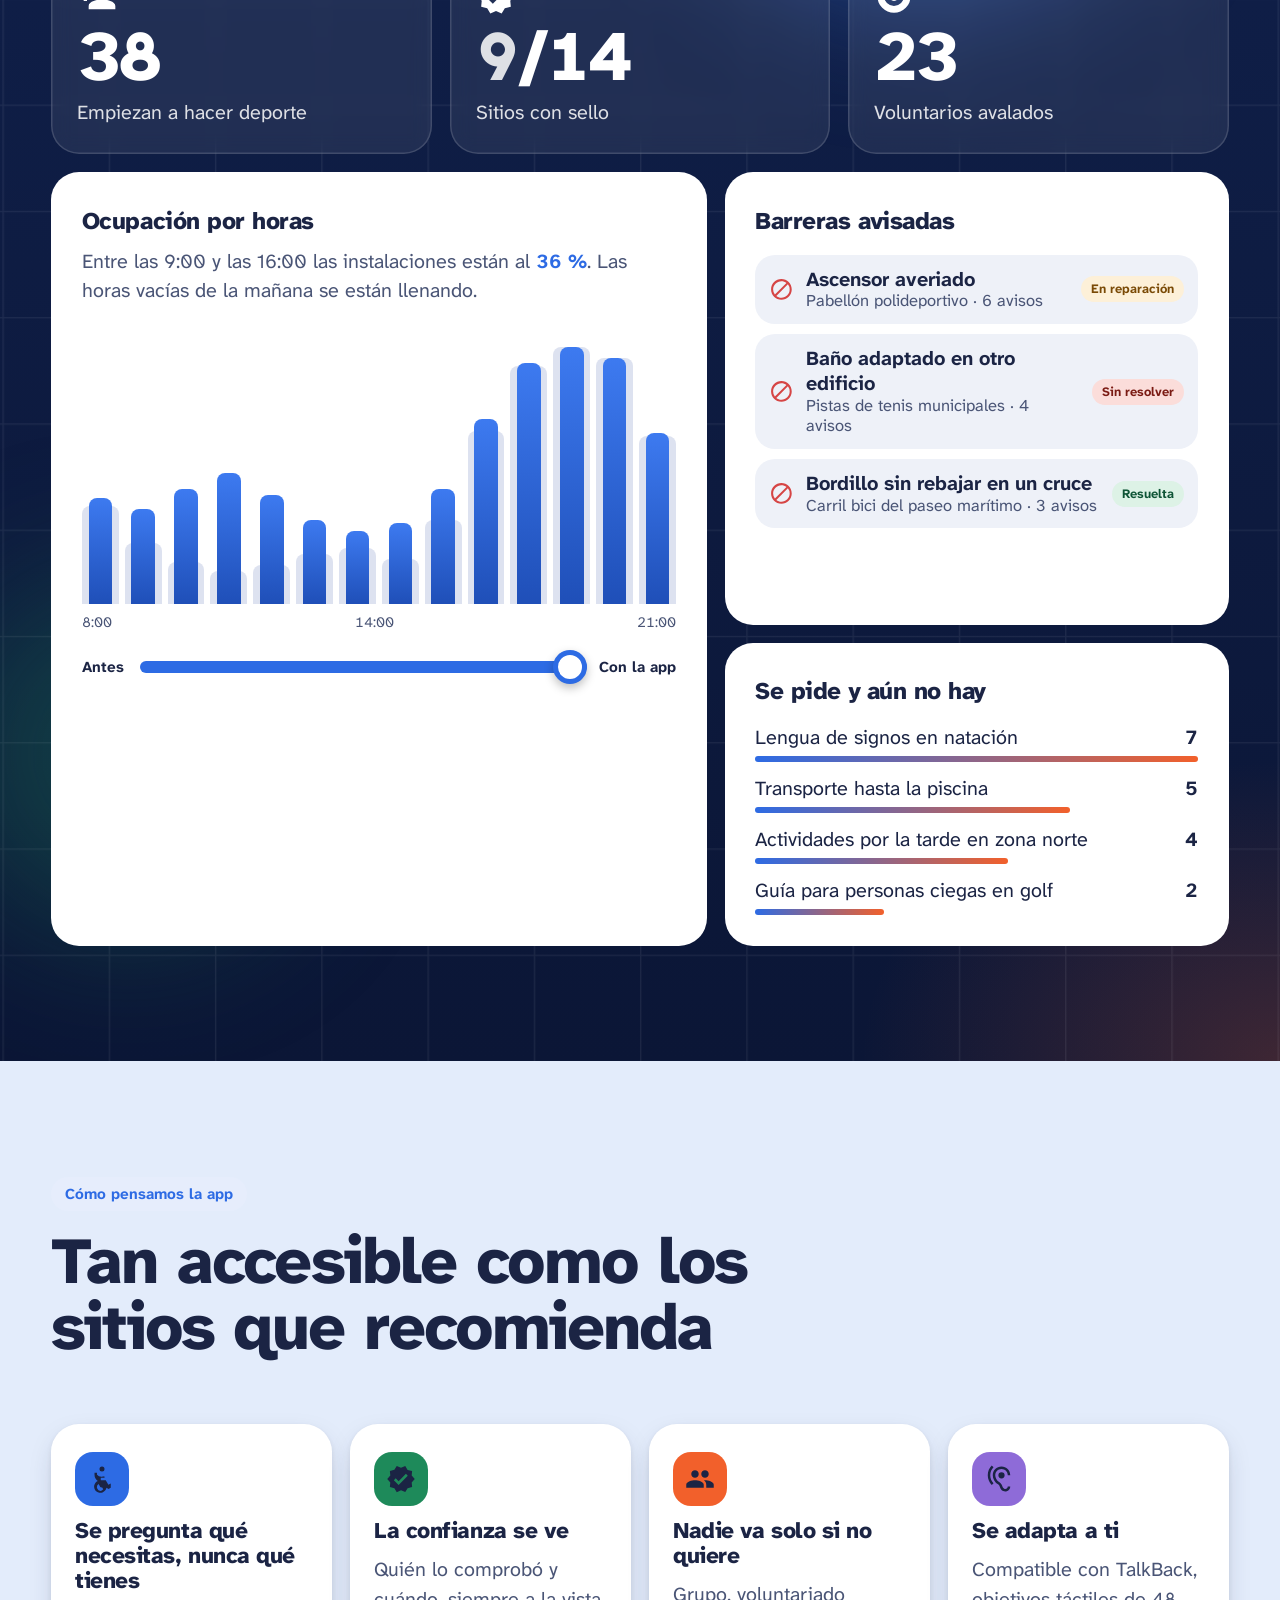
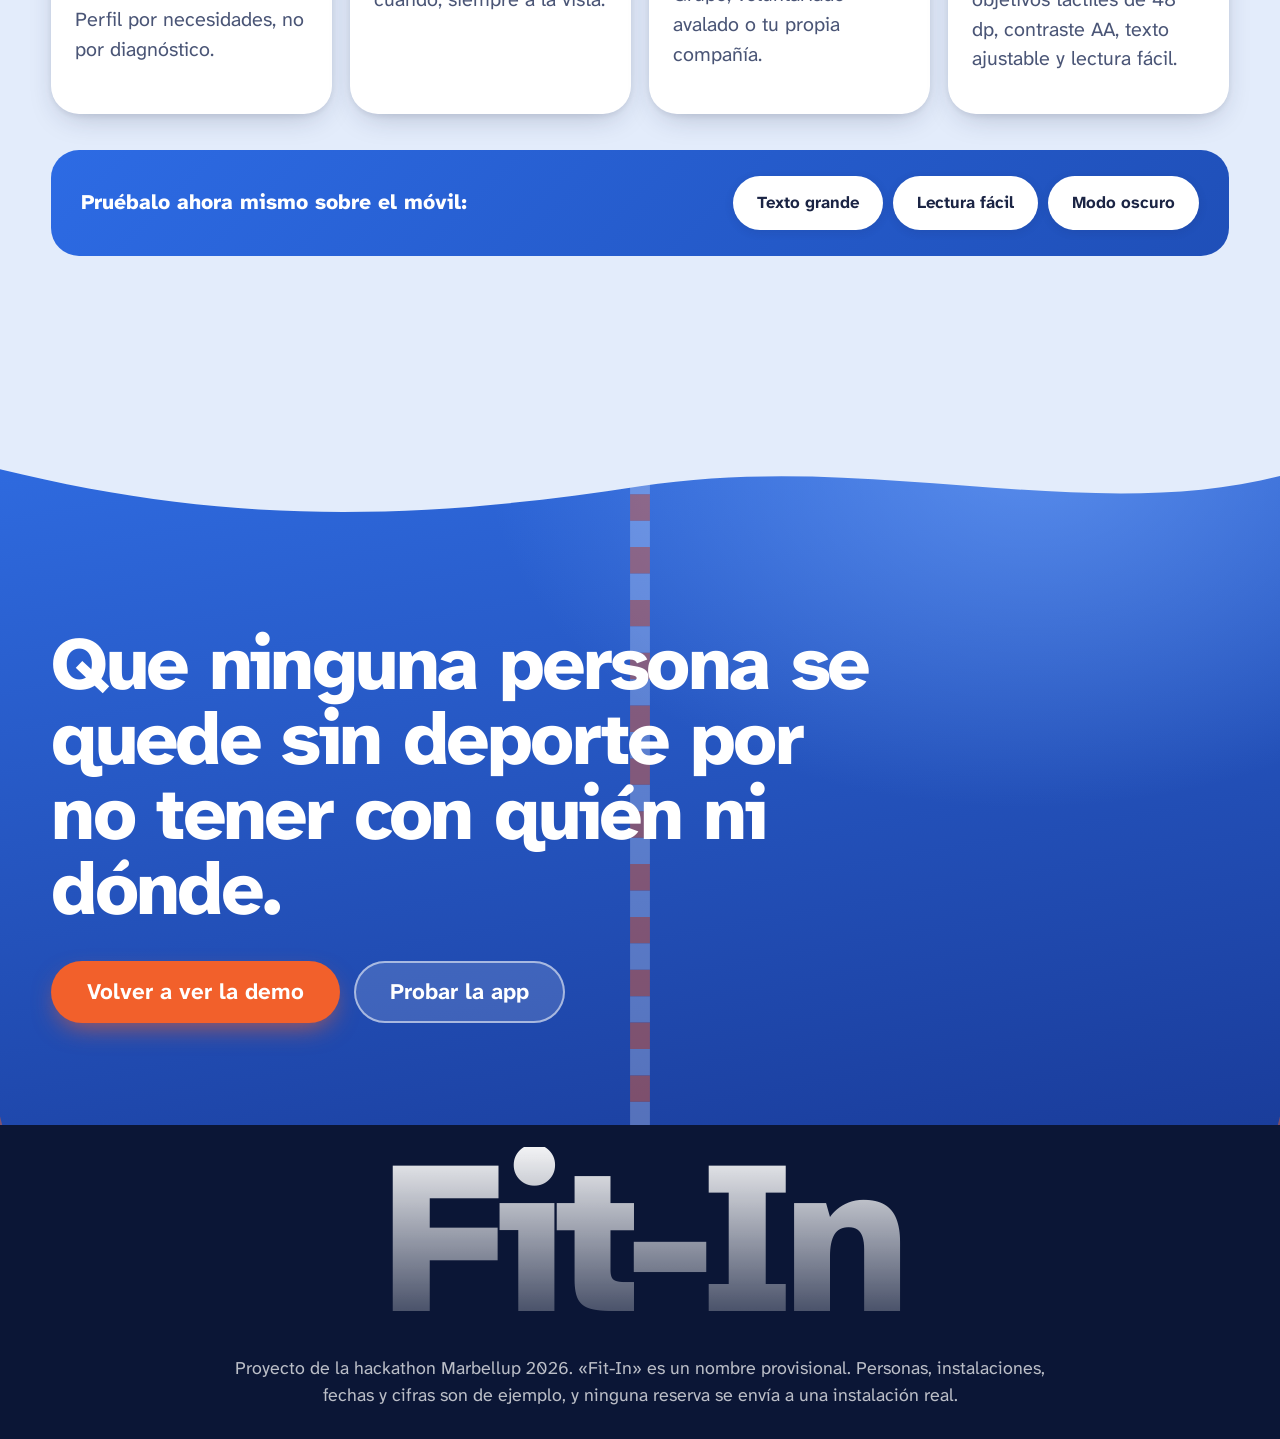
==== commit 06f2b878: "lo que llevo" ====
--- a/web/index.html
+++ b/web/index.html
@@ -3,8 +3,8 @@
 <head>
 <meta charset="utf-8">
 <meta name="viewport" content="width=device-width, initial-scale=1">
-<title>Quedamos · deporte con compañía en Marbella</title>
-<meta name="description" content="Quedamos es la app de Marbella que te busca actividad, sitio comprobado y compañía. Pruébala en vivo en esta página.">
+<title>Fit-In · deporte con compañía en Marbella</title>
+<meta name="description" content="Fit-In es la app de Marbella que te busca actividad, sitio comprobado y compañía. Pruébala en vivo en esta página.">
 <link rel="stylesheet" href="styles.css">
 <script>document.documentElement.classList.add('js')</script>
 </head>
@@ -14,8 +14,8 @@
 <div class="bg-glow" aria-hidden="true"><i></i><i></i><i></i></div>
 
 <header class="nav" id="nav">
-  <a class="brand" href="#inicio" aria-label="Quedamos, inicio">
-    <span class="brand__mark"><i></i><i></i></span><span>Quedamos</span>
+  <a class="brand" href="#inicio" aria-label="Fit-In, inicio">
+    <span class="brand__mark"><i></i><i></i></span><span>Fit-In</span>
   </a>
   <nav class="nav__links" aria-label="Secciones">
     <a href="#app">La app</a>
@@ -46,8 +46,8 @@
   <div class="hero__in">
     <div class="hero__copy">
       <p class="chip-line"><span class="dot"></span>Marbellup 2026 · demo con datos de ejemplo</p>
-      <h1 class="split" id="h1" aria-label="Quedamos para hacer deporte">
-        <span class="w" style="--n:0">Quedamos</span> <span class="w" style="--n:1">para</span> <span class="w" style="--n:2">hacer</span> <span class="w w--hot" style="--n:3">deporte.</span>
+      <h1 class="split" id="h1" aria-label="Deporte inclusivo en Marbella">
+        <span class="w" style="--n:0">Deporte</span> <span class="w w--hot" style="--n:1">inclusivo</span> <span class="w" style="--n:2">en</span> <span class="w" style="--n:3">Marbella.</span>
       </h1>
       <p class="hero__lead" data-rise style="--d:.7s">La app de Marbella que te busca la actividad, el sitio comprobado y la compañía. Dices <b>qué necesitas</b>, nunca qué tienes.</p>
       <div class="hero__cta" data-rise style="--d:.9s">
@@ -67,7 +67,7 @@
         <figcaption class="float-chip fc1"><svg class="ico" viewBox="0 0 24 24"><use href="#i-verified"/></svg>Cubre 3 de 3</figcaption>
       </figure>
       <figure class="cut c2" data-depth="46" data-tilt>
-        <img src="assets/foto_playa.jpg" alt="Pasarela de madera junto a unas dunas en la playa.">
+        <img src="assets/foto_ciclismo.jpg" alt="Personas en handbike por una calle de la ciudad.">
         <figcaption class="float-chip fc2">Sello del Ayuntamiento<small>comprobado el 15 oct</small></figcaption>
       </figure>
       <figure class="cut c3" data-depth="14" data-tilt>
@@ -262,7 +262,7 @@
         <span class="seal-card__in">
           <span class="seal-card__f">
             <svg class="seal-ico" viewBox="0 0 24 24"><use href="#i-seal"/></svg>
-            <b>Sello del Ayuntamiento</b><small>Natación, playa</small>
+            <b>Sello del Ayuntamiento</b><small>Natación, ciclismo</small>
           </span>
           <span class="seal-card__b"><b>Comprobado por el Ayuntamiento</b>Con la fecha de la última visita a la vista. Ejemplo: natación, 28 de octubre de 2026.</span>
         </span>
@@ -271,7 +271,7 @@
         <span class="seal-card__in">
           <span class="seal-card__f">
             <svg class="seal-ico" viewBox="0 0 24 24"><use href="#i-seal"/></svg>
-            <b>Sello de una asociación</b><small>Baloncesto, pádel, senderismo</small>
+            <b>Sello de una asociación</b><small>Baloncesto, tenis, senderismo</small>
           </span>
           <span class="seal-card__b"><b>Lo avala una asociación</b>Una entidad del deporte o la discapacidad lo ha visitado y firma la comprobación, con fecha.</span>
         </span>
@@ -280,7 +280,7 @@
         <span class="seal-card__in">
           <span class="seal-card__f">
             <svg class="seal-ico" viewBox="0 0 24 24"><use href="#i-seal-off"/></svg>
-            <b>Sin sello todavía</b><small>Yoga tranquilo</small>
+            <b>Sin sello todavía</b><small>Golf adaptado</small>
           </span>
           <span class="seal-card__b"><b>Aún sin comprobar</b>Lo decimos claro y mostramos lo que cuentan quienes fueron. El sello se puede pedir.</span>
         </span>
@@ -399,8 +399,8 @@
     </div>
   </div>
   <footer class="foot">
-    <p class="foot__mark" aria-hidden="true">Quedamos</p>
-    <p class="small light">Proyecto de la hackathon Marbellup 2026. «Quedamos» es un nombre provisional. Personas, instalaciones, fechas y cifras son de ejemplo, y ninguna reserva se envía a una instalación real.</p>
+    <p class="foot__mark" aria-hidden="true">Fit-In</p>
+    <p class="small light">Proyecto de la hackathon Marbellup 2026. «Fit-In» es un nombre provisional. Personas, instalaciones, fechas y cifras son de ejemplo, y ninguna reserva se envía a una instalación real.</p>
   </footer>
 </section>
 
--- a/web/styles.css
+++ b/web/styles.css
@@ -1,4 +1,4 @@
-/* Quedamos — web de presentación.
+/* Fit-In — web de presentación.
    Mismo mundo que la app: azul vivo, fondo azul claro, tarjetas blancas muy redondeadas, chips, naranja de acento. */
 
 @font-face {
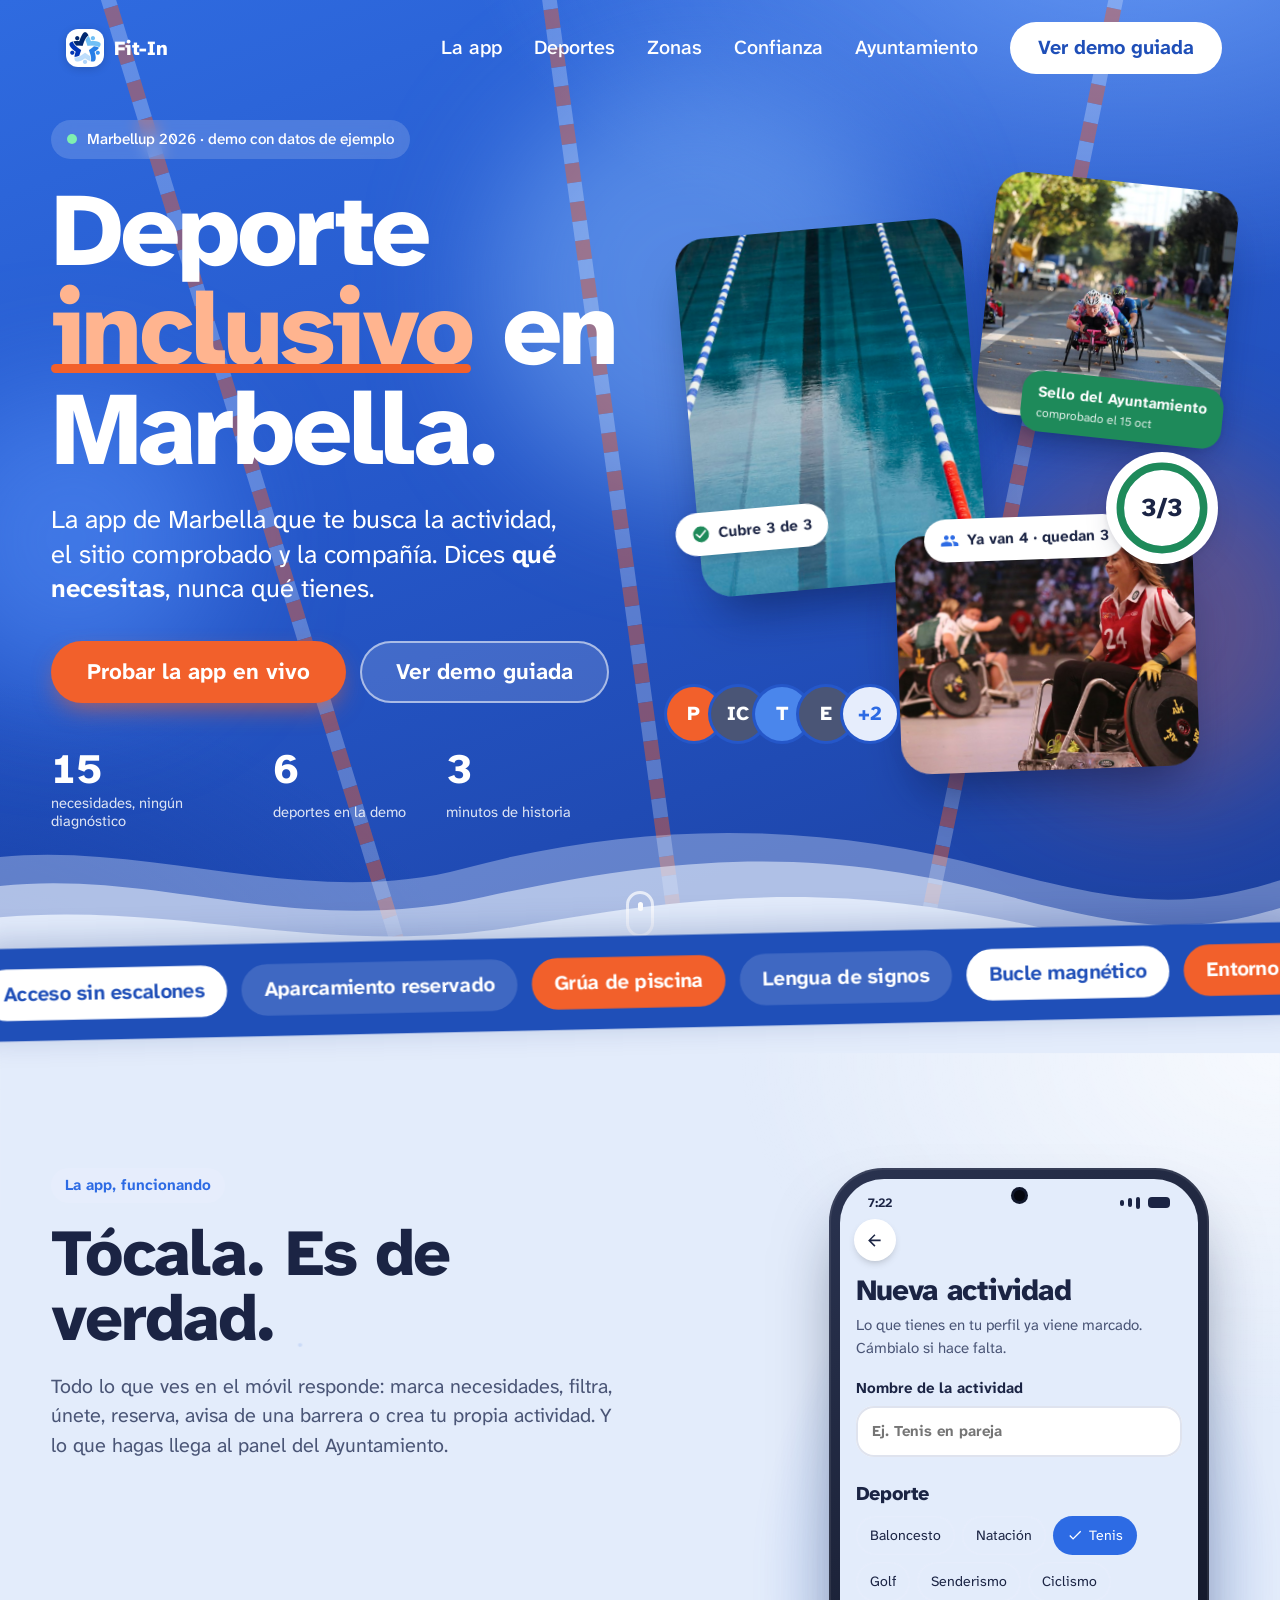
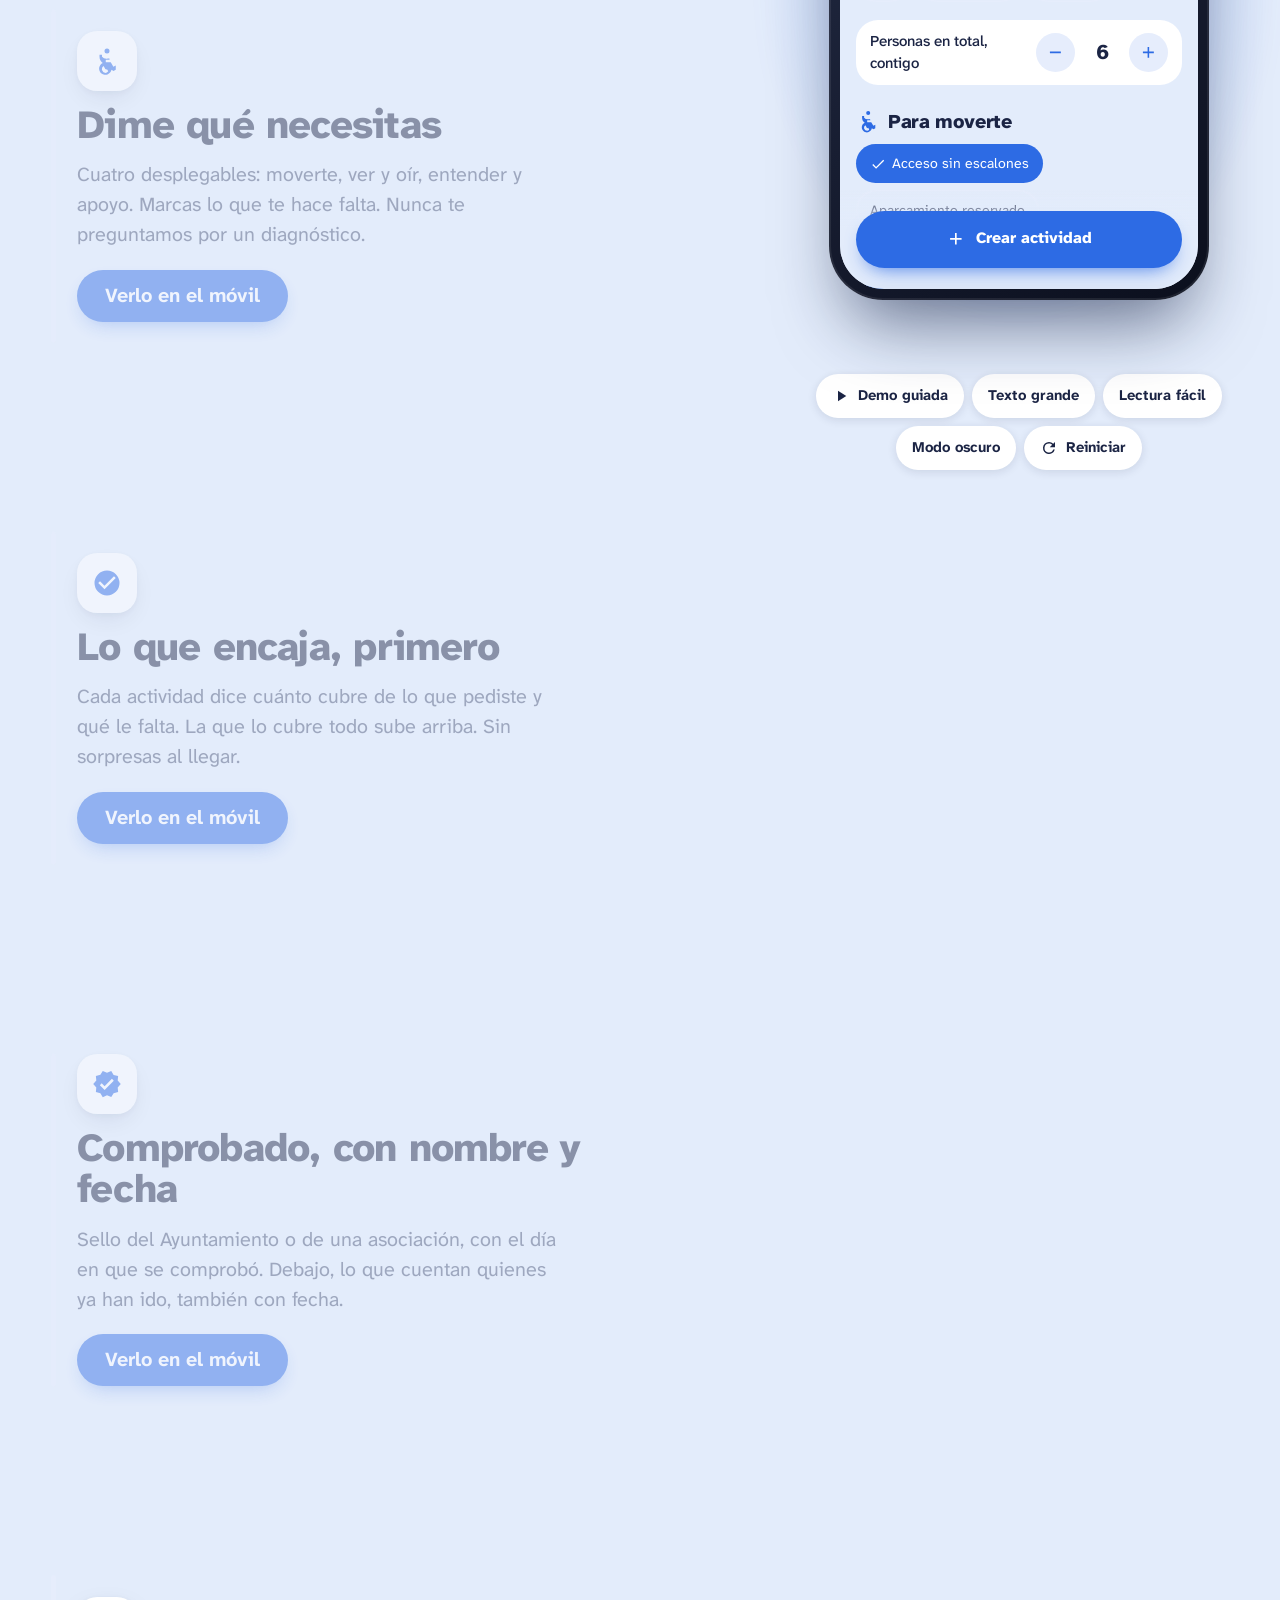
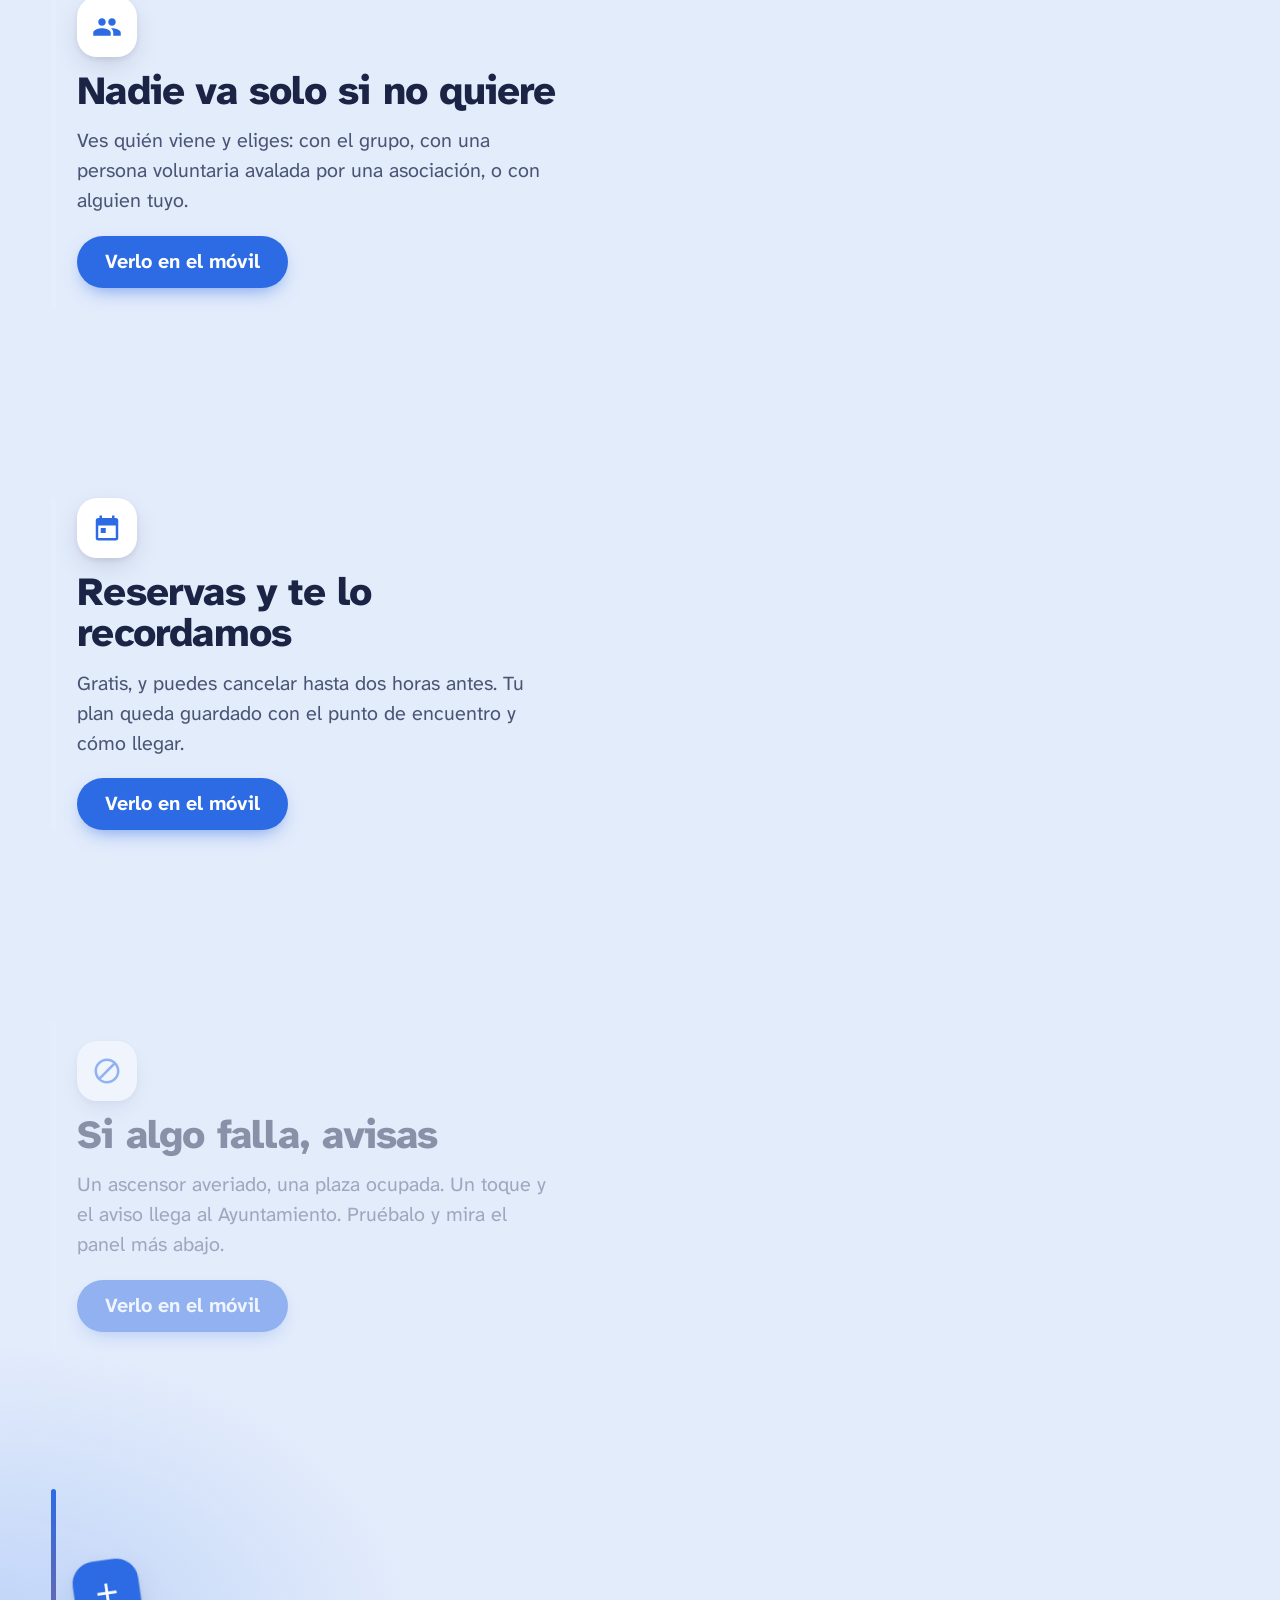
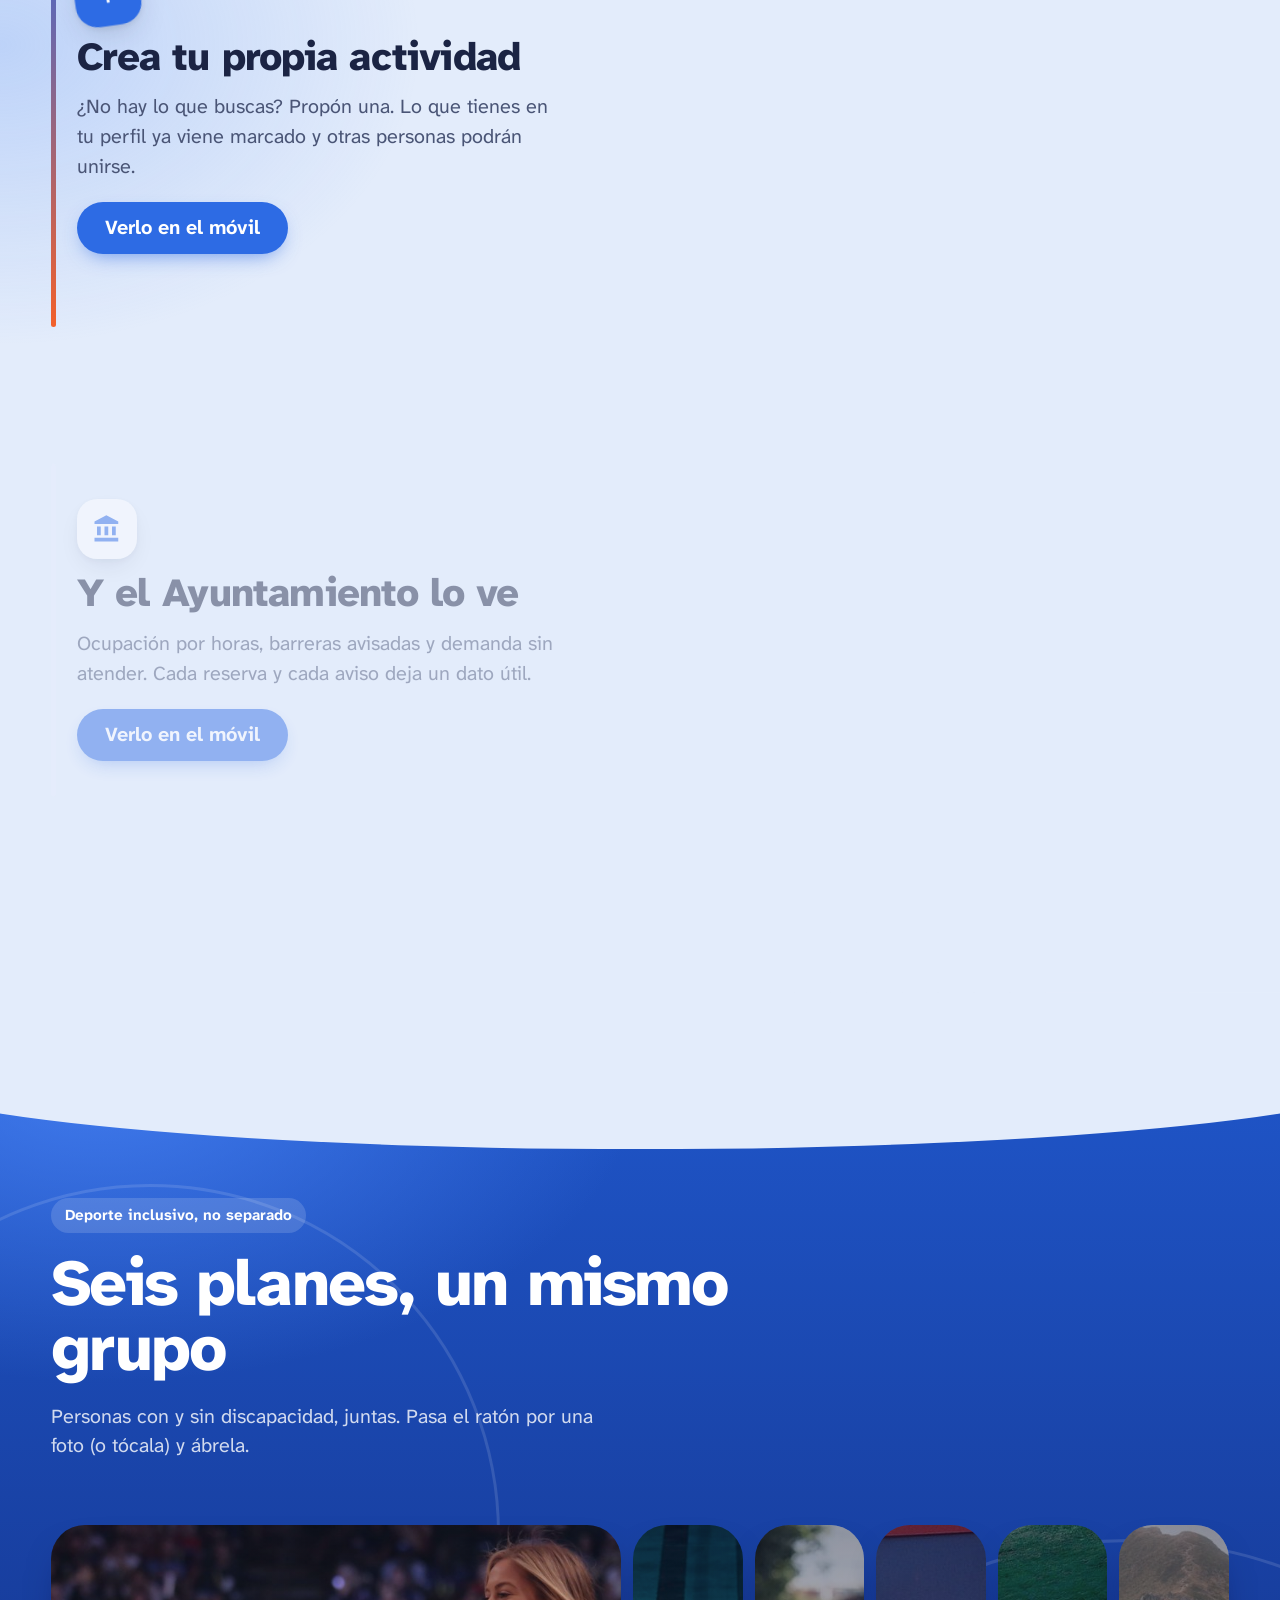
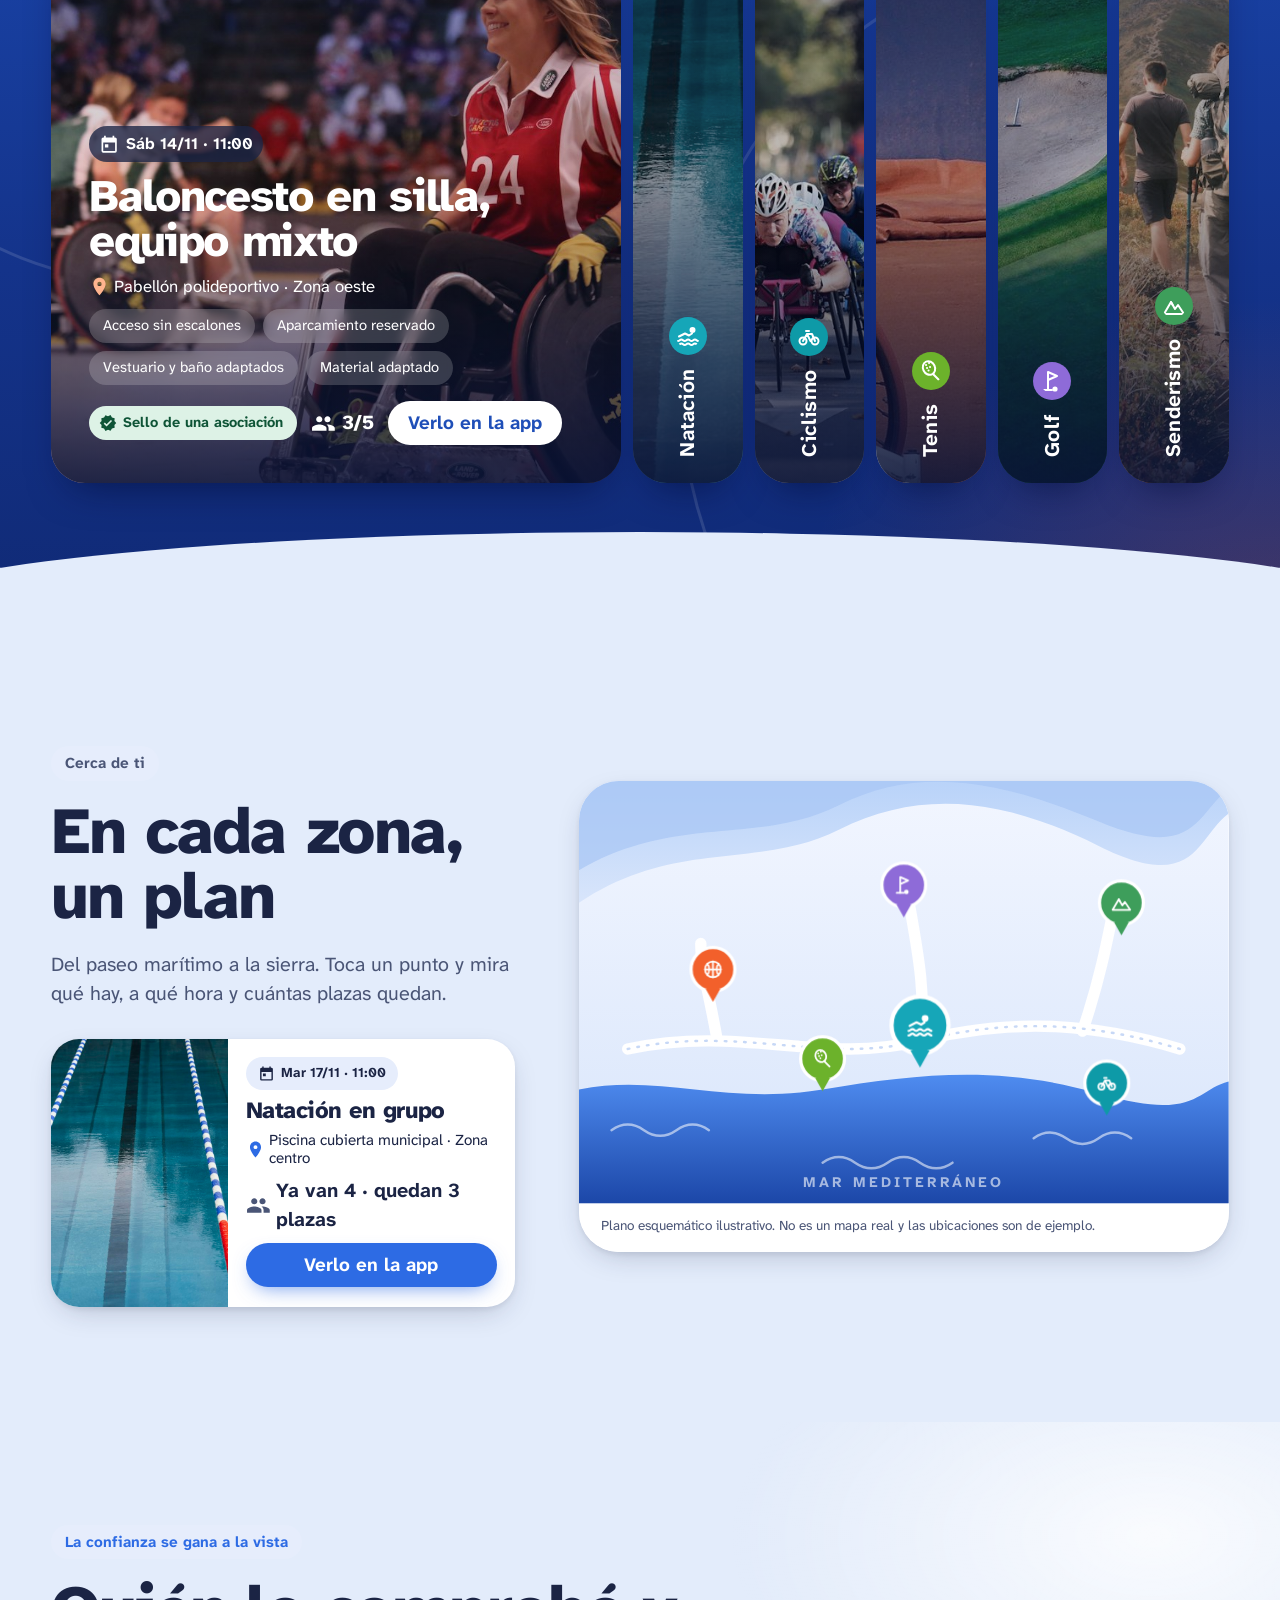
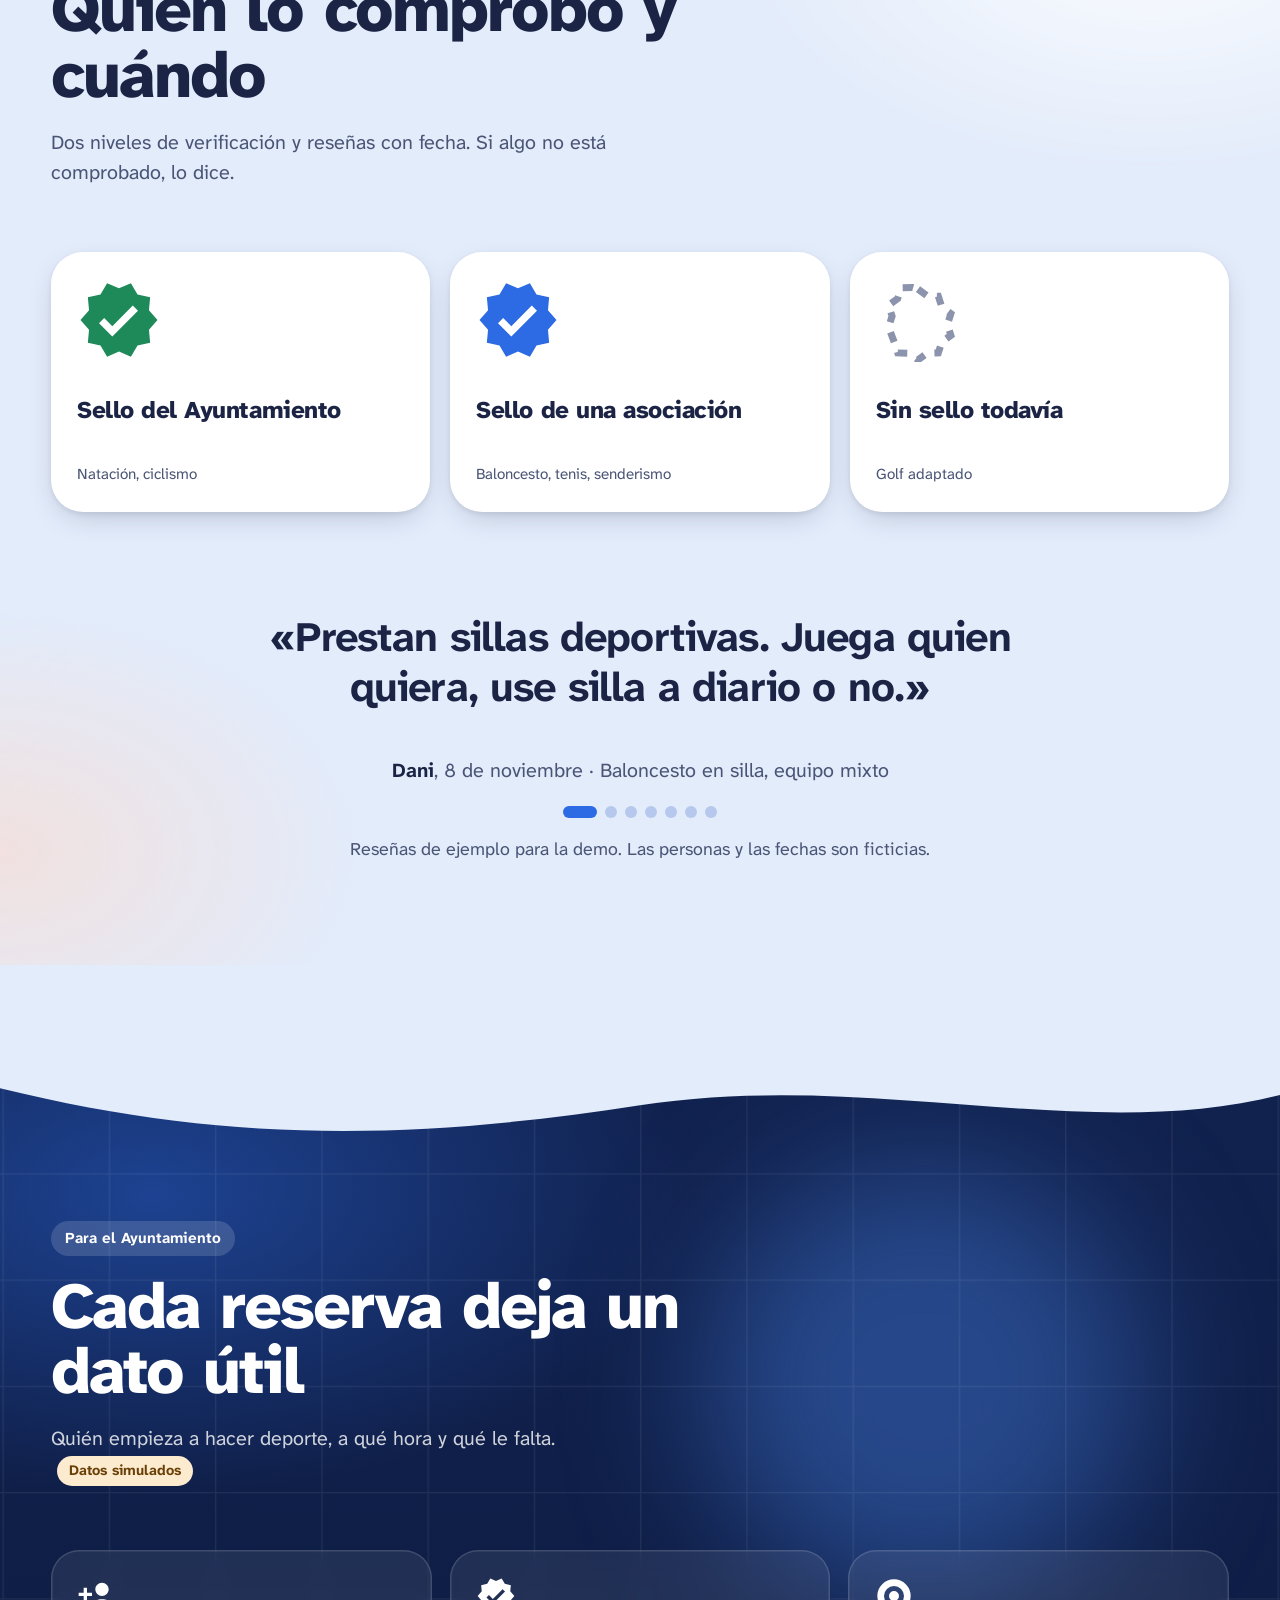
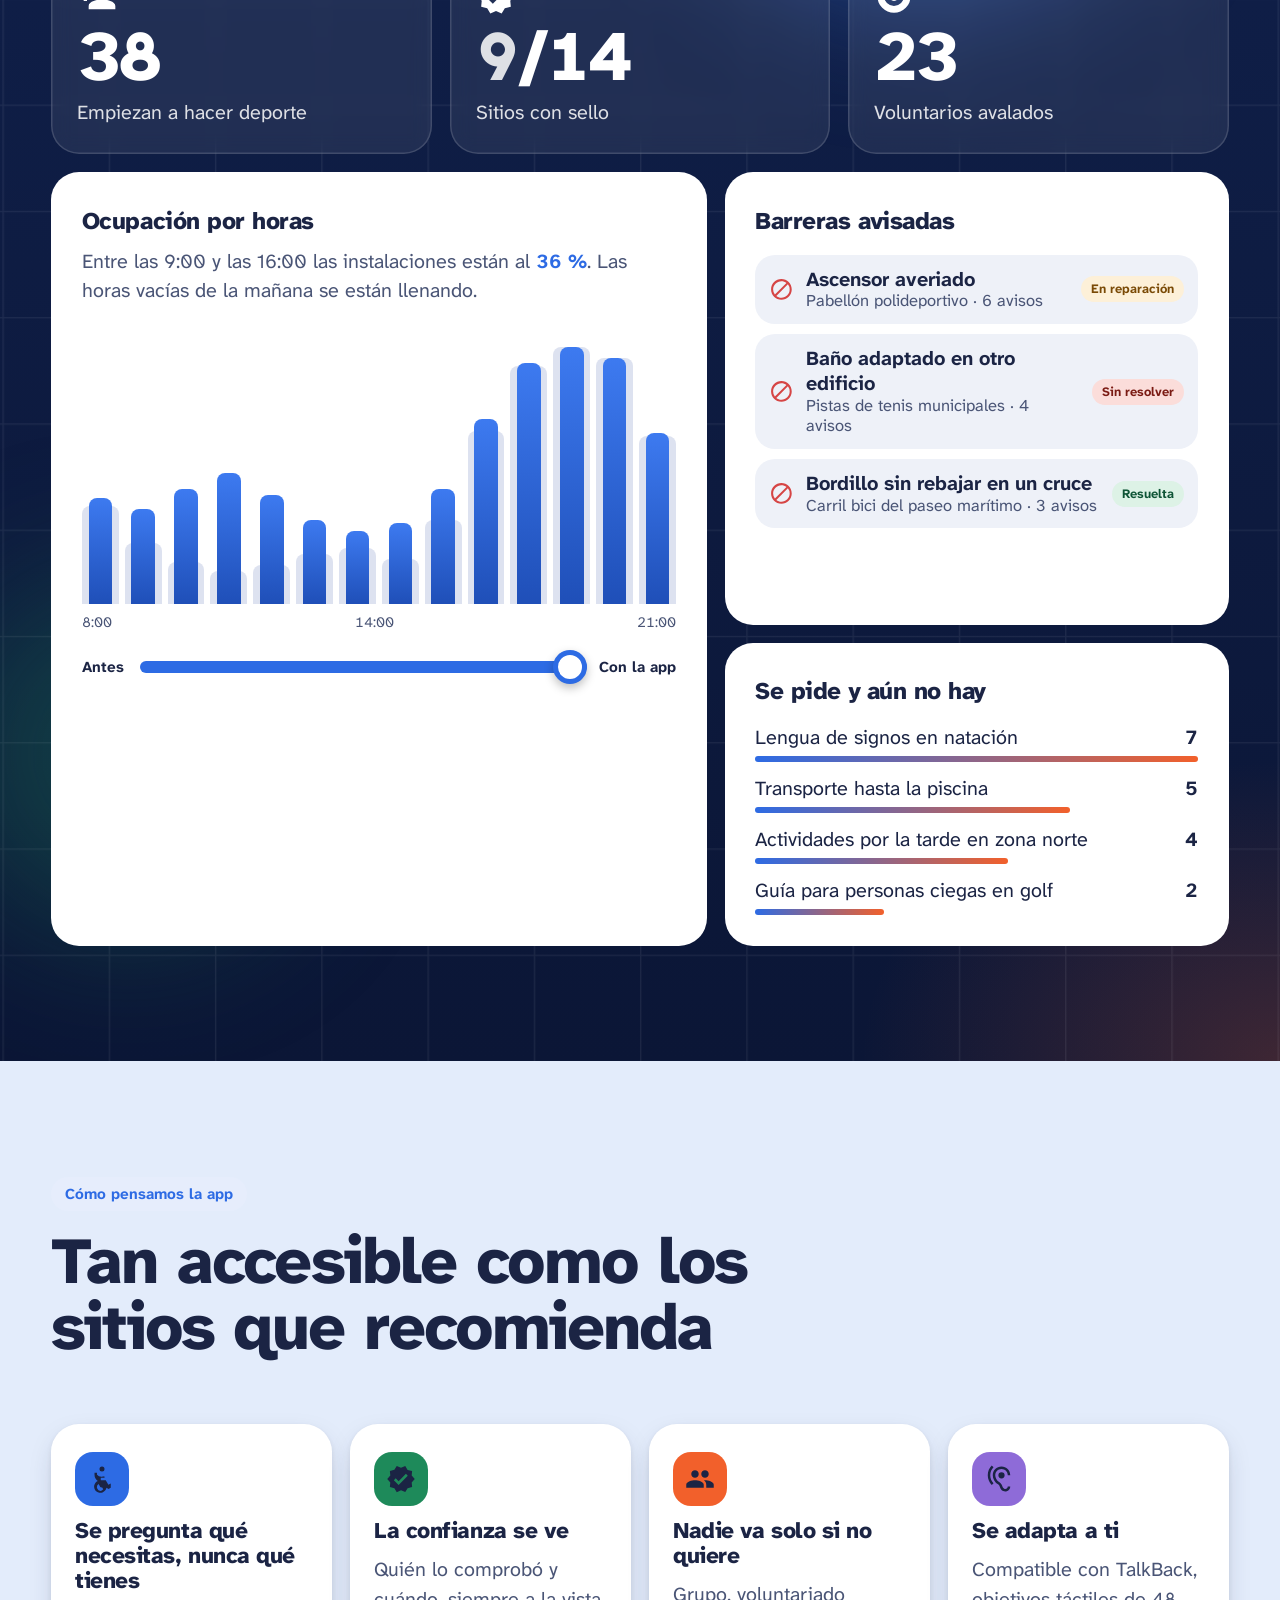
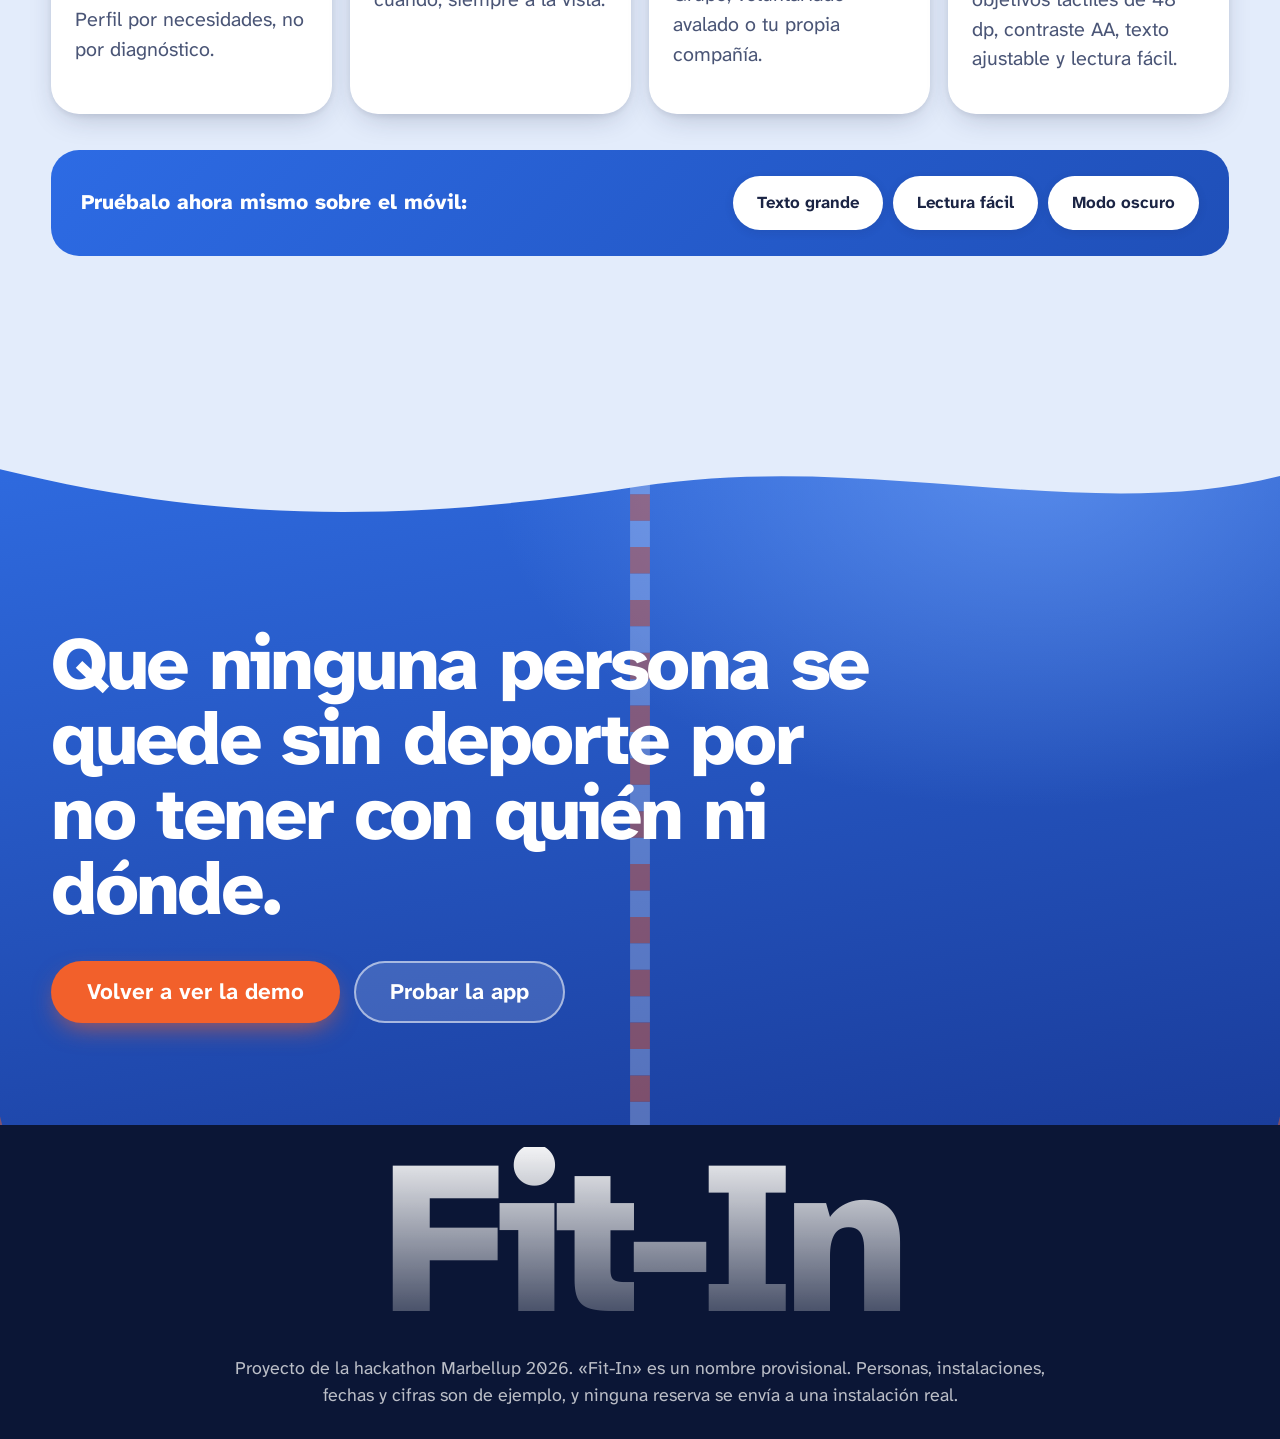
==== commit 87a3a147: "Usa el logotipo actual de Fit-In en la web La barra superior y el móvil interactivo de index.html mu" ====
--- a/web/index.html
+++ b/web/index.html
@@ -5,8 +5,9 @@
 <meta name="viewport" content="width=device-width, initial-scale=1">
 <title>Fit-In · deporte con compañía en Marbella</title>
 <meta name="description" content="Fit-In es la app de Marbella que te busca actividad, sitio comprobado y compañía. Pruébala en vivo en esta página.">
+<link rel="icon" href="assets/logo.png">
 <link rel="stylesheet" href="styles.css">
-<script>document.documentElement.classList.add('js')</script>
+<script>document.documentElement.classList.add('js'); window.LOGO_SRC = 'assets/logo.png';</script>
 </head>
 <body>
 <!-- Las fotos son las mismas que usa la app (app/src/main/res/drawable-nodpi). Confirmar origen y licencia antes de publicar. -->
@@ -15,7 +16,7 @@
 
 <header class="nav" id="nav">
   <a class="brand" href="#inicio" aria-label="Fit-In, inicio">
-    <span class="brand__mark"><i></i><i></i></span><span>Fit-In</span>
+    <span class="brand__mark"><img src="assets/logo.png" alt=""></span><span>Fit-In</span>
   </a>
   <nav class="nav__links" aria-label="Secciones">
     <a href="#app">La app</a>
--- a/web/styles.css
+++ b/web/styles.css
@@ -89,11 +89,9 @@
 .nav.solid { background: rgba(255, 255, 255, .86); backdrop-filter: blur(14px); color: var(--ink); box-shadow: var(--sh); }
 .nav.solid .btn--white { background: var(--blue); color: #fff; }
 .brand { display: flex; align-items: center; gap: 10px; text-decoration: none; font-weight: 800; font-size: 1.25rem; letter-spacing: -.01em; }
-.brand__mark { position: relative; width: 38px; height: 38px; border-radius: 12px; background: #fff; display: block; box-shadow: 0 2px 8px rgba(0, 0, 0, .15); }
-.brand__mark i { position: absolute; top: 11px; width: 16px; height: 16px; border-radius: 50%; }
-.brand__mark i:first-child { left: 5px; background: var(--blue-dd); }
-.brand__mark i:last-child { left: 15px; background: #8db2ff; mix-blend-mode: multiply; transition: transform .4s var(--spring); }
-.brand:hover .brand__mark i:last-child { transform: translateX(6px); }
+.brand__mark { width: 38px; height: 38px; border-radius: 12px; background: #fff; display: grid; place-items: center; box-shadow: 0 2px 8px rgba(0, 0, 0, .15); }
+.brand__mark img { width: 84%; height: 84%; object-fit: contain; transition: transform .5s var(--spring); }
+.brand:hover .brand__mark img { transform: rotate(-12deg) scale(1.06); }
 .nav__links { margin-left: auto; display: flex; gap: 4px; }
 .nav__links a { text-decoration: none; font-weight: 500; padding: 9px 14px; border-radius: 99px; transition: background-color .2s; }
 .nav__links a:hover { background: rgba(255, 255, 255, .2); }
@@ -261,6 +259,8 @@
 .logo { position: relative; width: 2.6em; height: 2.6em; border-radius: .8em; background: #fff; flex: none; }
 .logo i { position: absolute; top: .78em; width: 1.05em; height: 1.05em; border-radius: 50%; }
 .logo i:first-child { left: .35em; background: #1f4fb8; } .logo i:last-child { left: .95em; background: #8db2ff; mix-blend-mode: multiply; }
+.logo--img { display: grid; place-items: center; }
+.logo--img img { width: 84%; height: 84%; object-fit: contain; }
 .hhead__cal { margin-left: auto; width: 2.6em; height: 2.6em; display: grid; place-items: center; border-radius: 50%; transition: background-color .2s, transform .3s var(--spring); }
 .hhead__cal:hover { background: rgba(255, 255, 255, .2); transform: rotate(-10deg); }
 .hhead__cal svg { width: 1.6em; height: 1.6em; fill: #fff; }
